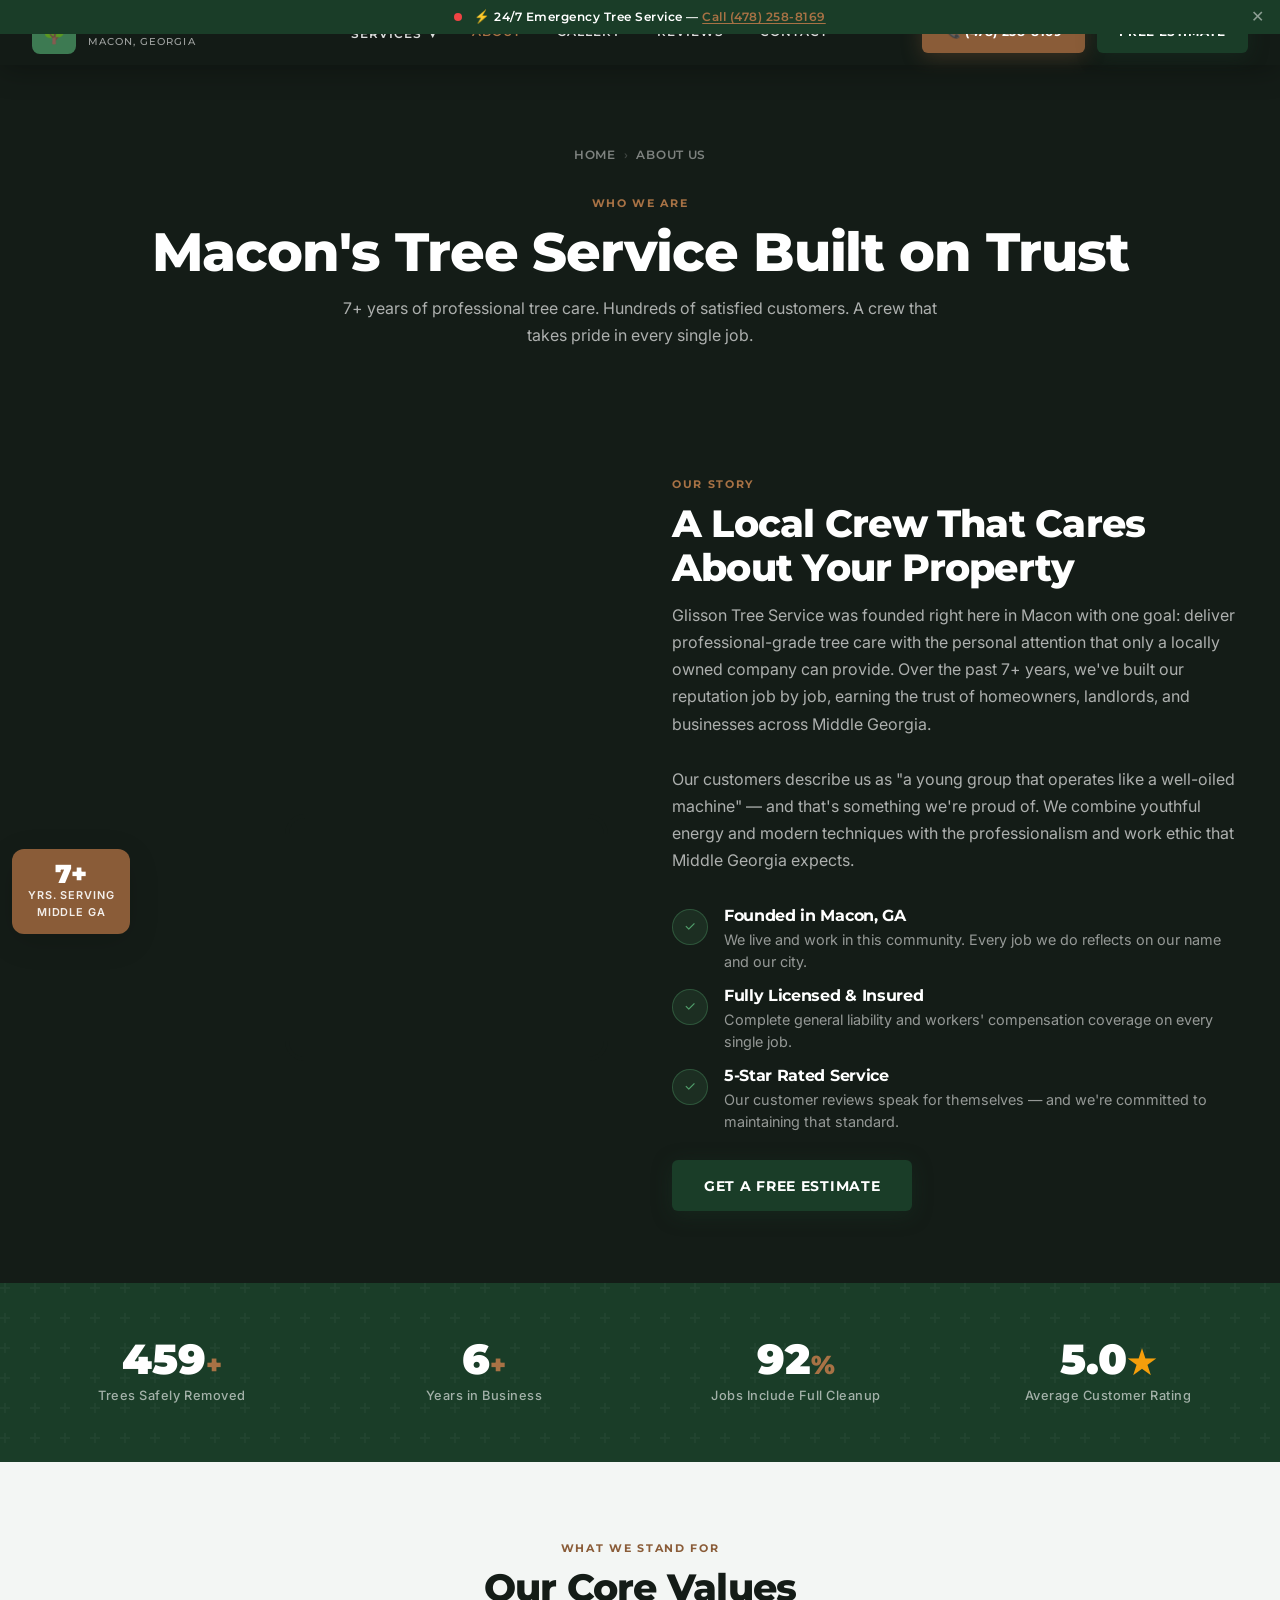
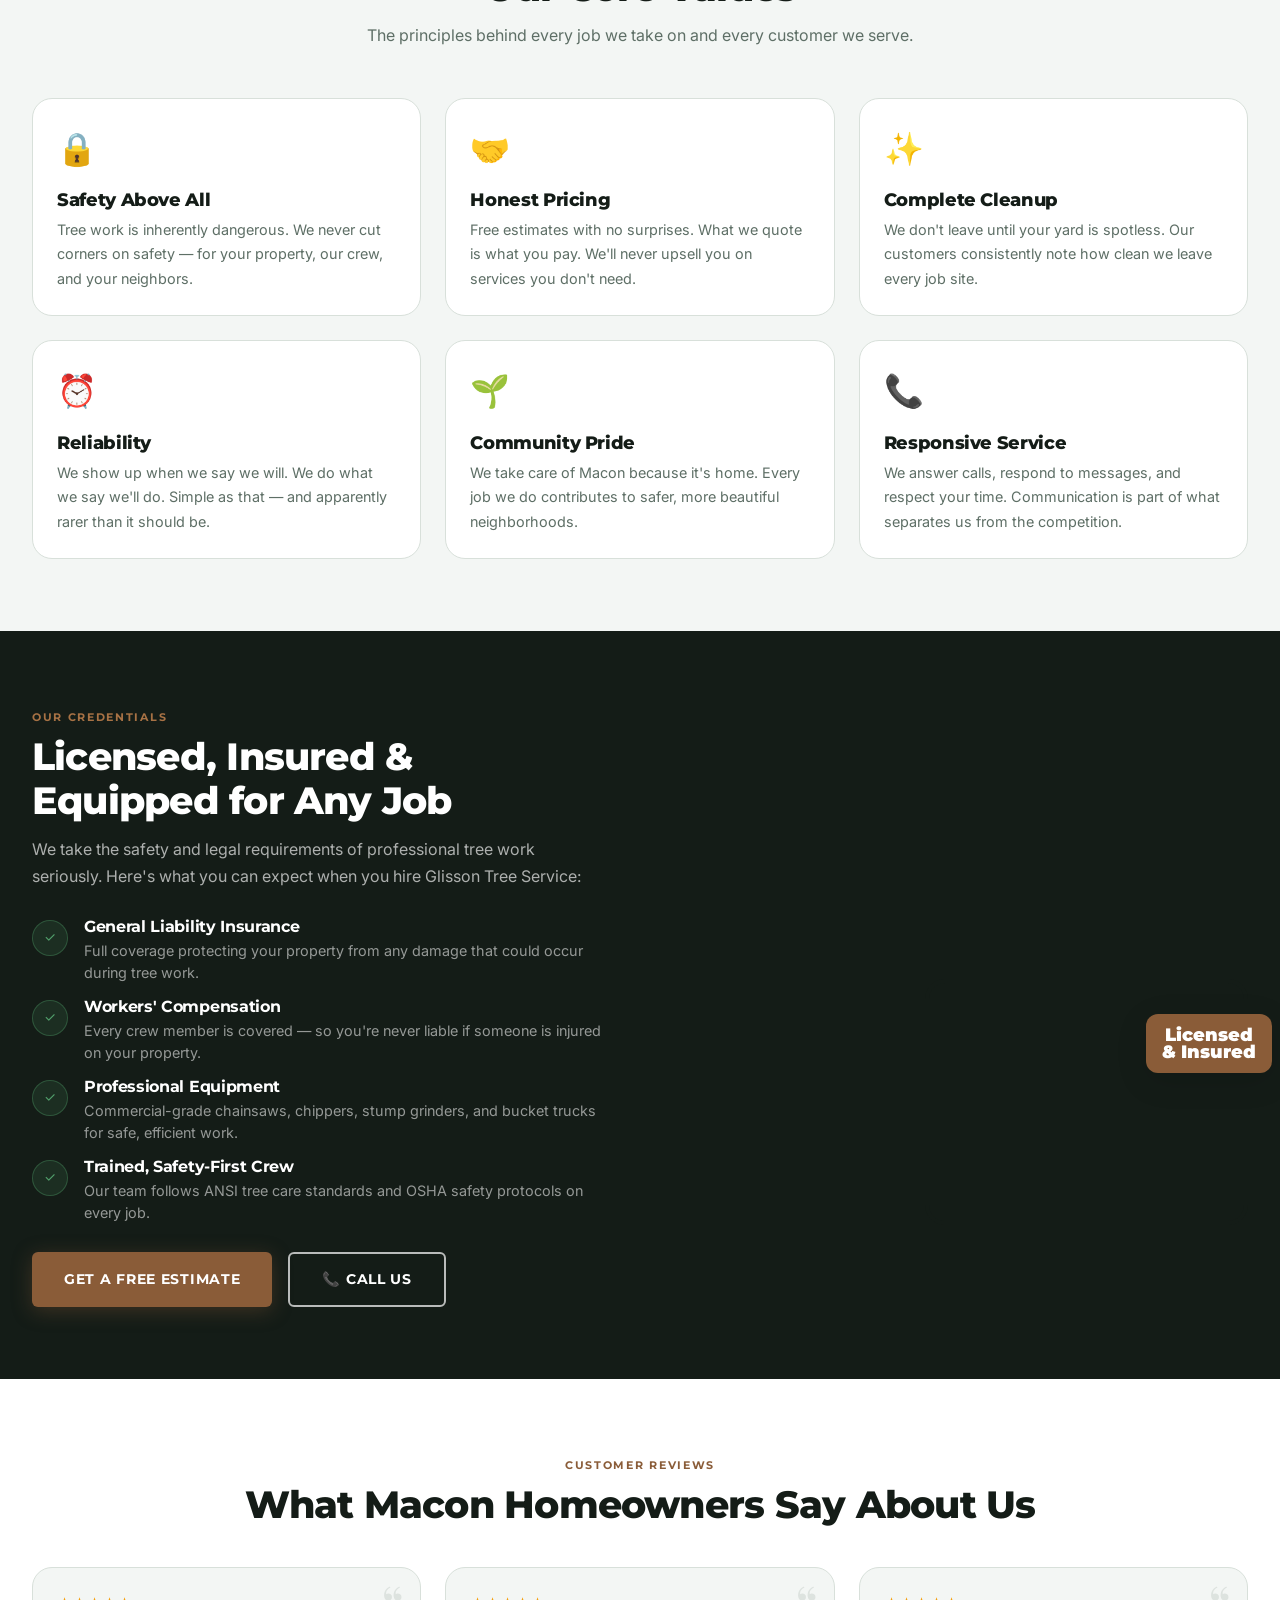
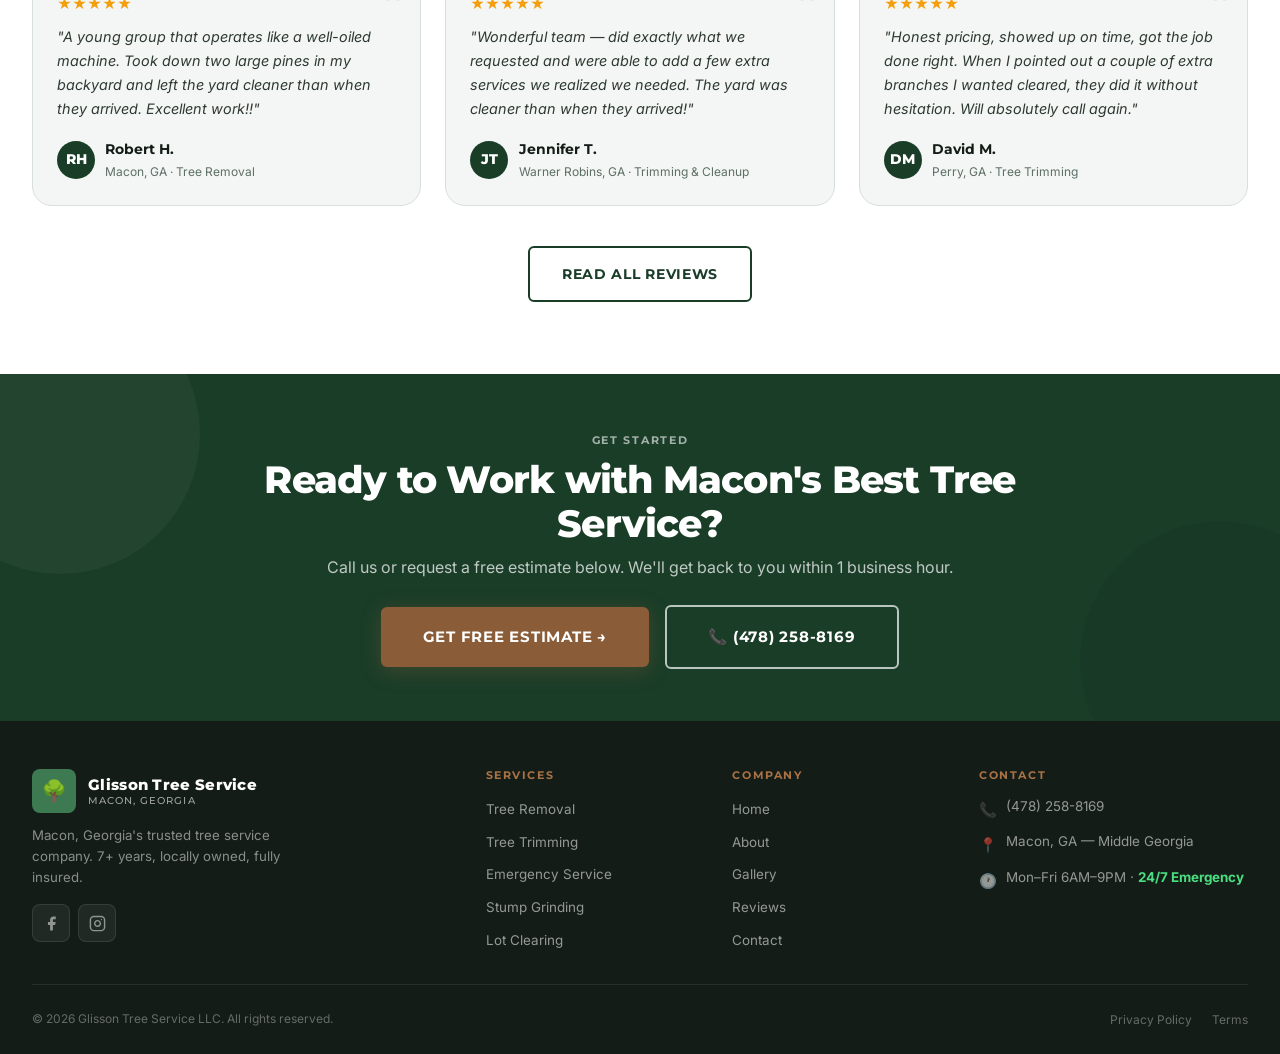
==== about.html @ 09312c94 "Switch domain from glissontreeservice.llc to glissontreeservicellc.com Co-Authored-By: Claude Sonnet" ====
<!DOCTYPE html>
<html lang="en">
<head>
  <meta charset="UTF-8" />
  <meta name="viewport" content="width=device-width, initial-scale=1.0" />
  <title>About Glisson Tree Service | Macon, GA</title>
  <meta name="description" content="Locally owned tree service in Macon GA. 7+ years serving Middle Georgia, fully licensed & insured, 5-star rated. Call (478) 258-8169." />
  <meta name="keywords" content="about Glisson Tree Service, Macon GA tree service company, local tree service Macon Georgia, trusted tree service Middle Georgia" />
  <link rel="canonical" href="https://glissontreeservicellc.com/about.html" />
  <meta property="og:title" content="About Glisson Tree Service | Macon, GA" />
  <meta property="og:description" content="Locally owned, fully insured tree service in Macon, GA. 7+ years, 5-star rated, community-focused." />
  <meta property="og:type" content="website" />
  <meta property="og:image" content="https://images.unsplash.com/photo-1512917774080-9991f1c4c750?auto=format&fit=crop&w=1200&q=80" />
  <link rel="preconnect" href="https://fonts.googleapis.com" /><link rel="preconnect" href="https://fonts.gstatic.com" crossorigin />
  <link href="https://fonts.googleapis.com/css2?family=Montserrat:wght@400;500;600;700;800;900&family=Inter:wght@300;400;500;600&family=Playfair+Display:ital,wght@0,700;1,700&display=swap" rel="stylesheet" />
  <link rel="stylesheet" href="styles.css" />
  <link rel="icon" href="data:image/svg+xml,<svg xmlns='http://www.w3.org/2000/svg' viewBox='0 0 32 32'><rect width='32' height='32' rx='6' fill='%231a3d28'/><text y='24' x='5' font-size='22'>🌳</text></svg>" />
  <script type="application/ld+json">
  {"@context":"https://schema.org","@graph":[{"@type":"LocalBusiness","name":"Glisson Tree Service","description":"Locally owned tree service in Macon, GA with 7+ years experience. Licensed and insured.","telephone":"+14782588169","address":{"@type":"PostalAddress","addressLocality":"Macon","addressRegion":"GA","postalCode":"31211","addressCountry":"US"},"foundingDate":"2017","numberOfEmployees":{"@type":"QuantitativeValue","value":5}},{"@type":"BreadcrumbList","itemListElement":[{"@type":"ListItem","position":1,"name":"Home","item":"https://glissontreeservicellc.com/"},{"@type":"ListItem","position":2,"name":"About","item":"https://glissontreeservicellc.com/about.html"}]}]}
  </script>
</head>
<body>

  <div class="ann-bar"><div class="ann-bar-inner"><span class="ann-emergency-dot"></span><span>⚡ 24/7 Emergency Tree Service — <a href="tel:+14782588169">Call (478) 258-8169</a></span></div><button class="ann-bar-dismiss">✕</button></div>

  <nav class="nav ann-visible" role="navigation">
    <div class="nav-inner">
      <a href="index.html" class="nav-logo"><div class="logo-mark">🌳</div><div class="logo-text">Glisson Tree Service<span>Macon, Georgia</span></div></a>
      <div class="nav-links">
        <div class="nav-dropdown"><a href="#" class="nav-link">Services <span class="nav-chevron">▾</span></a><div class="nav-dropdown-menu"><a href="tree-removal.html"><span class="drop-icon">🌳</span> Tree Removal</a><a href="tree-trimming.html"><span class="drop-icon">✂️</span> Tree Trimming & Pruning</a><a href="emergency-tree-service.html"><span class="drop-icon">🚨</span> Emergency Tree Service</a><div class="drop-divider"></div><a href="stump-grinding.html"><span class="drop-icon">🪵</span> Stump Grinding</a><a href="lot-clearing.html"><span class="drop-icon">🚜</span> Lot & Land Clearing</a></div></div>
        <a href="about.html" class="nav-link active">About</a><a href="gallery.html" class="nav-link">Gallery</a><a href="reviews.html" class="nav-link">Reviews</a><a href="contact.html" class="nav-link">Contact</a>
      </div>
      <div class="nav-cta"><a href="tel:+14782588169" class="btn btn-call btn-sm">📞 (478) 258-8169</a><a href="contact.html#quote" class="btn btn-primary btn-sm">Free Estimate</a></div>
      <button class="hamburger" aria-label="Open menu"><span></span><span></span><span></span></button>
    </div>
  </nav>

  <div class="mobile-menu"><button class="mobile-menu-close">✕</button><a href="index.html">Home</a><div class="mobile-menu-divider"></div><div class="mobile-menu-services"><a href="tree-removal.html">Tree Removal</a><a href="tree-trimming.html">Tree Trimming</a><a href="emergency-tree-service.html">Emergency Service</a><a href="stump-grinding.html">Stump Grinding</a><a href="lot-clearing.html">Lot Clearing</a></div><div class="mobile-menu-divider"></div><a href="about.html">About</a><a href="gallery.html">Gallery</a><a href="reviews.html">Reviews</a><a href="contact.html">Contact</a><div class="mobile-menu-divider"></div><a href="tel:+14782588169" class="btn btn-call">📞 (478) 258-8169</a><a href="contact.html#quote" class="btn btn-primary">Get Free Estimate</a></div>
  <div class="sticky-mobile"><a href="tel:+14782588169" class="btn btn-call">📞 Call Now</a><a href="contact.html#quote" class="btn btn-primary">Free Estimate →</a></div>

  <main>

  <header class="page-header">
    <div class="page-header-bg" style="background-image:url('https://images.unsplash.com/photo-1512917774080-9991f1c4c750?auto=format&fit=crop&w=1920&q=80')"></div>
    <div class="page-header-overlay"></div>
    <div class="page-header-content">
      <nav class="breadcrumb"><a href="index.html">Home</a><span class="breadcrumb-sep">›</span><span>About Us</span></nav>
      <span class="section-label">Who We Are</span>
      <h1>Macon's Tree Service Built on Trust</h1>
      <p>7+ years of professional tree care. Hundreds of satisfied customers. A crew that takes pride in every single job.</p>
    </div>
  </header>

  <!-- Our Story -->
  <section class="section why-section">
    <div class="container">
      <div class="why-grid">
        <div class="why-img-stack reveal-left">
          <div class="why-img-main"><img src="https://images.unsplash.com/photo-1512917774080-9991f1c4c750?auto=format&fit=crop&w=900&q=80" alt="Glisson Tree Service team Macon Georgia" loading="lazy" onerror="this.style.opacity='0'" /></div>
          <div class="why-img-accent"><img src="https://images.unsplash.com/photo-1441974231531-c6227db76b6e?auto=format&fit=crop&w=600&q=80" alt="Tree service in Macon GA" loading="lazy" onerror="this.style.opacity='0'" /></div>
          <div class="why-years-badge"><div class="why-years-num">7+</div><div class="why-years-text">Yrs. Serving<br>Middle GA</div></div>
        </div>
        <div class="why-content reveal reveal-delay-1">
          <span class="section-label">Our Story</span>
          <h2 class="section-title">A Local Crew That Cares About Your Property</h2>
          <p>Glisson Tree Service was founded right here in Macon with one goal: deliver professional-grade tree care with the personal attention that only a locally owned company can provide. Over the past 7+ years, we've built our reputation job by job, earning the trust of homeowners, landlords, and businesses across Middle Georgia.</p>
          <p style="margin-top:1rem">Our customers describe us as "a young group that operates like a well-oiled machine" — and that's something we're proud of. We combine youthful energy and modern techniques with the professionalism and work ethic that Middle Georgia expects.</p>
          <div class="why-list" style="margin-top:2rem">
            <div class="why-item"><div class="why-check">✓</div><div class="why-item-text"><h4>Founded in Macon, GA</h4><p>We live and work in this community. Every job we do reflects on our name and our city.</p></div></div>
            <div class="why-item"><div class="why-check">✓</div><div class="why-item-text"><h4>Fully Licensed & Insured</h4><p>Complete general liability and workers' compensation coverage on every single job.</p></div></div>
            <div class="why-item"><div class="why-check">✓</div><div class="why-item-text"><h4>5-Star Rated Service</h4><p>Our customer reviews speak for themselves — and we're committed to maintaining that standard.</p></div></div>
          </div>
          <a href="contact.html#quote" class="btn btn-primary">Get a Free Estimate</a>
        </div>
      </div>
    </div>
  </section>

  <!-- Stats -->
  <section class="stats-section">
    <div class="stats-grid">
      <div class="stat-card"><div class="stat-num"><span class="stat-count" data-target="500">0</span><span class="stat-suffix">+</span></div><div class="stat-label">Trees Safely Removed</div></div>
      <div class="stat-card"><div class="stat-num"><span class="stat-count" data-target="7">0</span><span class="stat-suffix">+</span></div><div class="stat-label">Years in Business</div></div>
      <div class="stat-card"><div class="stat-num"><span class="stat-count" data-target="100">0</span><span class="stat-suffix">%</span></div><div class="stat-label">Jobs Include Full Cleanup</div></div>
      <div class="stat-card"><div class="stat-num">5.0<span class="stat-suffix" style="font-size:2rem;color:#f59e0b">★</span></div><div class="stat-label">Average Customer Rating</div></div>
    </div>
  </section>

  <!-- Core Values -->
  <section class="section" style="background:var(--off-white)">
    <div class="container">
      <div class="section-center reveal">
        <span class="section-label">What We Stand For</span>
        <h2 class="section-title">Our Core Values</h2>
        <p class="section-sub">The principles behind every job we take on and every customer we serve.</p>
      </div>
      <div class="values-grid" style="margin-top:3rem">
        <div class="value-card reveal reveal-delay-1"><div class="value-icon">🔒</div><h3>Safety Above All</h3><p>Tree work is inherently dangerous. We never cut corners on safety — for your property, our crew, and your neighbors.</p></div>
        <div class="value-card reveal reveal-delay-2"><div class="value-icon">🤝</div><h3>Honest Pricing</h3><p>Free estimates with no surprises. What we quote is what you pay. We'll never upsell you on services you don't need.</p></div>
        <div class="value-card reveal reveal-delay-3"><div class="value-icon">✨</div><h3>Complete Cleanup</h3><p>We don't leave until your yard is spotless. Our customers consistently note how clean we leave every job site.</p></div>
        <div class="value-card reveal reveal-delay-1"><div class="value-icon">⏰</div><h3>Reliability</h3><p>We show up when we say we will. We do what we say we'll do. Simple as that — and apparently rarer than it should be.</p></div>
        <div class="value-card reveal reveal-delay-2"><div class="value-icon">🌱</div><h3>Community Pride</h3><p>We take care of Macon because it's home. Every job we do contributes to safer, more beautiful neighborhoods.</p></div>
        <div class="value-card reveal reveal-delay-3"><div class="value-icon">📞</div><h3>Responsive Service</h3><p>We answer calls, respond to messages, and respect your time. Communication is part of what separates us from the competition.</p></div>
      </div>
    </div>
  </section>

  <!-- Certifications & Trust -->
  <section class="section why-section">
    <div class="container">
      <div class="why-grid">
        <div class="why-content reveal">
          <span class="section-label">Our Credentials</span>
          <h2 class="section-title">Licensed, Insured & Equipped for Any Job</h2>
          <p>We take the safety and legal requirements of professional tree work seriously. Here's what you can expect when you hire Glisson Tree Service:</p>
          <div class="why-list">
            <div class="why-item"><div class="why-check">✓</div><div class="why-item-text"><h4>General Liability Insurance</h4><p>Full coverage protecting your property from any damage that could occur during tree work.</p></div></div>
            <div class="why-item"><div class="why-check">✓</div><div class="why-item-text"><h4>Workers' Compensation</h4><p>Every crew member is covered — so you're never liable if someone is injured on your property.</p></div></div>
            <div class="why-item"><div class="why-check">✓</div><div class="why-item-text"><h4>Professional Equipment</h4><p>Commercial-grade chainsaws, chippers, stump grinders, and bucket trucks for safe, efficient work.</p></div></div>
            <div class="why-item"><div class="why-check">✓</div><div class="why-item-text"><h4>Trained, Safety-First Crew</h4><p>Our team follows ANSI tree care standards and OSHA safety protocols on every job.</p></div></div>
          </div>
          <div style="display:flex;gap:1rem;flex-wrap:wrap">
            <a href="contact.html#quote" class="btn btn-bark">Get a Free Estimate</a>
            <a href="tel:+14782588169" class="btn btn-outline">📞 Call Us</a>
          </div>
        </div>
        <div class="why-img-stack reveal-right">
          <div class="why-img-main"><img src="https://images.unsplash.com/photo-1570129477492-45c003edd2be?auto=format&fit=crop&w=900&q=80" alt="Professional tree care Macon Georgia" loading="lazy" onerror="this.style.opacity='0'" /></div>
          <div class="why-img-accent"><img src="https://images.unsplash.com/photo-1560184897-ae75f418493e?auto=format&fit=crop&w=600&q=80" alt="Glisson Tree Service equipment" loading="lazy" onerror="this.style.opacity='0'" /></div>
          <div class="why-years-badge" style="right:-24px;left:auto"><div class="why-years-num" style="font-size:1.1rem">Licensed<br>&amp; Insured</div></div>
        </div>
      </div>
    </div>
  </section>

  <!-- Testimonials -->
  <section class="section testimonials-section">
    <div class="container">
      <div class="section-center reveal"><span class="section-label">Customer Reviews</span><h2 class="section-title">What Macon Homeowners Say About Us</h2></div>
      <div class="testimonials-grid">
        <div class="testimonial-card reveal reveal-delay-1"><div class="stars">★★★★★</div><p class="testimonial-text">"A young group that operates like a well-oiled machine. Took down two large pines in my backyard and left the yard cleaner than when they arrived. Excellent work!!"</p><div class="testimonial-author"><div class="author-avatar">RH</div><div><div class="author-name">Robert H.</div><div class="author-detail">Macon, GA · Tree Removal</div></div></div></div>
        <div class="testimonial-card reveal reveal-delay-2"><div class="stars">★★★★★</div><p class="testimonial-text">"Wonderful team — did exactly what we requested and were able to add a few extra services we realized we needed. The yard was cleaner than when they arrived!"</p><div class="testimonial-author"><div class="author-avatar">JT</div><div><div class="author-name">Jennifer T.</div><div class="author-detail">Warner Robins, GA · Trimming & Cleanup</div></div></div></div>
        <div class="testimonial-card reveal reveal-delay-3"><div class="stars">★★★★★</div><p class="testimonial-text">"Honest pricing, showed up on time, got the job done right. When I pointed out a couple of extra branches I wanted cleared, they did it without hesitation. Will absolutely call again."</p><div class="testimonial-author"><div class="author-avatar">DM</div><div><div class="author-name">David M.</div><div class="author-detail">Perry, GA · Tree Trimming</div></div></div></div>
      </div>
      <div style="text-align:center;margin-top:2.5rem" class="reveal"><a href="reviews.html" class="btn btn-outline-forest">Read All Reviews</a></div>
    </div>
  </section>

  <section class="cta-banner"><div class="container-sm section-center"><span class="section-label">Get Started</span><h2>Ready to Work with Macon's Best Tree Service?</h2><p>Call us or request a free estimate below. We'll get back to you within 1 business hour.</p><div class="cta-banner-actions"><a href="contact.html#quote" class="btn btn-bark btn-lg">Get Free Estimate →</a><a href="tel:+14782588169" class="btn btn-outline btn-lg">📞 (478) 258-8169</a></div></div></section>

  </main>

  <footer class="footer">
    <div class="footer-grid">
      <div class="footer-brand"><a href="index.html" class="nav-logo"><div class="logo-mark">🌳</div><div class="logo-text">Glisson Tree Service<span>Macon, Georgia</span></div></a><p>Macon, Georgia's trusted tree service company. 7+ years, locally owned, fully insured.</p><div class="footer-social"><a href="#" class="social-link" aria-label="Facebook"><svg viewBox="0 0 24 24" fill="currentColor"><path d="M18 2h-3a5 5 0 0 0-5 5v3H7v4h3v8h4v-8h3l1-4h-4V7a1 1 0 0 1 1-1h3z"/></svg></a><a href="#" class="social-link" aria-label="Instagram"><svg viewBox="0 0 24 24" fill="none" stroke="currentColor" stroke-width="2" stroke-linecap="round" stroke-linejoin="round"><rect x="2" y="2" width="20" height="20" rx="5"/><path d="M16 11.37A4 4 0 1 1 12.63 8 4 4 0 0 1 16 11.37z"/><line x1="17.5" y1="6.5" x2="17.51" y2="6.5"/></svg></a></div></div>
      <div class="footer-col"><h4>Services</h4><ul><li><a href="tree-removal.html">Tree Removal</a></li><li><a href="tree-trimming.html">Tree Trimming</a></li><li><a href="emergency-tree-service.html">Emergency Service</a></li><li><a href="stump-grinding.html">Stump Grinding</a></li><li><a href="lot-clearing.html">Lot Clearing</a></li></ul></div>
      <div class="footer-col"><h4>Company</h4><ul><li><a href="index.html">Home</a></li><li><a href="about.html">About</a></li><li><a href="gallery.html">Gallery</a></li><li><a href="reviews.html">Reviews</a></li><li><a href="contact.html">Contact</a></li></ul></div>
      <div class="footer-col"><h4>Contact</h4><div class="footer-contact-item"><span class="fc-icon">📞</span><div><a href="tel:+14782588169">(478) 258-8169</a></div></div><div class="footer-contact-item"><span class="fc-icon">📍</span><div>Macon, GA — Middle Georgia</div></div><div class="footer-contact-item"><span class="fc-icon">🕐</span><div>Mon–Fri 6AM–9PM · <strong style="color:#4ade80">24/7 Emergency</strong></div></div></div>
    </div>
    <div class="footer-bottom"><p>© 2026 Glisson Tree Service LLC. All rights reserved.</p><div class="footer-links"><a href="#">Privacy Policy</a><a href="#">Terms</a></div></div>
  </footer>

  <script src="script.js"></script>
</body>
</html>
---- styles.css ----
/* =======================================================
   GLISSON TREE SERVICE — SHARED DESIGN SYSTEM
   ======================================================= */

/* Google Fonts loaded via <link> in each HTML page */

/* ── Variables ── */
:root {
  /* Forest Green Palette */
  --forest:           #1a3d28;
  --forest-mid:       #28573b;
  --forest-light:     #3d7a52;
  --forest-bright:    #52a06c;
  --forest-pale:      rgba(26,61,40,0.08);

  /* Bark / Warm Accent */
  --bark:             #8a5c38;
  --bark-light:       #a87245;
  --bark-pale:        rgba(138,92,56,0.12);

  /* Emergency Red */
  --emergency:        #b83a2a;
  --emergency-light:  #d94e3a;

  /* Neutrals */
  --charcoal:         #141c17;
  --charcoal-light:   #212c25;
  --charcoal-mid:     #2e3a31;
  --smoke:            #5e6f66;
  --smoke-light:      #8fa398;
  --white:            #ffffff;
  --off-white:        #f3f6f4;
  --light-gray:       #eaeeeb;
  --border:           #d8e0da;

  /* Shadows */
  --shadow-sm:        0 2px 8px rgba(0,0,0,0.08);
  --shadow-md:        0 8px 32px rgba(0,0,0,0.12);
  --shadow-lg:        0 20px 60px rgba(0,0,0,0.18);
  --shadow-forest:    0 8px 32px rgba(26,61,40,0.3);

  /* Sizing */
  --radius:           12px;
  --radius-lg:        20px;
  --transition:       all 0.3s cubic-bezier(0.4, 0, 0.2, 1);
}

/* ── Reset & Base ── */
*, *::before, *::after { box-sizing: border-box; margin: 0; padding: 0; }
html { scroll-behavior: smooth; font-size: 16px; }
body {
  font-family: 'Inter', sans-serif;
  color: var(--charcoal);
  background: var(--white);
  line-height: 1.6;
  overflow-x: hidden;
}
img { max-width: 100%; height: auto; display: block; }
a { text-decoration: none; color: inherit; }
ul { list-style: none; }

/* ── Typography ── */
h1, h2, h3, h4 {
  font-family: 'Montserrat', sans-serif;
  font-weight: 800;
  line-height: 1.15;
  letter-spacing: -0.02em;
}
h1 { font-size: clamp(2.1rem, 4.5vw, 3.4rem); }
h2 { font-size: clamp(1.65rem, 3.2vw, 2.4rem); }
h3 { font-size: clamp(1.15rem, 2vw, 1.5rem); }
h4 { font-size: 1rem; font-weight: 700; }
p  { font-size: 1rem; color: #4a5249; line-height: 1.7; }

.section-label {
  display: inline-block;
  font-family: 'Montserrat', sans-serif;
  font-size: 0.7rem;
  font-weight: 700;
  letter-spacing: 0.15em;
  text-transform: uppercase;
  color: var(--bark);
  margin-bottom: 0.5rem;
}
.section-title { margin-bottom: 0.75rem; }
.section-sub {
  font-size: 1rem;
  color: var(--smoke);
  max-width: 600px;
  margin: 0 auto;
}

/* ── Buttons ── */
.btn {
  display: inline-flex;
  align-items: center;
  gap: 0.5rem;
  padding: 0.9rem 2rem;
  border-radius: 6px;
  font-family: 'Montserrat', sans-serif;
  font-size: 0.88rem;
  font-weight: 700;
  letter-spacing: 0.05em;
  cursor: pointer;
  border: none;
  transition: var(--transition);
  text-transform: uppercase;
  white-space: nowrap;
}
.btn-primary {
  background: var(--forest);
  color: var(--white);
  box-shadow: 0 4px 20px rgba(26,61,40,0.35);
}
.btn-primary:hover {
  background: var(--forest-mid);
  transform: translateY(-2px);
  box-shadow: 0 8px 28px rgba(26,61,40,0.45);
}
.btn-bark {
  background: var(--bark);
  color: var(--white);
  box-shadow: 0 4px 20px rgba(138,92,56,0.35);
}
.btn-bark:hover {
  background: var(--bark-light);
  transform: translateY(-2px);
  box-shadow: 0 8px 28px rgba(138,92,56,0.45);
}
.btn-outline {
  background: transparent;
  color: var(--white);
  border: 2px solid rgba(255,255,255,0.7);
}
.btn-outline:hover {
  background: rgba(255,255,255,0.12);
  border-color: var(--white);
  transform: translateY(-2px);
}
.btn-outline-forest {
  background: transparent;
  color: var(--forest);
  border: 2px solid var(--forest);
}
.btn-outline-forest:hover {
  background: var(--forest);
  color: var(--white);
  transform: translateY(-2px);
}
.btn-emergency {
  background: var(--emergency);
  color: var(--white);
  box-shadow: 0 4px 20px rgba(184,58,42,0.4);
  animation: pulse-emergency 2.5s infinite;
}
.btn-emergency:hover {
  background: var(--emergency-light);
  transform: translateY(-2px);
  animation: none;
}
@keyframes pulse-emergency {
  0%, 100% { box-shadow: 0 4px 20px rgba(184,58,42,0.4); }
  50%       { box-shadow: 0 4px 32px rgba(184,58,42,0.7); }
}
.btn-call {
  background: var(--bark);
  color: var(--white);
  box-shadow: 0 4px 20px rgba(138,92,56,0.35);
}
.btn-call:hover { background: var(--bark-light); transform: translateY(-2px); }
.btn-lg  { padding: 1.1rem 2.6rem; font-size: 0.95rem; }
.btn-sm  { padding: 0.65rem 1.4rem; font-size: 0.78rem; }

/* ── Announcement Bar ── */
.ann-bar {
  background: var(--forest);
  color: var(--white);
  padding: 0.45rem 1rem;
  text-align: center;
  font-family: 'Montserrat', sans-serif;
  font-size: 0.78rem;
  font-weight: 600;
  letter-spacing: 0.04em;
  position: relative;
  z-index: 1001;
  transition: var(--transition);
}
.ann-bar a { color: var(--bark-light); text-decoration: underline; text-underline-offset: 2px; }
.ann-bar-inner {
  max-width: 1280px;
  margin: 0 auto;
  display: flex;
  align-items: center;
  justify-content: center;
  gap: 0.75rem;
}
.ann-emergency-dot {
  width: 8px; height: 8px;
  background: #ef4444;
  border-radius: 50%;
  animation: blink 1.4s infinite;
  flex-shrink: 0;
}
@keyframes blink { 0%,100%{opacity:1} 50%{opacity:0.3} }
.ann-bar-dismiss {
  position: absolute; right: 1rem; top: 50%;
  transform: translateY(-50%);
  background: none; border: none; color: rgba(255,255,255,0.5);
  cursor: pointer; font-size: 1rem; line-height: 1;
  transition: var(--transition);
}
.ann-bar-dismiss:hover { color: var(--white); }
.ann-bar.hidden { display: none; }

/* ── Navigation ── */
.nav {
  position: fixed;
  top: 0; left: 0; right: 0;
  z-index: 1000;
  padding: 1rem 0;
  transition: var(--transition);
}
.nav.ann-visible { top: 32px; }
.nav.scrolled {
  background: rgba(20,28,23,0.97);
  backdrop-filter: blur(12px);
  padding: 0.65rem 0;
  box-shadow: 0 4px 30px rgba(0,0,0,0.3);
  top: 0 !important;
}
.nav-inner {
  max-width: 1280px; margin: 0 auto;
  padding: 0 2rem;
  display: flex; align-items: center; justify-content: space-between;
}
.nav-logo {
  display: flex; align-items: center; gap: 0.75rem;
  flex-shrink: 0;
}
.logo-mark {
  width: 44px; height: 44px;
  background: var(--forest-light);
  border-radius: 8px;
  display: flex; align-items: center; justify-content: center;
  font-size: 1.3rem;
  flex-shrink: 0;
}
.logo-text {
  font-family: 'Montserrat', sans-serif;
  font-size: 0.95rem; font-weight: 800;
  color: var(--white);
  letter-spacing: 0.02em;
  line-height: 1.25;
}
.logo-text span {
  display: block;
  font-size: 0.65rem; font-weight: 500;
  color: rgba(255,255,255,0.6);
  letter-spacing: 0.1em;
  text-transform: uppercase;
}
.nav-links {
  display: flex; align-items: center; gap: 2.25rem;
}
.nav-link {
  font-family: 'Montserrat', sans-serif;
  font-size: 0.78rem; font-weight: 600;
  letter-spacing: 0.08em; text-transform: uppercase;
  color: rgba(255,255,255,0.85);
  transition: var(--transition);
  position: relative;
}
.nav-link:hover, .nav-link.active { color: var(--bark-light); }

/* Dropdown */
.nav-dropdown { position: relative; }
.nav-dropdown-menu {
  position: absolute; top: 100%; left: -1.25rem;
  background: var(--charcoal);
  border: 1px solid rgba(255,255,255,0.08);
  border-radius: var(--radius);
  min-width: 260px;
  /* padding-top bridges the gap so hover doesn't break mid-transition */
  padding: 0.75rem 0 0.5rem;
  padding-top: 1.25rem;
  box-shadow: var(--shadow-lg);
  opacity: 0; visibility: hidden; pointer-events: none;
  transform: translateY(-6px);
  transition: opacity 0.2s ease, transform 0.2s ease, visibility 0.2s;
}
.nav-dropdown:hover .nav-dropdown-menu {
  opacity: 1; visibility: visible; pointer-events: all; transform: translateY(0);
}
.nav-dropdown-menu a {
  display: flex; align-items: center; gap: 0.65rem;
  padding: 0.6rem 1.25rem;
  font-family: 'Montserrat', sans-serif;
  font-size: 0.78rem; font-weight: 600;
  color: rgba(255,255,255,0.8);
  letter-spacing: 0.03em;
  white-space: nowrap;
  transition: var(--transition);
}
.nav-dropdown-menu a:hover {
  background: rgba(255,255,255,0.05);
  color: var(--bark-light);
  padding-left: 1.5rem;
}
.nav-dropdown-menu a .drop-icon { font-size: 0.95rem; opacity: 0.8; flex-shrink: 0; }
.nav-dropdown-menu .drop-divider {
  height: 1px; background: rgba(255,255,255,0.06);
  margin: 0.3rem 0;
}
.nav-chevron {
  display: inline-block; margin-left: 4px;
  font-size: 0.6rem; transition: transform 0.2s ease;
}
.nav-dropdown:hover .nav-chevron { transform: rotate(180deg); }

.nav-cta { display: flex; align-items: center; gap: 0.75rem; }
.hamburger {
  display: none; flex-direction: column; gap: 5px;
  cursor: pointer; padding: 4px; background: none; border: none;
}
.hamburger span {
  display: block; width: 24px; height: 2px;
  background: var(--white); border-radius: 2px; transition: var(--transition);
}
.hamburger.open span:nth-child(1) { transform: translateY(7px) rotate(45deg); }
.hamburger.open span:nth-child(2) { opacity: 0; }
.hamburger.open span:nth-child(3) { transform: translateY(-7px) rotate(-45deg); }

/* ── Mobile Menu ── */
.mobile-menu {
  display: flex; position: fixed; inset: 0;
  background: var(--charcoal); z-index: 999;
  flex-direction: column; align-items: center; justify-content: center;
  gap: 0.25rem;
  opacity: 0; visibility: hidden; pointer-events: none;
  transition: opacity 0.35s ease, visibility 0.35s ease;
}
.mobile-menu.open { opacity: 1; visibility: visible; pointer-events: all; }
.mobile-menu-close {
  position: absolute; top: 1.5rem; right: 2rem;
  background: none; border: none; color: var(--white);
  font-size: 2rem; cursor: pointer; line-height: 1;
}
.mobile-menu > a {
  font-family: 'Montserrat', sans-serif;
  font-size: 1.6rem; font-weight: 800;
  color: var(--white); letter-spacing: -0.01em;
  transition: var(--transition); padding: 0.5rem 0;
}
.mobile-menu > a:hover { color: var(--bark-light); }
.mobile-menu-divider {
  width: 40px; height: 1px; background: rgba(255,255,255,0.12); margin: 0.5rem 0;
}
.mobile-menu .btn { font-size: 0.9rem; width: 260px; justify-content: center; margin-top: 0.5rem; }
.mobile-menu-services {
  display: flex; flex-direction: column; align-items: center; gap: 0.1rem;
}
.mobile-menu-services a {
  font-family: 'Montserrat', sans-serif;
  font-size: 0.9rem; font-weight: 600; letter-spacing: 0.05em;
  color: rgba(255,255,255,0.6); padding: 0.3rem 0;
  transition: var(--transition); text-transform: uppercase;
}
.mobile-menu-services a:hover { color: var(--bark-light); }

/* ── Sticky Mobile Bar ── */
.sticky-mobile {
  display: none;
  position: fixed; bottom: 0; left: 0; right: 0;
  background: var(--charcoal); z-index: 800;
  padding: 0.75rem 1rem;
  box-shadow: 0 -4px 20px rgba(0,0,0,0.25);
  gap: 0.75rem;
}
.sticky-mobile .btn { flex: 1; justify-content: center; font-size: 0.82rem; padding: 0.85rem; }

/* ── Floating Quote Button ── */
.float-quote {
  display: none;
  position: fixed; bottom: 2rem; right: 2rem;
  z-index: 700;
  background: var(--forest);
  color: var(--white);
  padding: 0.85rem 1.4rem;
  border-radius: 50px;
  font-family: 'Montserrat', sans-serif;
  font-size: 0.78rem; font-weight: 700;
  letter-spacing: 0.06em; text-transform: uppercase;
  box-shadow: var(--shadow-forest);
  transition: var(--transition);
  align-items: center; gap: 0.5rem;
  white-space: nowrap;
}
.float-quote:hover { background: var(--forest-mid); transform: translateY(-3px); }

/* ── Section Wrapper ── */
.section { padding: 4.5rem 2rem; }
.section-center { text-align: center; }
.container { max-width: 1280px; margin: 0 auto; }
.container-sm { max-width: 880px; margin: 0 auto; }

/* ── Scroll Animations ── */
.reveal {
  opacity: 0; transform: translateY(30px);
  transition: opacity 0.7s ease, transform 0.7s ease;
}
.reveal.visible { opacity: 1; transform: translateY(0); }
.reveal-left  { opacity: 0; transform: translateX(-30px); transition: opacity 0.7s ease, transform 0.7s ease; }
.reveal-right { opacity: 0; transform: translateX(30px);  transition: opacity 0.7s ease, transform 0.7s ease; }
.reveal-left.visible, .reveal-right.visible { opacity: 1; transform: translate(0); }
.reveal-delay-1 { transition-delay: 0.1s; }
.reveal-delay-2 { transition-delay: 0.2s; }
.reveal-delay-3 { transition-delay: 0.3s; }
.reveal-delay-4 { transition-delay: 0.4s; }
.reveal-delay-5 { transition-delay: 0.5s; }
.reveal-delay-6 { transition-delay: 0.6s; }

/* ── Hero ── */
.hero {
  position: relative; min-height: 100vh;
  display: flex; align-items: center; overflow: hidden;
}
.hero-bg {
  position: absolute; inset: 0;
  background-size: cover; background-position: center;
  transform: scale(1.06); transition: transform 9s ease-out;
}
.hero-bg.loaded { transform: scale(1); }
.hero-overlay {
  position: absolute; inset: 0;
  background: linear-gradient(
    110deg,
    rgba(8,14,10,0.9) 0%,
    rgba(20,28,23,0.7) 50%,
    rgba(26,61,40,0.4) 100%
  );
}
.hero-content {
  position: relative; z-index: 2;
  max-width: 1280px; margin: 0 auto;
  padding: 0 2rem; padding-top: 6.5rem; padding-bottom: 5rem;
}
.hero-badge {
  display: inline-flex; align-items: center; gap: 0.5rem;
  background: rgba(138,92,56,0.2);
  border: 1px solid rgba(138,92,56,0.5);
  border-radius: 50px;
  padding: 0.4rem 1.1rem;
  font-family: 'Montserrat', sans-serif;
  font-size: 0.72rem; font-weight: 700;
  letter-spacing: 0.12em; text-transform: uppercase;
  color: var(--bark-light); margin-bottom: 1.5rem;
}
.hero-badge::before {
  content: ''; width: 6px; height: 6px;
  background: var(--bark); border-radius: 50%;
}
.hero h1 {
  color: var(--white);
  max-width: 800px; margin-bottom: 1.5rem;
  text-shadow: 0 2px 24px rgba(0,0,0,0.4);
}
.hero h1 em { font-style: normal; color: var(--bark-light); }
.hero-sub {
  font-size: 1.05rem; color: rgba(255,255,255,0.82);
  max-width: 540px; margin-bottom: 2rem; line-height: 1.65;
}
.hero-actions {
  display: flex; align-items: center; flex-wrap: wrap;
  gap: 1rem; margin-bottom: 3rem;
}
.hero-stats { display: flex; gap: 3rem; flex-wrap: wrap; }
.stat-num {
  font-family: 'Montserrat', sans-serif;
  font-size: 2rem; font-weight: 900;
  color: var(--white); line-height: 1;
}
.stat-label { font-size: 0.76rem; color: rgba(255,255,255,0.55); margin-top: 0.2rem; font-weight: 500; }
.hero-scroll {
  position: absolute; bottom: 2.5rem; left: 50%;
  transform: translateX(-50%);
  z-index: 10;
  display: flex; flex-direction: column; align-items: center; gap: 0.5rem;
  color: rgba(255,255,255,0.55);
  font-size: 0.68rem; letter-spacing: 0.12em; text-transform: uppercase;
  font-family: 'Montserrat', sans-serif; font-weight: 600;
  animation: scroll-bounce 2.2s infinite; white-space: nowrap;
}
.hero-scroll svg { width: 20px; height: 20px; }
@keyframes scroll-bounce {
  0%,100% { transform: translateX(-50%) translateY(0); }
  50%      { transform: translateX(-50%) translateY(8px); }
}

/* ── Trust Bar ── */
.trust-bar {
  background: var(--charcoal-light);
  padding: 1rem 2rem;
  border-bottom: 1px solid rgba(255,255,255,0.06);
}
.trust-bar-inner {
  max-width: 1280px; margin: 0 auto;
  display: flex; align-items: center; justify-content: space-between;
  flex-wrap: wrap; gap: 1rem;
}
.trust-item {
  display: flex; align-items: center; gap: 0.5rem;
  font-family: 'Montserrat', sans-serif;
  font-size: 0.74rem; font-weight: 600; letter-spacing: 0.04em;
  color: rgba(255,255,255,0.8); white-space: nowrap;
}
.trust-item-icon {
  width: 26px; height: 26px; border-radius: 50%;
  background: rgba(61,122,82,0.25);
  border: 1px solid rgba(61,122,82,0.4);
  display: flex; align-items: center; justify-content: center;
  font-size: 0.75rem; flex-shrink: 0;
}

/* ── Services Overview ── */
.services-grid {
  display: grid;
  grid-template-columns: repeat(3, 1fr);
  gap: 1.5rem; margin-top: 2.5rem;
}
.service-card {
  background: var(--white);
  border-radius: var(--radius-lg); overflow: hidden;
  box-shadow: var(--shadow-md); transition: var(--transition);
  border: 1px solid var(--border);
}
.service-card:hover { transform: translateY(-5px); box-shadow: var(--shadow-lg); }
.service-card-img {
  height: 175px; overflow: hidden;
  background: linear-gradient(135deg, var(--charcoal-mid), var(--forest));
  position: relative;
}
.service-card-img img {
  width: 100%; height: 100%; object-fit: cover;
  transition: transform 0.6s ease;
}
.service-card:hover .service-card-img img { transform: scale(1.07); }
.service-card-badge {
  position: absolute; top: 1rem; left: 1rem;
  background: var(--forest); color: var(--white);
  font-family: 'Montserrat', sans-serif;
  font-size: 0.65rem; font-weight: 700;
  letter-spacing: 0.1em; text-transform: uppercase;
  padding: 0.25rem 0.7rem; border-radius: 50px;
}
.service-card-body { padding: 1.35rem; }
.service-icon {
  width: 40px; height: 40px;
  background: var(--forest-pale);
  border: 1px solid rgba(61,122,82,0.2);
  border-radius: 8px;
  display: flex; align-items: center; justify-content: center;
  font-size: 1.15rem; margin-bottom: 0.7rem;
}
.service-card-body h3 { font-size: 1.05rem; margin-bottom: 0.4rem; }
.service-card-body p { font-size: 0.88rem; margin-bottom: 1rem; color: var(--smoke); }
.card-link {
  font-family: 'Montserrat', sans-serif;
  font-size: 0.78rem; font-weight: 700;
  letter-spacing: 0.06em; text-transform: uppercase;
  color: var(--forest-light);
  display: inline-flex; align-items: center; gap: 0.4rem;
  transition: var(--transition);
}
.card-link:hover { gap: 0.7rem; color: var(--forest-mid); }

/* ── Why Section ── */
.why-section { background: var(--charcoal); }
.why-grid {
  display: grid; grid-template-columns: 1fr 1fr;
  gap: 4rem; align-items: center;
}
.why-img-stack { position: relative; height: 440px; }
.why-img-main {
  position: absolute; top: 0; left: 0;
  width: 78%; height: 78%;
  border-radius: var(--radius-lg); overflow: hidden;
}
.why-img-main img, .why-img-accent img {
  width: 100%; height: 100%; object-fit: cover;
}
.why-img-accent {
  position: absolute; bottom: 0; right: 0;
  width: 56%; height: 56%;
  border-radius: var(--radius-lg); overflow: hidden;
  border: 4px solid var(--charcoal);
}
.why-years-badge {
  position: absolute; top: 52%; left: -20px;
  background: var(--bark); color: var(--white);
  border-radius: var(--radius); padding: 0.75rem 1rem;
  text-align: center; box-shadow: var(--shadow-md); z-index: 3;
}
.why-years-num {
  font-family: 'Montserrat', sans-serif;
  font-size: 1.6rem; font-weight: 900; line-height: 1;
}
.why-years-text {
  font-size: 0.68rem; font-weight: 600;
  text-transform: uppercase; letter-spacing: 0.08em; opacity: 0.9;
}
.why-content .section-label { color: var(--bark-light); }
.why-content h2 { color: var(--white); }
.why-content > p { color: rgba(255,255,255,0.65); margin-bottom: 1.75rem; }
.why-list { display: flex; flex-direction: column; gap: 0.9rem; margin-bottom: 1.75rem; }
.why-item { display: flex; gap: 1rem; align-items: flex-start; }
.why-check {
  width: 36px; height: 36px; min-width: 36px;
  background: rgba(61,122,82,0.2);
  border: 1px solid rgba(82,160,108,0.35);
  border-radius: 50%;
  display: flex; align-items: center; justify-content: center;
  font-size: 0.85rem; color: var(--forest-bright); margin-top: 2px;
}
.why-item-text h4 { color: var(--white); font-size: 1rem; margin-bottom: 0.25rem; }
.why-item-text p  { color: rgba(255,255,255,0.55); font-size: 0.9rem; line-height: 1.5; }

/* ── Emergency Section ── */
.emergency-section {
  background: linear-gradient(135deg, #1a0e0c 0%, #2d1510 50%, #180d0a 100%);
  position: relative; overflow: hidden;
}
.emergency-section::before {
  content: ''; position: absolute;
  top: -120px; right: -120px;
  width: 500px; height: 500px;
  background: radial-gradient(circle, rgba(184,58,42,0.2) 0%, transparent 70%);
}
.emergency-section::after {
  content: ''; position: absolute;
  bottom: -80px; left: -80px;
  width: 300px; height: 300px;
  background: radial-gradient(circle, rgba(26,61,40,0.3) 0%, transparent 70%);
}
.emergency-inner {
  display: grid; grid-template-columns: 1fr 1fr;
  gap: 4rem; align-items: center;
  position: relative; z-index: 2;
}
.emergency-badge {
  display: inline-flex; align-items: center; gap: 0.5rem;
  background: rgba(184,58,42,0.2);
  border: 1px solid rgba(184,58,42,0.4);
  border-radius: 50px; padding: 0.35rem 1rem;
  font-family: 'Montserrat', sans-serif;
  font-size: 0.68rem; font-weight: 700;
  letter-spacing: 0.12em; text-transform: uppercase;
  color: #f87171; margin-bottom: 1.25rem;
}
.emergency-pulse {
  width: 7px; height: 7px; background: #ef4444; border-radius: 50%;
  animation: blink 1.2s infinite;
}
.emergency-content h2 { color: var(--white); margin-bottom: 1rem; }
.emergency-content p  { color: rgba(255,255,255,0.65); margin-bottom: 2rem; }
.emergency-features { display: flex; flex-direction: column; gap: 0.75rem; margin-bottom: 2rem; }
.emergency-feature {
  display: flex; align-items: center; gap: 0.75rem;
  font-family: 'Montserrat', sans-serif;
  font-size: 0.85rem; font-weight: 600;
  color: rgba(255,255,255,0.75);
}
.emergency-feature-dot { width: 8px; height: 8px; background: var(--emergency); border-radius: 50%; flex-shrink: 0; }
.emergency-cta-box {
  background: rgba(255,255,255,0.05);
  border: 1px solid rgba(255,255,255,0.1);
  border-radius: var(--radius-lg); padding: 2rem;
  text-align: center;
}
.emergency-number {
  font-family: 'Montserrat', sans-serif;
  font-size: 1.9rem; font-weight: 900;
  color: var(--white); margin: 0.75rem 0 0.4rem;
  letter-spacing: -0.02em;
}
.emergency-number a { color: inherit; }
.emergency-number a:hover { color: var(--bark-light); }
.emergency-sub { color: rgba(255,255,255,0.5); font-size: 0.88rem; margin-bottom: 1.75rem; }
.emergency-clock {
  font-size: 2.5rem; margin-bottom: 0.25rem;
}

/* ── Process Steps ── */
.process-section { background: var(--off-white); }
.process-grid {
  display: grid; grid-template-columns: repeat(4, 1fr);
  gap: 1.5rem; margin-top: 2.5rem; position: relative;
}
.process-grid::before {
  content: ''; position: absolute;
  top: 30px; left: calc(12.5% + 20px); right: calc(12.5% + 20px);
  height: 2px; background: var(--border); z-index: 0;
}
.process-step {
  text-align: center; position: relative; z-index: 1;
}
.process-num {
  width: 58px; height: 58px; border-radius: 50%;
  background: var(--white);
  border: 2px solid var(--border);
  display: flex; align-items: center; justify-content: center;
  margin: 0 auto 0.9rem;
  font-family: 'Montserrat', sans-serif;
  font-size: 1.2rem; font-weight: 900;
  color: var(--forest); box-shadow: var(--shadow-sm);
  transition: var(--transition);
}
.process-step:hover .process-num {
  background: var(--forest); color: var(--white);
  border-color: var(--forest); transform: scale(1.08);
  box-shadow: var(--shadow-forest);
}
.process-step h4 { margin-bottom: 0.3rem; }
.process-step p { font-size: 0.85rem; color: var(--smoke); }

/* ── Stats Counter ── */
.stats-section {
  background: var(--forest);
  padding: 3rem 2rem;
  position: relative; overflow: hidden;
}
.stats-section::before {
  content: ''; position: absolute; inset: 0;
  background: url("data:image/svg+xml,%3Csvg width='60' height='60' viewBox='0 0 60 60' xmlns='http://www.w3.org/2000/svg'%3E%3Cg fill='none' fill-rule='evenodd'%3E%3Cg fill='%23ffffff' fill-opacity='0.03'%3E%3Cpath d='M36 34v-4h-2v4h-4v2h4v4h2v-4h4v-2h-4zm0-30V0h-2v4h-4v2h4v4h2V6h4V4h-4zM6 34v-4H4v4H0v2h4v4h2v-4h4v-2H6zM6 4V0H4v4H0v2h4v4h2V6h4V4H6z'/%3E%3C/g%3E%3C/g%3E%3C/svg%3E");
}
.stats-grid {
  max-width: 1280px; margin: 0 auto;
  display: grid; grid-template-columns: repeat(4, 1fr);
  gap: 2rem; text-align: center; position: relative; z-index: 2;
}
.stat-card { padding: 0.5rem; }
.stat-card .stat-num {
  font-size: 2.6rem; font-weight: 900;
  color: var(--white); line-height: 1;
  font-family: 'Montserrat', sans-serif;
}
.stat-card .stat-suffix {
  display: inline; font-size: 1.6rem;
  color: var(--bark-light);
}
.stat-card .stat-label {
  font-size: 0.8rem; color: rgba(255,255,255,0.6);
  margin-top: 0.3rem; letter-spacing: 0.04em;
}

/* ── Gallery Grid ── */
.gallery-section { background: var(--charcoal-light); }
.gallery-section .section-label { color: var(--bark-light); }
.gallery-section h2 { color: var(--white); }
.gallery-section .section-sub { color: rgba(255,255,255,0.55); }
.gallery-grid {
  display: grid;
  grid-template-columns: repeat(3, 1fr);
  grid-template-rows: auto;
  gap: 1rem; margin-top: 2rem;
}
.gallery-item {
  border-radius: var(--radius); overflow: hidden;
  position: relative; cursor: pointer;
  background: var(--charcoal-mid);
}
.gallery-item img {
  width: 100%; height: 100%; object-fit: cover;
  transition: transform 0.6s ease;
}
.gallery-item:hover img { transform: scale(1.06); }
.gallery-item:nth-child(1) { grid-column: span 2; height: 240px; }
.gallery-item:nth-child(2) { height: 240px; }
.gallery-item:nth-child(3),
.gallery-item:nth-child(4),
.gallery-item:nth-child(5) { height: 175px; }
.gallery-overlay {
  position: absolute; inset: 0;
  background: linear-gradient(to top, rgba(0,0,0,0.65) 0%, transparent 55%);
  opacity: 0; transition: var(--transition);
  display: flex; align-items: flex-end; padding: 1.25rem;
}
.gallery-item:hover .gallery-overlay { opacity: 1; }
.gallery-overlay span {
  font-family: 'Montserrat', sans-serif;
  font-size: 0.82rem; font-weight: 700;
  color: var(--white); letter-spacing: 0.05em; text-transform: uppercase;
}

/* ── Filter Tabs (Gallery Page) ── */
.filter-tabs {
  display: flex; align-items: center; gap: 0.75rem;
  flex-wrap: wrap; margin-bottom: 2.5rem;
  justify-content: center;
}
.filter-tab {
  padding: 0.55rem 1.25rem;
  border-radius: 50px;
  font-family: 'Montserrat', sans-serif;
  font-size: 0.78rem; font-weight: 700;
  letter-spacing: 0.06em; text-transform: uppercase;
  cursor: pointer; border: none;
  background: var(--light-gray); color: var(--smoke);
  transition: var(--transition);
}
.filter-tab:hover { background: var(--border); color: var(--charcoal); }
.filter-tab.active { background: var(--forest); color: var(--white); }
.gallery-page-grid {
  display: grid; grid-template-columns: repeat(3, 1fr); gap: 1.5rem;
}
.gallery-page-item {
  border-radius: var(--radius); overflow: hidden;
  aspect-ratio: 16/9; position: relative; cursor: pointer;
  background: var(--light-gray);
}
.gallery-page-item img { width: 100%; height: 100%; object-fit: cover; transition: transform 0.6s ease; }
.gallery-page-item:hover img { transform: scale(1.06); }
.gallery-page-item .gallery-overlay { opacity: 0; transition: var(--transition); display: flex; }
.gallery-page-item:hover .gallery-overlay { opacity: 1; }

/* ── Testimonials ── */
.testimonials-section { background: var(--white); }
.testimonials-grid {
  display: grid; grid-template-columns: repeat(auto-fit, minmax(280px, 1fr));
  gap: 1.5rem; margin-top: 2.5rem;
}
.testimonial-card {
  background: var(--off-white);
  border-radius: var(--radius-lg); padding: 1.5rem;
  border: 1px solid var(--border);
  transition: var(--transition); position: relative;
}
.testimonial-card:hover { transform: translateY(-4px); box-shadow: var(--shadow-md); }
.testimonial-card::before {
  content: '\201C';
  position: absolute; top: 0.5rem; right: 1rem;
  font-family: 'Playfair Display', serif;
  font-size: 3.5rem; color: rgba(26,61,40,0.1); line-height: 1;
}
.stars { display: flex; gap: 3px; margin-bottom: 0.65rem; color: #f59e0b; font-size: 0.9rem; }
.testimonial-text {
  font-size: 0.9rem; color: var(--charcoal-mid);
  line-height: 1.65; margin-bottom: 1.1rem; font-style: italic;
}
.testimonial-author { display: flex; align-items: center; gap: 0.65rem; }
.author-avatar {
  width: 38px; height: 38px; border-radius: 50%;
  background: var(--forest); display: flex; align-items: center; justify-content: center;
  font-family: 'Montserrat', sans-serif; font-weight: 800;
  color: var(--white); font-size: 0.85rem; flex-shrink: 0;
}
.author-name { font-family: 'Montserrat', sans-serif; font-weight: 700; font-size: 0.88rem; }
.author-detail { font-size: 0.75rem; color: var(--smoke); margin-top: 0.1rem; }

/* ── Reviews Page Stats ── */
.reviews-stats {
  background: var(--forest);
  padding: 2rem 2rem;
}
.reviews-stats-inner {
  max-width: 1280px; margin: 0 auto;
  display: grid; grid-template-columns: 1fr 2px 1fr 2px 1fr;
  gap: 1.5rem; align-items: center; text-align: center;
}
.reviews-stat-divider { background: rgba(255,255,255,0.15); height: 60px; }
.reviews-stat-num {
  font-family: 'Montserrat', sans-serif;
  font-size: 2.4rem; font-weight: 900; color: var(--white); line-height: 1;
}
.reviews-stat-stars { color: #f59e0b; font-size: 1.1rem; margin: 0.25rem 0; }
.reviews-stat-label { font-size: 0.8rem; color: rgba(255,255,255,0.6); letter-spacing: 0.03em; }

/* ── FAQ Accordion ── */
.faq-section { background: var(--white); }
.faq-grid {
  display: grid; grid-template-columns: 1fr 1fr;
  gap: 0.75rem; margin-top: 2.5rem;
}
.faq-item {
  border: 1px solid var(--border); border-radius: var(--radius);
  overflow: hidden; transition: var(--transition);
  background: var(--white);
}
.faq-item.open { box-shadow: var(--shadow-sm); border-color: var(--forest-light); }
.faq-question {
  width: 100%; text-align: left; padding: 1rem 1.25rem;
  background: none; border: none; cursor: pointer;
  display: flex; align-items: center; justify-content: space-between; gap: 1rem;
  font-family: 'Montserrat', sans-serif; font-size: 0.88rem; font-weight: 700;
  color: var(--charcoal); transition: var(--transition);
}
.faq-question:hover { color: var(--forest-mid); }
.faq-item.open .faq-question { color: var(--forest); }
.faq-chevron {
  width: 24px; height: 24px; border-radius: 50%;
  background: var(--light-gray); flex-shrink: 0;
  display: flex; align-items: center; justify-content: center;
  font-size: 0.65rem; transition: var(--transition);
}
.faq-item.open .faq-chevron { background: var(--forest); color: var(--white); transform: rotate(180deg); }
.faq-answer {
  max-height: 0; overflow: hidden; transition: max-height 0.35s ease, padding 0.35s ease;
}
.faq-answer-inner {
  padding: 0 1.25rem 1rem;
  font-size: 0.88rem; color: var(--smoke); line-height: 1.65;
}
.faq-item.open .faq-answer { max-height: 300px; }

/* ── Service Areas ── */
.areas-section { background: var(--off-white); }
.areas-grid {
  display: grid; grid-template-columns: 1fr 1fr;
  gap: 3rem; align-items: center; margin-top: 2.5rem;
}
.area-chips { display: flex; flex-wrap: wrap; gap: 0.5rem; margin-top: 1rem; }
.area-chip {
  background: var(--white); border: 1px solid var(--border);
  border-radius: 50px; padding: 0.3rem 0.85rem;
  font-family: 'Montserrat', sans-serif; font-size: 0.74rem; font-weight: 600;
  color: var(--charcoal-mid); transition: var(--transition);
}
.area-chip:hover { background: var(--forest); color: var(--white); border-color: var(--forest); }
.area-map {
  border-radius: var(--radius-lg); overflow: hidden;
  height: 300px; background: var(--light-gray);
  border: 2px solid var(--border);
}
.area-map iframe { display: block; width: 100%; height: 100%; border: 0; }

/* ── Lead Capture Form ── */
.form-section {
  background: linear-gradient(
    135deg,
    var(--charcoal) 0%,
    var(--charcoal-light) 50%,
    rgba(26,61,40,0.2) 100%
  );
  position: relative; overflow: hidden;
}
.form-section::before {
  content: ''; position: absolute;
  top: -120px; right: -120px;
  width: 450px; height: 450px;
  background: radial-gradient(circle, rgba(26,61,40,0.18) 0%, transparent 70%);
}
.form-grid {
  display: grid; grid-template-columns: 1fr 1fr;
  gap: 3.5rem; align-items: center; position: relative; z-index: 2;
}
.form-left .section-label { color: var(--bark-light); }
.form-left h2 { color: var(--white); margin-bottom: 0.75rem; }
.form-left > p { color: rgba(255,255,255,0.6); margin-bottom: 1.25rem; }
.form-trust { display: flex; flex-direction: column; gap: 0.65rem; }
.form-trust-item {
  display: flex; align-items: center; gap: 0.6rem;
  font-family: 'Montserrat', sans-serif;
  font-size: 0.82rem; font-weight: 600;
  color: rgba(255,255,255,0.72);
}
.form-trust-item::before {
  content: '✓'; width: 22px; height: 22px;
  background: var(--forest-light); border-radius: 50%;
  display: flex; align-items: center; justify-content: center;
  font-size: 0.68rem; color: var(--white); flex-shrink: 0;
}
.contact-form {
  background: var(--white); border-radius: var(--radius-lg);
  padding: 2.5rem; box-shadow: var(--shadow-lg);
}
.form-title {
  font-family: 'Montserrat', sans-serif; font-size: 1.25rem; font-weight: 800;
  color: var(--charcoal); margin-bottom: 0.4rem;
}
.form-subtitle { font-size: 0.88rem; color: var(--smoke); margin-bottom: 1.75rem; }
.form-group { margin-bottom: 1.15rem; }
.form-group label {
  display: block;
  font-family: 'Montserrat', sans-serif;
  font-size: 0.73rem; font-weight: 700;
  letter-spacing: 0.07em; text-transform: uppercase;
  color: var(--charcoal); margin-bottom: 0.45rem;
}
.form-group input,
.form-group select,
.form-group textarea {
  width: 100%; padding: 0.85rem 1rem;
  border: 1.5px solid var(--border); border-radius: 8px;
  font-family: 'Inter', sans-serif; font-size: 0.94rem;
  color: var(--charcoal); background: var(--off-white);
  transition: var(--transition);
  appearance: none; -webkit-appearance: none;
}
.form-group select {
  background-image: url("data:image/svg+xml,%3Csvg xmlns='http://www.w3.org/2000/svg' fill='none' viewBox='0 0 20 20'%3E%3Cpath stroke='%235e6f66' stroke-linecap='round' stroke-linejoin='round' stroke-width='1.5' d='M6 8l4 4 4-4'/%3E%3C/svg%3E");
  background-repeat: no-repeat; background-position: right 0.85rem center;
  background-size: 18px; padding-right: 2.75rem; background-color: var(--off-white); cursor: pointer;
}
.form-group input:focus, .form-group select:focus, .form-group textarea:focus {
  outline: none; border-color: var(--forest-light); background: var(--white);
  box-shadow: 0 0 0 3px rgba(61,122,82,0.12);
}
.form-group textarea { resize: vertical; min-height: 80px; }
.form-row { display: grid; grid-template-columns: 1fr 1fr; gap: 0.85rem; }
.form-submit-area { margin-top: 1.1rem; }
.form-submit-area .btn { width: 100%; justify-content: center; font-size: 0.9rem; }
.form-disclaimer { font-size: 0.7rem; color: var(--smoke-light); text-align: center; margin-top: 0.6rem; line-height: 1.5; }
.form-or { display: flex; align-items: center; gap: 1rem; margin: 0.9rem 0; color: var(--smoke-light); font-size: 0.75rem; }
.form-or::before, .form-or::after { content: ''; flex: 1; height: 1px; background: var(--border); }
.form-call-alt {
  display: flex; align-items: center; justify-content: center; gap: 0.5rem;
  font-family: 'Montserrat', sans-serif; font-size: 0.82rem; font-weight: 700; color: var(--charcoal);
}
.form-call-alt a { color: var(--forest-mid); text-decoration: underline; text-underline-offset: 2px; }
.form-success { display: none; text-align: center; padding: 2rem 1.25rem; }
.form-success.show { display: block; }
.form-success .success-icon { font-size: 2.75rem; margin-bottom: 0.75rem; }
.form-success h3 { color: var(--forest); margin-bottom: 0.4rem; }
.form-success p { color: var(--smoke); font-size: 0.9rem; }

/* ── CTA Banner ── */
.cta-banner {
  background: var(--forest); padding: 3.25rem 2rem;
  text-align: center; position: relative; overflow: hidden;
}
.cta-banner::before {
  content: ''; position: absolute; top: -80px; left: -80px;
  width: 280px; height: 280px; background: rgba(255,255,255,0.04); border-radius: 50%;
}
.cta-banner::after {
  content: ''; position: absolute; bottom: -80px; right: -80px;
  width: 280px; height: 280px; background: rgba(0,0,0,0.06); border-radius: 50%;
}
.cta-banner .section-label { color: rgba(255,255,255,0.6); }
.cta-banner h2 { color: var(--white); margin-bottom: 0.5rem; }
.cta-banner p { color: rgba(255,255,255,0.72); margin-bottom: 1.5rem; font-size: 1rem; }
.cta-banner-actions {
  display: flex; align-items: center; justify-content: center;
  gap: 1rem; flex-wrap: wrap; position: relative; z-index: 2;
}

/* ── Footer ── */
.footer { background: var(--charcoal); padding: 3rem 2rem 1.5rem; }
.footer-grid {
  max-width: 1280px; margin: 0 auto;
  display: grid; grid-template-columns: 2fr 1fr 1fr 1.3fr;
  gap: 2.5rem; margin-bottom: 2rem;
}
.footer-brand p {
  color: rgba(255,255,255,0.5); font-size: 0.83rem;
  margin-top: 0.75rem; line-height: 1.6; max-width: 270px;
}
.footer-col h4 {
  font-family: 'Montserrat', sans-serif;
  font-size: 0.7rem; letter-spacing: 0.14em; text-transform: uppercase;
  color: var(--bark-light); margin-bottom: 0.9rem; font-weight: 700;
}
.footer-col ul { display: flex; flex-direction: column; gap: 0.45rem; }
.footer-col ul a { color: rgba(255,255,255,0.55); font-size: 0.84rem; transition: var(--transition); }
.footer-col ul a:hover { color: var(--white); padding-left: 4px; }
.footer-contact-item {
  display: flex; align-items: flex-start; gap: 0.55rem;
  color: rgba(255,255,255,0.55); font-size: 0.84rem; margin-bottom: 0.65rem;
}
.footer-contact-item .fc-icon { font-size: 0.9rem; margin-top: 2px; flex-shrink: 0; }
.footer-contact-item a { color: rgba(255,255,255,0.55); transition: var(--transition); }
.footer-contact-item a:hover { color: var(--white); }
.footer-bottom {
  max-width: 1280px; margin: 0 auto; padding-top: 1.5rem;
  border-top: 1px solid rgba(255,255,255,0.08);
  display: flex; align-items: center; justify-content: space-between;
  flex-wrap: wrap; gap: 0.75rem;
}
.footer-bottom p { color: rgba(255,255,255,0.35); font-size: 0.75rem; }
.footer-links { display: flex; gap: 1.25rem; }
.footer-links a { color: rgba(255,255,255,0.35); font-size: 0.75rem; transition: var(--transition); }
.footer-links a:hover { color: rgba(255,255,255,0.65); }
.footer-social { display: flex; gap: 0.5rem; margin-top: 1rem; }
.social-link {
  width: 38px; height: 38px; border-radius: 8px;
  background: rgba(255,255,255,0.06); border: 1px solid rgba(255,255,255,0.1);
  display: flex; align-items: center; justify-content: center;
  color: rgba(255,255,255,0.5); transition: var(--transition);
}
.social-link:hover { background: var(--forest-light); border-color: var(--forest-light); color: var(--white); transform: translateY(-2px); }
.social-link svg { width: 17px; height: 17px; }

/* ── Page Header (Inner Pages) ── */
.page-header {
  padding: 7rem 2rem 3rem;
  background: var(--charcoal);
  text-align: center; position: relative; overflow: hidden;
}
.page-header-bg {
  position: absolute; inset: 0;
  background-size: cover; background-position: center;
  opacity: 0.25;
}
.page-header-overlay {
  position: absolute; inset: 0;
  background: linear-gradient(to bottom, rgba(20,28,23,0.55), rgba(20,28,23,0.92));
}
.page-header-content { position: relative; z-index: 2; }
.page-header .section-label { color: var(--bark-light); }
.page-header h1 { color: var(--white); margin-bottom: 0.75rem; }
.page-header p { color: rgba(255,255,255,0.65); max-width: 600px; margin: 0 auto; }
.breadcrumb {
  display: flex; align-items: center; justify-content: center; gap: 0.5rem;
  margin-bottom: 1.5rem;
  font-family: 'Montserrat', sans-serif; font-size: 0.72rem; font-weight: 600;
  letter-spacing: 0.06em; text-transform: uppercase;
  color: rgba(255,255,255,0.45);
}
.breadcrumb a { color: rgba(255,255,255,0.45); transition: var(--transition); }
.breadcrumb a:hover { color: var(--bark-light); }
.breadcrumb-sep { opacity: 0.4; }

/* ── Service Block (Alternating) ── */
.service-block { padding: 4.5rem 2rem; }
.service-block:nth-child(even) { background: var(--off-white); }
.service-block-inner {
  max-width: 1280px; margin: 0 auto;
  display: grid; grid-template-columns: 1fr 1fr;
  gap: 4rem; align-items: center;
}
.service-block:nth-child(even) .service-block-inner { direction: rtl; }
.service-block:nth-child(even) .service-block-inner > * { direction: ltr; }
.service-img-wrap {
  border-radius: var(--radius-lg); overflow: hidden;
  height: 380px; position: relative;
  background: linear-gradient(135deg, var(--charcoal-mid), var(--forest));
}
.service-img-wrap img { width: 100%; height: 100%; object-fit: cover; }
.service-img-tag {
  position: absolute; top: 1.25rem; left: 1.25rem;
  background: var(--forest); color: var(--white);
  font-family: 'Montserrat', sans-serif; font-size: 0.65rem; font-weight: 700;
  letter-spacing: 0.1em; text-transform: uppercase;
  padding: 0.3rem 0.75rem; border-radius: 50px;
}
.service-content h2 { margin-bottom: 0.75rem; font-size: clamp(1.4rem, 2.5vw, 2rem); }
.service-content > p { margin-bottom: 1.4rem; }
.benefits-list { display: flex; flex-direction: column; gap: 0.5rem; margin-bottom: 1.5rem; }
.benefit-item { display: flex; align-items: flex-start; gap: 0.65rem; font-size: 0.9rem; color: var(--charcoal-mid); }
.benefit-dot { width: 8px; height: 8px; min-width: 8px; background: var(--forest-light); border-radius: 50%; margin-top: 7px; }

/* ── About Page ── */
.team-grid { display: grid; grid-template-columns: repeat(auto-fit, minmax(240px, 1fr)); gap: 2rem; margin-top: 3rem; }
.team-card {
  background: var(--off-white); border-radius: var(--radius-lg);
  overflow: hidden; border: 1px solid var(--border);
  transition: var(--transition); text-align: center;
}
.team-card:hover { transform: translateY(-4px); box-shadow: var(--shadow-md); }
.team-img { height: 260px; overflow: hidden; background: linear-gradient(135deg, var(--charcoal-mid), var(--forest)); }
.team-img img { width: 100%; height: 100%; object-fit: cover; }
.team-body { padding: 1.5rem; }
.team-name { font-family: 'Montserrat', sans-serif; font-size: 1.1rem; font-weight: 800; margin-bottom: 0.25rem; }
.team-role { font-size: 0.82rem; color: var(--forest-light); font-weight: 600; text-transform: uppercase; letter-spacing: 0.06em; }

.values-grid { display: grid; grid-template-columns: repeat(3, 1fr); gap: 1.5rem; margin-top: 2.5rem; }
.value-card {
  background: var(--white); border-radius: var(--radius-lg);
  padding: 1.5rem; border: 1px solid var(--border);
  transition: var(--transition);
}
.value-card:hover { transform: translateY(-4px); box-shadow: var(--shadow-md); border-color: var(--forest-light); }
.value-icon { font-size: 2rem; margin-bottom: 1rem; }
.value-card h3 { font-size: 1.1rem; margin-bottom: 0.5rem; }
.value-card p { font-size: 0.9rem; color: var(--smoke); }

/* ── Contact Page ── */
.contact-grid {
  display: grid; grid-template-columns: 1fr 1.6fr;
  gap: 3.5rem; align-items: start;
}
.contact-info h2 { margin-bottom: 0.5rem; }
.contact-info > p { margin-bottom: 1.5rem; }
.contact-detail {
  display: flex; align-items: flex-start; gap: 0.85rem;
  margin-bottom: 1.1rem; padding-bottom: 1.1rem;
  border-bottom: 1px solid var(--border);
}
.contact-detail:last-of-type { border-bottom: none; }
.contact-icon {
  width: 40px; height: 40px; min-width: 40px;
  background: var(--forest-pale); border-radius: 8px;
  display: flex; align-items: center; justify-content: center; font-size: 1rem;
}
.contact-label {
  font-family: 'Montserrat', sans-serif; font-size: 0.68rem; font-weight: 700;
  letter-spacing: 0.1em; text-transform: uppercase; color: var(--smoke); margin-bottom: 0.2rem;
}
.contact-value { font-family: 'Montserrat', sans-serif; font-size: 0.95rem; font-weight: 700; color: var(--charcoal); }
.contact-value a { color: var(--forest-mid); }
.contact-form-card {
  background: var(--white); border-radius: var(--radius-lg);
  padding: 2rem; box-shadow: var(--shadow-md); border: 1px solid var(--border);
}
.contact-form-card h3 { margin-bottom: 0.3rem; }
.contact-form-card > p { color: var(--smoke); font-size: 0.88rem; margin-bottom: 1.25rem; }

/* ── Hours Table ── */
.hours-table { width: 100%; border-collapse: collapse; margin-top: 1rem; }
.hours-table td { padding: 0.5rem 0; font-size: 0.88rem; }
.hours-table td:first-child { color: var(--smoke); font-weight: 600; }
.hours-table td:last-child { text-align: right; font-weight: 700; color: var(--charcoal); }
.hours-open { color: var(--forest-mid) !important; }
.hours-closed { color: var(--smoke-light) !important; }

/* ── Reviews Slider ── */
.reviews-slider-wrap {
  position: relative; margin-top: 3rem;
}
.reviews-slider-viewport {
  overflow: hidden; border-radius: var(--radius);
}
.reviews-slider-track {
  display: flex; gap: 1.75rem;
  transition: transform 0.52s cubic-bezier(0.4, 0, 0.2, 1);
  will-change: transform;
}
.reviews-slider-track .testimonial-card {
  flex: 0 0 calc(33.333% - 1.17rem);
  min-width: 0;
}
.slider-nav {
  display: flex; align-items: center; justify-content: center;
  gap: 1.5rem; margin-top: 2rem;
}
.slider-arrow {
  width: 46px; height: 46px; border-radius: 50%;
  background: var(--white); border: 1.5px solid var(--border);
  display: flex; align-items: center; justify-content: center;
  cursor: pointer; font-size: 1.1rem; color: var(--charcoal-mid);
  transition: var(--transition); flex-shrink: 0;
  box-shadow: var(--shadow-sm);
}
.slider-arrow:hover { background: var(--forest); color: var(--white); border-color: var(--forest); }
.slider-arrow:disabled { opacity: 0.3; cursor: default; pointer-events: none; }
.slider-dots {
  display: flex; align-items: center; gap: 0.5rem;
}
.slider-dot {
  width: 8px; height: 8px; border-radius: 50%;
  background: var(--border); border: none; cursor: pointer;
  transition: var(--transition); padding: 0;
}
.slider-dot.active { background: var(--forest); width: 24px; border-radius: 4px; }

@media (max-width: 900px) {
  .reviews-slider-track .testimonial-card { flex: 0 0 calc(50% - 0.875rem); }
}
@media (max-width: 580px) {
  .reviews-slider-track .testimonial-card { flex: 0 0 100%; }
  .reviews-slider-track { gap: 1rem; }
}

/* ── Section-specific compact overrides ── */

/* Gallery preview section on homepage */
.gallery-section { padding: 3.5rem 2rem; }

/* Lead form section */
.form-section { padding: 3.5rem 2rem; }
.form-trust { gap: 0.45rem; }
.form-trust-item { font-size: 0.78rem; }
.contact-form { padding: 1.75rem; }
.form-group { margin-bottom: 0.85rem; }

/* Contact page */
.contact-section { padding: 3.5rem 2rem; }
.hours-table td { padding: 0.3rem 0; font-size: 0.82rem; }

/* Gallery page */
.gallery-page-grid { gap: 1rem; }
.filter-tabs { margin-bottom: 2rem; }

/* ── Responsive ── */
@media (max-width: 1100px) {
  .why-grid, .form-grid, .service-block-inner, .contact-grid, .emergency-inner, .areas-grid {
    grid-template-columns: 1fr; gap: 3rem;
  }
  .service-block:nth-child(even) .service-block-inner { direction: ltr; }
  .why-img-stack { height: 380px; }
  .process-grid { grid-template-columns: 1fr 1fr; }
  .process-grid::before { display: none; }
  .stats-grid { grid-template-columns: 1fr 1fr; }
  .faq-grid { grid-template-columns: 1fr; }
  .footer-grid { grid-template-columns: 1fr 1fr; }
  .gallery-grid { grid-template-columns: 1fr 1fr; }
  .gallery-item:nth-child(1) { grid-column: span 2; }
  .services-grid { grid-template-columns: repeat(2, 1fr); }
  .values-grid { grid-template-columns: repeat(2, 1fr); }
}

@media (max-width: 768px) {
  .nav-links, .nav-cta { display: none; }
  .hamburger { display: flex; }
  .sticky-mobile { display: flex; }
  .float-quote { display: none !important; }
  .hero-stats { gap: 2rem; }
  .gallery-grid { grid-template-columns: 1fr; }
  .gallery-item:nth-child(1) { grid-column: span 1; height: 200px; }
  .gallery-item { height: 160px !important; }
  .form-row { grid-template-columns: 1fr; }
  .why-img-stack { height: 260px; }
  .why-years-badge { left: -8px; }
  .footer-grid { grid-template-columns: 1fr; gap: 1.75rem; }
  .footer-bottom { flex-direction: column; text-align: center; }
  .section { padding: 3rem 1.25rem; }
  .contact-form-card { padding: 1.4rem; }
  .page-header { padding: 5.5rem 1.25rem 2.5rem; }
  .reviews-stats-inner { grid-template-columns: 1fr; }
  .reviews-stat-divider { display: none; }
  .process-grid { grid-template-columns: 1fr; }
  .stats-grid { grid-template-columns: 1fr 1fr; gap: 1.5rem; }
  .ann-bar { font-size: 0.7rem; padding: 0.5rem 2.5rem 0.5rem 0.75rem; }
  .gallery-page-grid { grid-template-columns: 1fr 1fr; }
  .services-grid { grid-template-columns: 1fr; }
  .values-grid { grid-template-columns: 1fr 1fr; }
}

@media (max-width: 480px) {
  .hero-actions { flex-direction: column; align-items: flex-start; }
  .hero-stats { gap: 1.25rem; }
  .stat-num { font-size: 1.75rem; }
  .stat-label { font-size: 0.68rem; max-width: 80px; }
  .trust-bar-inner { justify-content: center; }
  .cta-banner-actions { flex-direction: column; }
  .stats-grid { grid-template-columns: 1fr 1fr; }
  .gallery-page-grid { grid-template-columns: 1fr; }
  .values-grid { grid-template-columns: 1fr; }
}
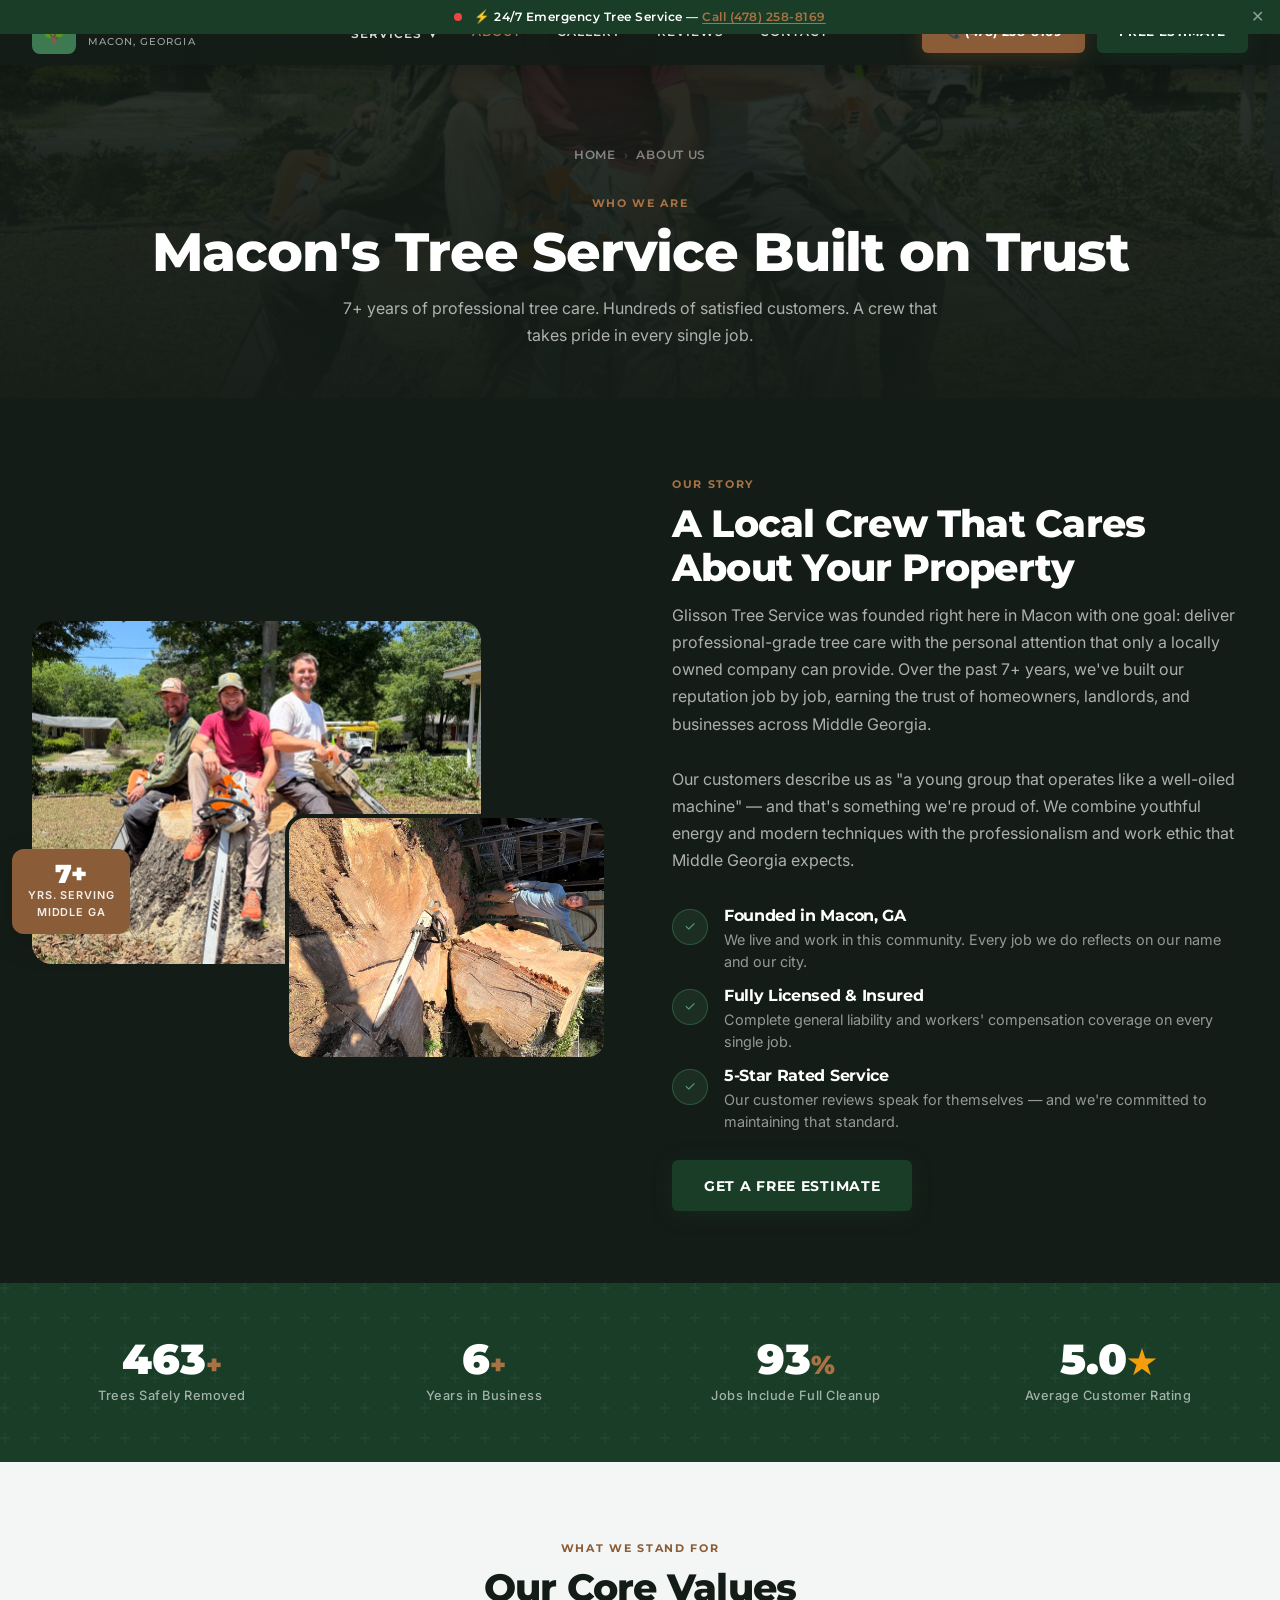
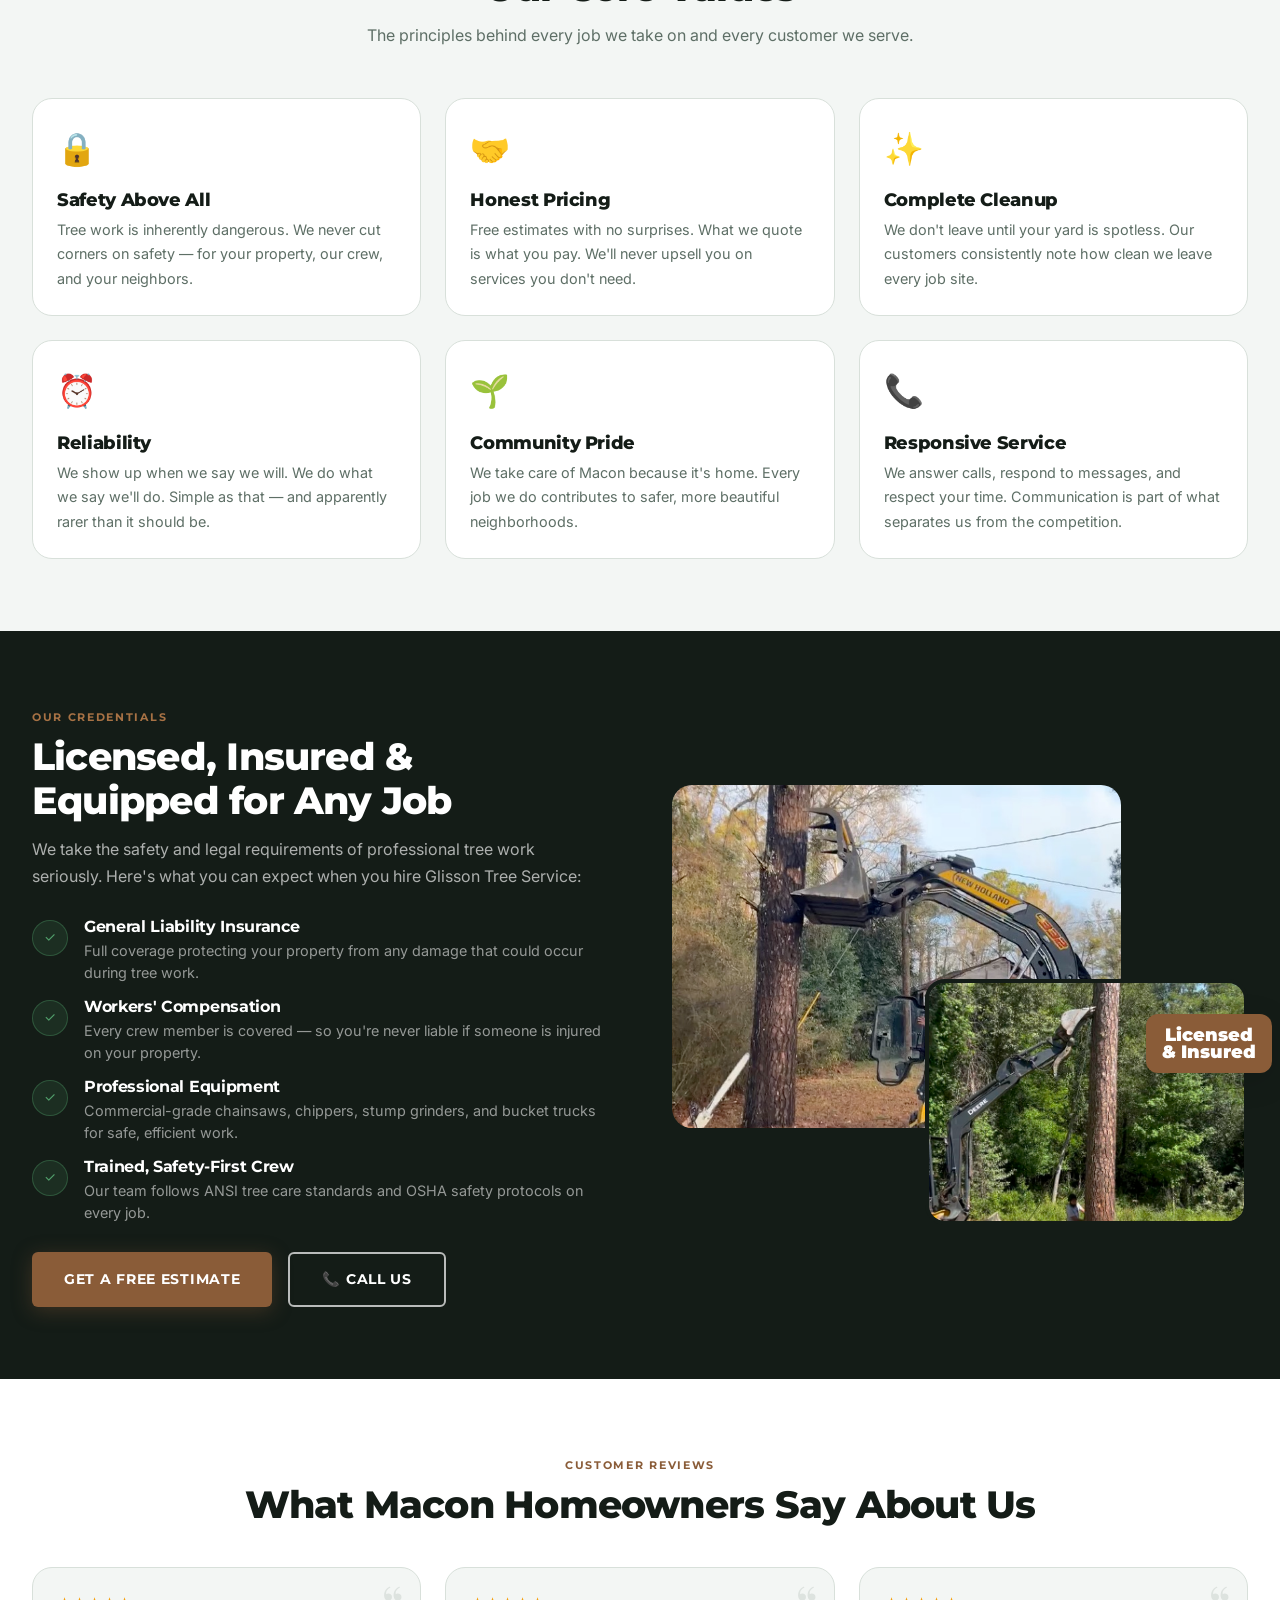
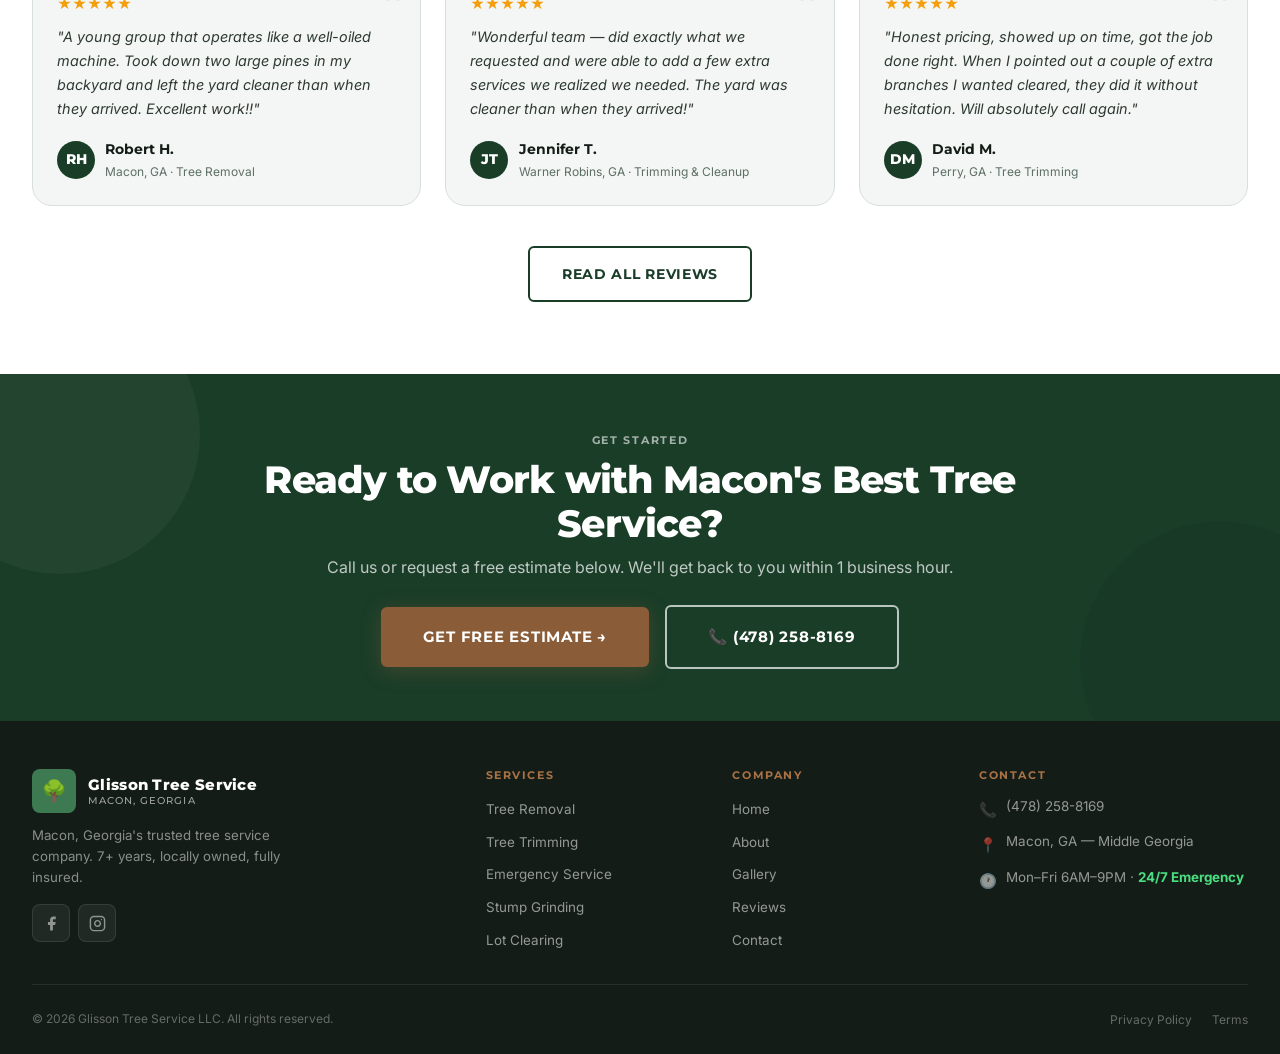
==== commit fe68b5e7: "Add 18 real job photos — replace all stock images site-wide 18 photos from Cody processed (HEIC → JP" ====
--- a/about.html
+++ b/about.html
@@ -10,7 +10,7 @@
   <meta property="og:title" content="About Glisson Tree Service | Macon, GA" />
   <meta property="og:description" content="Locally owned, fully insured tree service in Macon, GA. 7+ years, 5-star rated, community-focused." />
   <meta property="og:type" content="website" />
-  <meta property="og:image" content="https://images.unsplash.com/photo-1512917774080-9991f1c4c750?auto=format&fit=crop&w=1200&q=80" />
+  <meta property="og:image" content="https://glissontreeservicellc.com/images/team-photo.jpg" />
   <link rel="preconnect" href="https://fonts.googleapis.com" /><link rel="preconnect" href="https://fonts.gstatic.com" crossorigin />
   <link href="https://fonts.googleapis.com/css2?family=Montserrat:wght@400;500;600;700;800;900&family=Inter:wght@300;400;500;600&family=Playfair+Display:ital,wght@0,700;1,700&display=swap" rel="stylesheet" />
   <link rel="stylesheet" href="styles.css" />
@@ -41,7 +41,7 @@
   <main>
 
   <header class="page-header">
-    <div class="page-header-bg" style="background-image:url('https://images.unsplash.com/photo-1512917774080-9991f1c4c750?auto=format&fit=crop&w=1920&q=80')"></div>
+    <div class="page-header-bg" style="background-image:url('images/team-photo.jpg')"></div>
     <div class="page-header-overlay"></div>
     <div class="page-header-content">
       <nav class="breadcrumb"><a href="index.html">Home</a><span class="breadcrumb-sep">›</span><span>About Us</span></nav>
@@ -56,8 +56,8 @@
     <div class="container">
       <div class="why-grid">
         <div class="why-img-stack reveal-left">
-          <div class="why-img-main"><img src="https://images.unsplash.com/photo-1512917774080-9991f1c4c750?auto=format&fit=crop&w=900&q=80" alt="Glisson Tree Service team Macon Georgia" loading="lazy" onerror="this.style.opacity='0'" /></div>
-          <div class="why-img-accent"><img src="https://images.unsplash.com/photo-1441974231531-c6227db76b6e?auto=format&fit=crop&w=600&q=80" alt="Tree service in Macon GA" loading="lazy" onerror="this.style.opacity='0'" /></div>
+          <div class="why-img-main"><img src="images/team-photo.jpg" alt="Glisson Tree Service team Macon Georgia" loading="lazy" /></div>
+          <div class="why-img-accent"><img src="images/massive-tree-chainsaw.jpg" alt="Massive tree removal Macon GA" loading="lazy" /></div>
           <div class="why-years-badge"><div class="why-years-num">7+</div><div class="why-years-text">Yrs. Serving<br>Middle GA</div></div>
         </div>
         <div class="why-content reveal reveal-delay-1">
@@ -125,8 +125,8 @@
           </div>
         </div>
         <div class="why-img-stack reveal-right">
-          <div class="why-img-main"><img src="https://images.unsplash.com/photo-1570129477492-45c003edd2be?auto=format&fit=crop&w=900&q=80" alt="Professional tree care Macon Georgia" loading="lazy" onerror="this.style.opacity='0'" /></div>
-          <div class="why-img-accent"><img src="https://images.unsplash.com/photo-1560184897-ae75f418493e?auto=format&fit=crop&w=600&q=80" alt="Glisson Tree Service equipment" loading="lazy" onerror="this.style.opacity='0'" /></div>
+          <div class="why-img-main"><img src="images/equipment-skid-steer.jpg" alt="Glisson Tree Service equipment Macon GA" loading="lazy" /></div>
+          <div class="why-img-accent"><img src="images/excavator-pine-removal.jpg" alt="John Deere excavator tree removal" loading="lazy" /></div>
           <div class="why-years-badge" style="right:-24px;left:auto"><div class="why-years-num" style="font-size:1.1rem">Licensed<br>&amp; Insured</div></div>
         </div>
       </div>
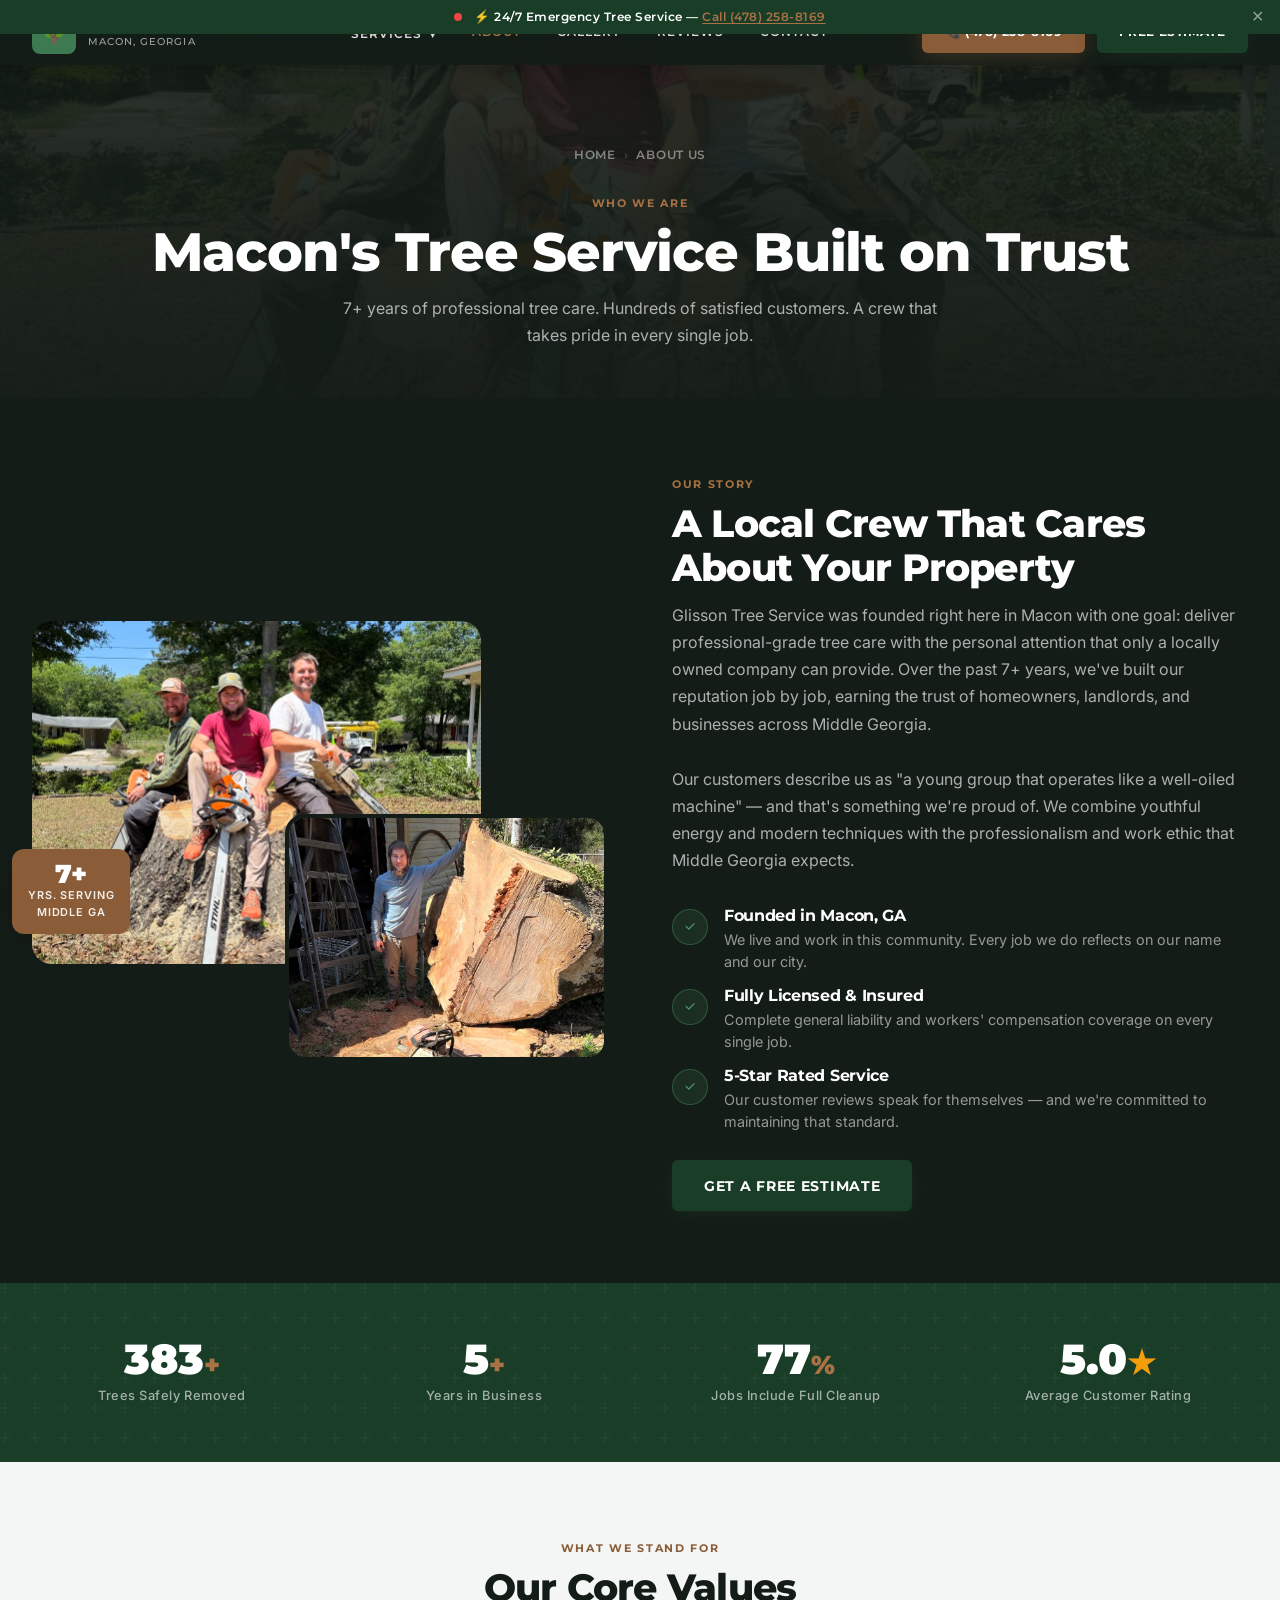
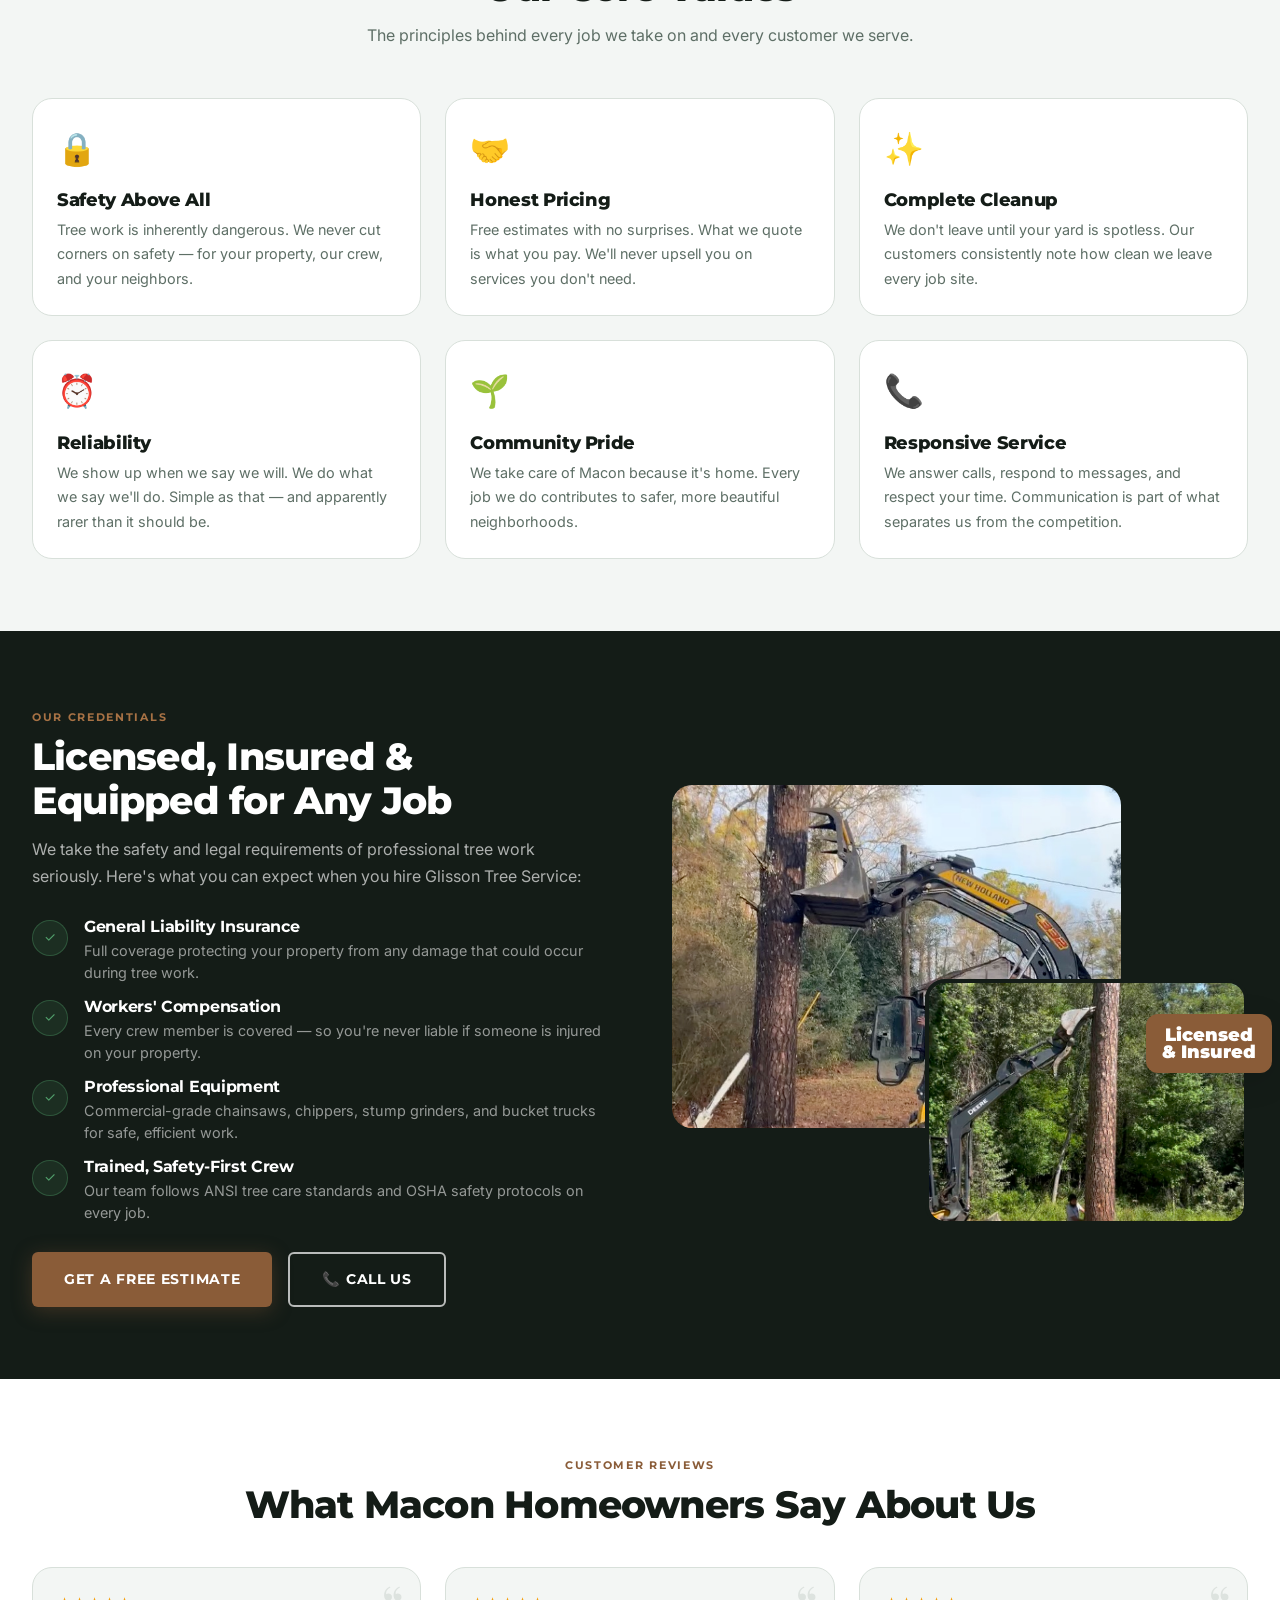
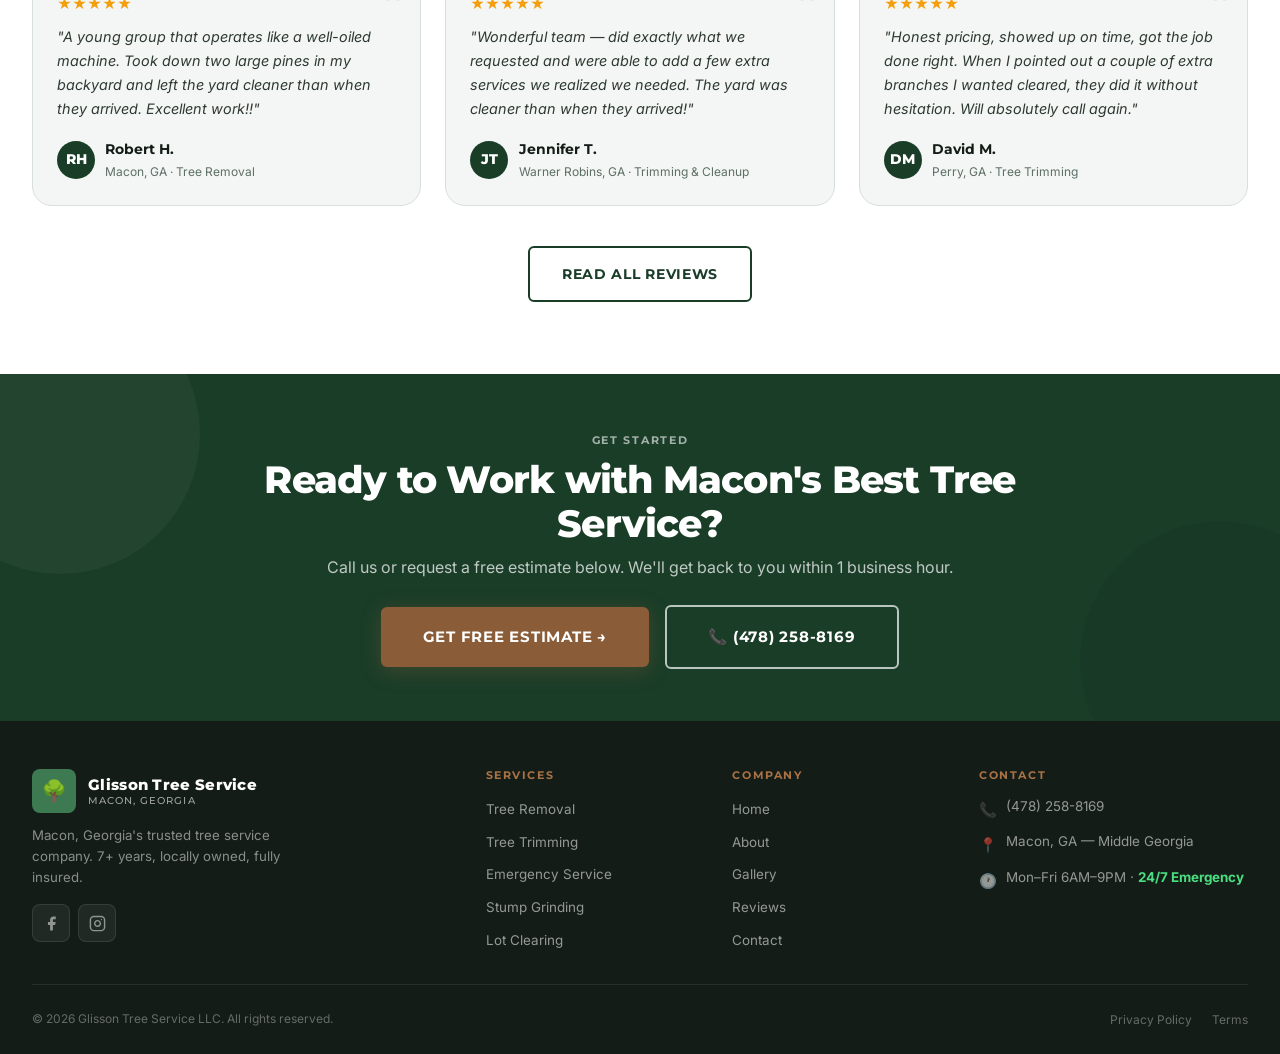
==== commit 2f1537a0: "Fix object-position crops: show men/machinery in frame - Tree Removal card: center top to show John " ====
--- a/about.html
+++ b/about.html
@@ -57,7 +57,7 @@
       <div class="why-grid">
         <div class="why-img-stack reveal-left">
           <div class="why-img-main"><img src="images/team-photo.jpg" alt="Glisson Tree Service team Macon Georgia" loading="lazy" /></div>
-          <div class="why-img-accent"><img src="images/massive-tree-chainsaw.jpg" alt="Massive tree removal Macon GA" loading="lazy" /></div>
+          <div class="why-img-accent"><img src="images/massive-tree-chainsaw.jpg" alt="Massive tree removal Macon GA" loading="lazy" style="object-position: center top" /></div>
           <div class="why-years-badge"><div class="why-years-num">7+</div><div class="why-years-text">Yrs. Serving<br>Middle GA</div></div>
         </div>
         <div class="why-content reveal reveal-delay-1">
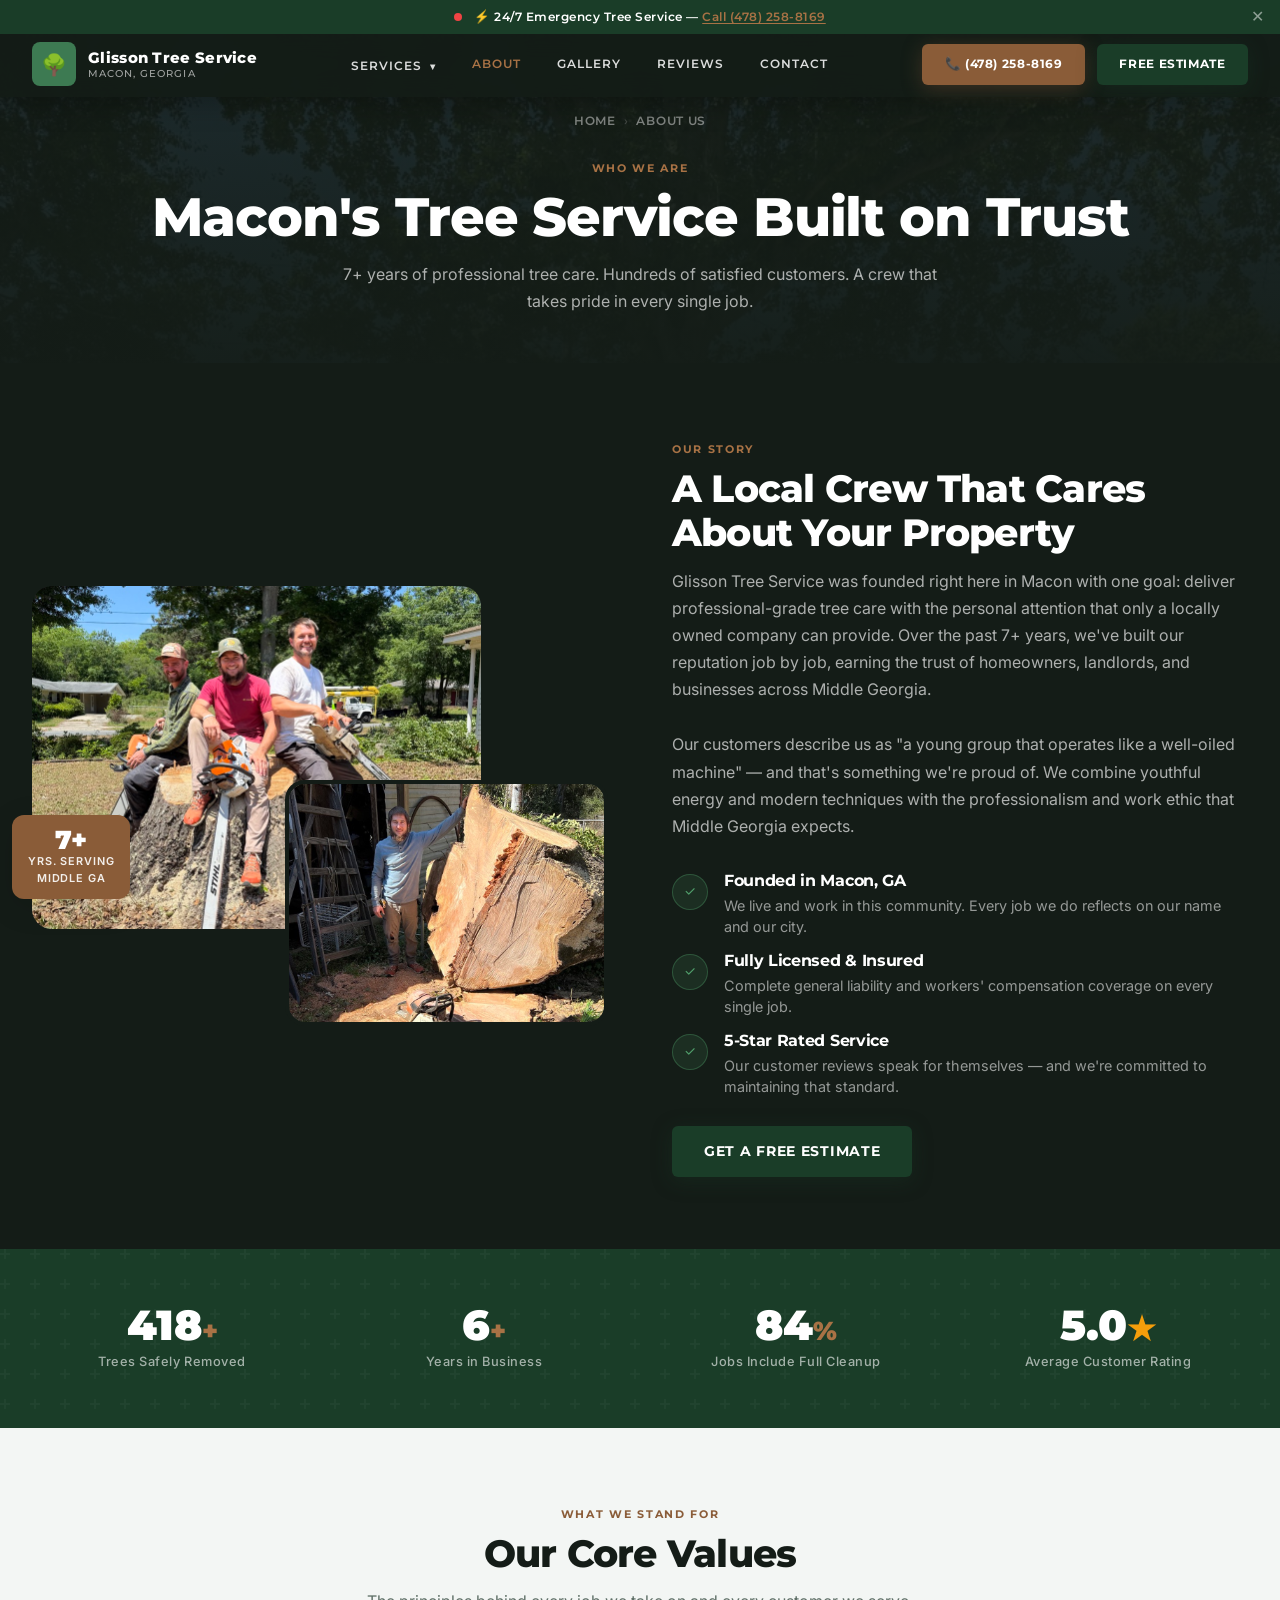
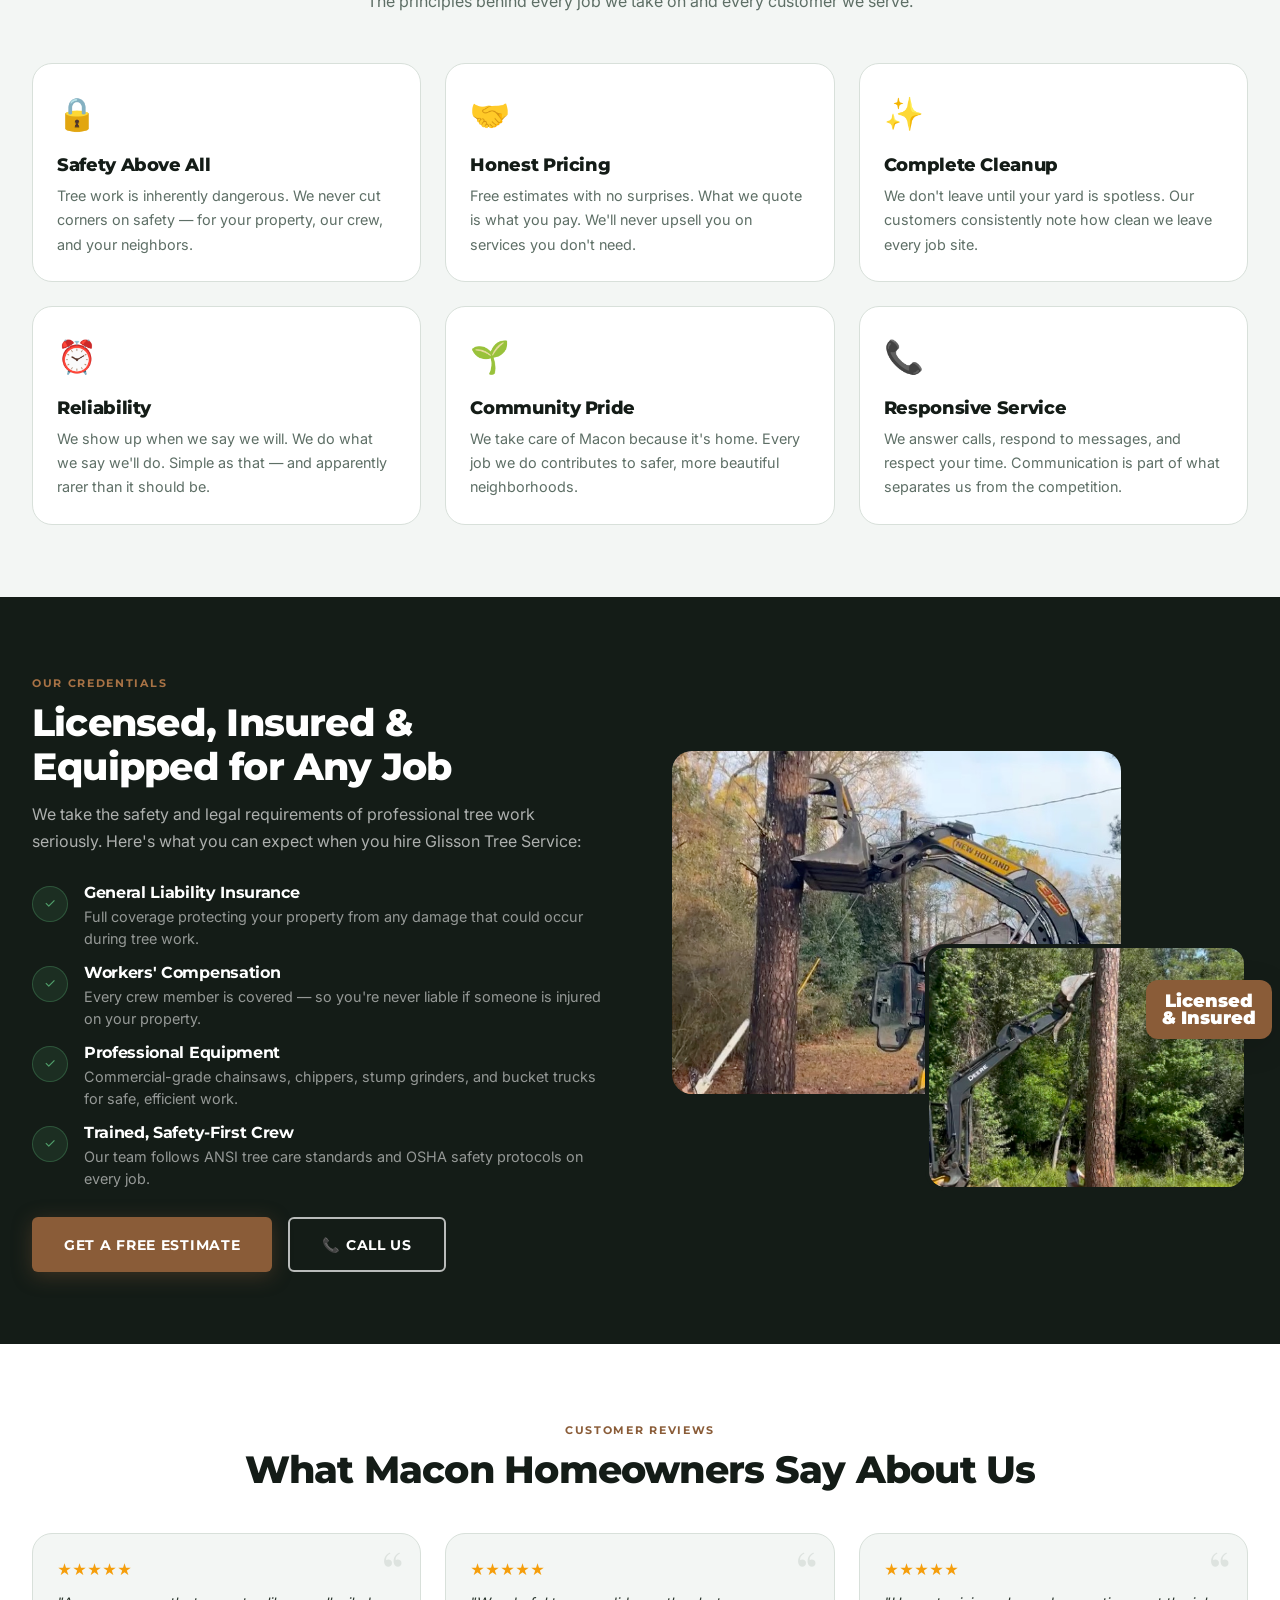
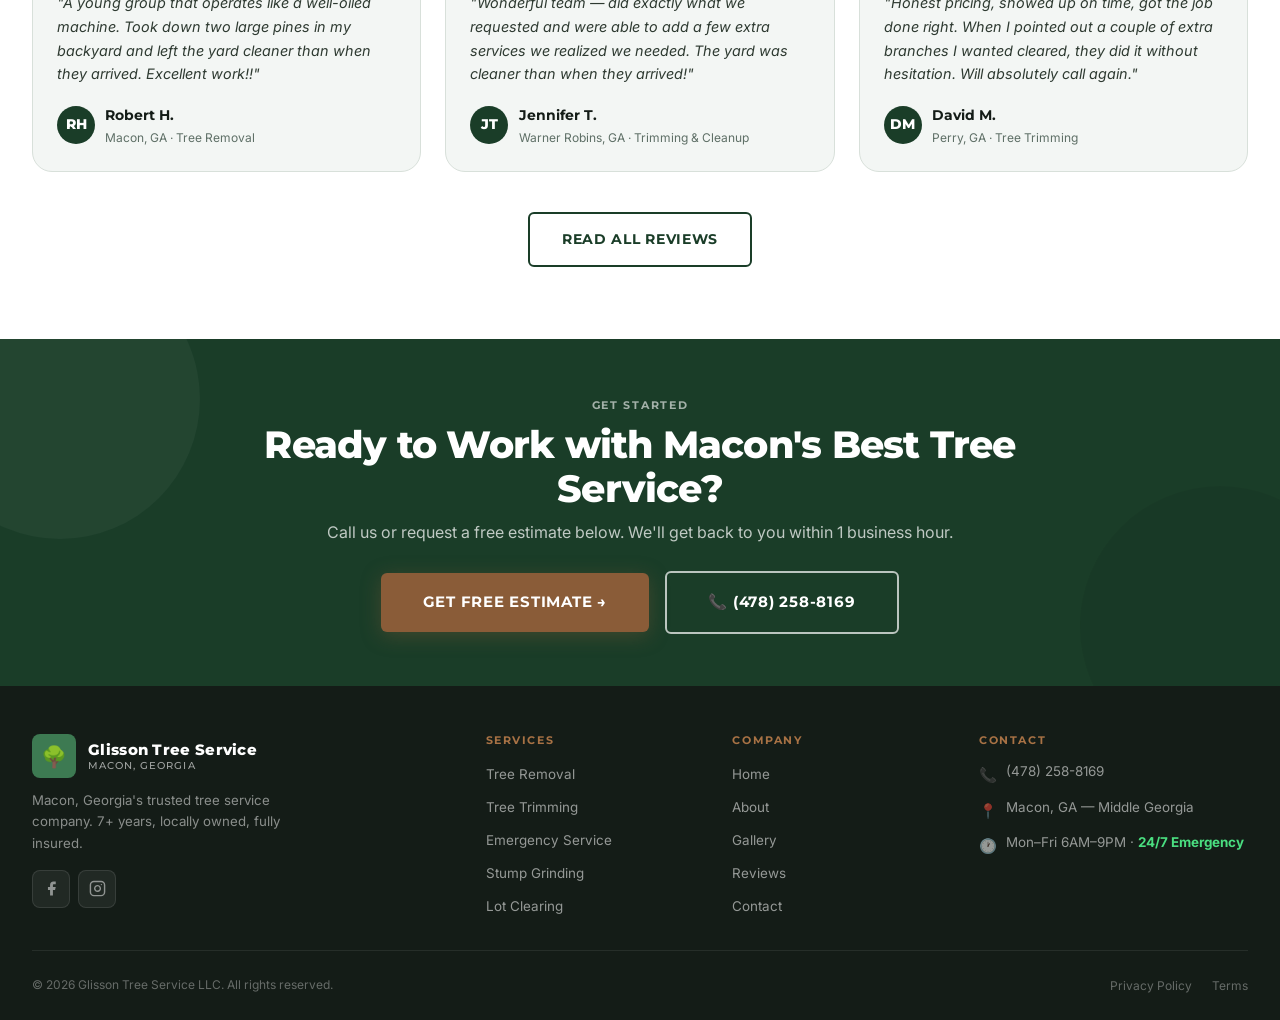
==== commit 11f23dbd: "Polish ann-bar: fixed position, smooth slide-up on scroll, no nav jump - ann-bar now position:fixed " ====
--- a/about.html
+++ b/about.html
@@ -41,7 +41,7 @@
   <main>
 
   <header class="page-header">
-    <div class="page-header-bg" style="background-image:url('images/team-photo.jpg')"></div>
+    <div class="page-header-bg" style="background-image:url('images/team-photo.jpg'); background-position: center top"></div>
     <div class="page-header-overlay"></div>
     <div class="page-header-content">
       <nav class="breadcrumb"><a href="index.html">Home</a><span class="breadcrumb-sep">›</span><span>About Us</span></nav>
--- a/styles.css
+++ b/styles.css
@@ -181,10 +181,12 @@
   font-size: 0.78rem;
   font-weight: 600;
   letter-spacing: 0.04em;
-  position: relative;
+  position: fixed;
+  top: 0; left: 0; right: 0;
   z-index: 1001;
   transition: var(--transition);
 }
+.ann-bar.bar-up { transform: translateY(-100%); pointer-events: none; }
 .ann-bar a { color: var(--bark-light); text-decoration: underline; text-underline-offset: 2px; }
 .ann-bar-inner {
   max-width: 1280px;
@@ -226,7 +228,6 @@
   backdrop-filter: blur(12px);
   padding: 0.65rem 0;
   box-shadow: 0 4px 30px rgba(0,0,0,0.3);
-  top: 0 !important;
 }
 .nav-inner {
   max-width: 1280px; margin: 0 auto;
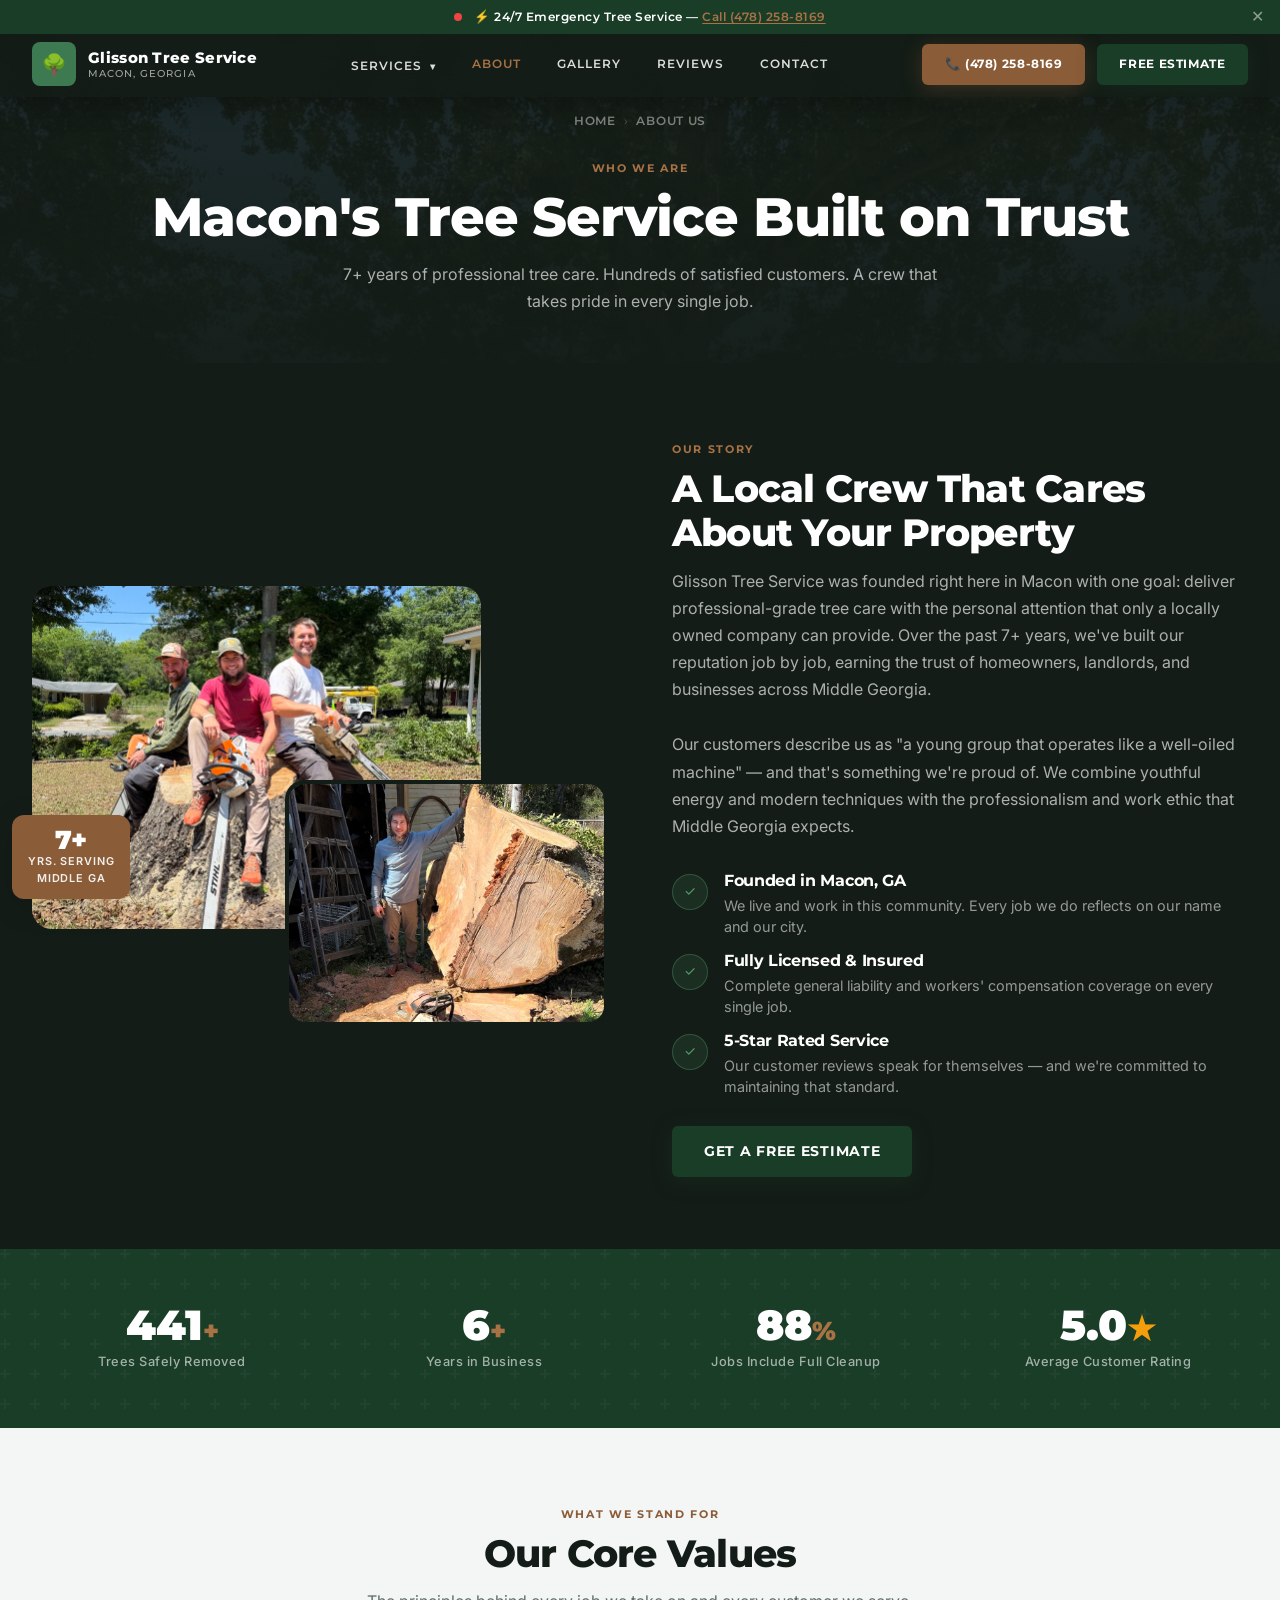
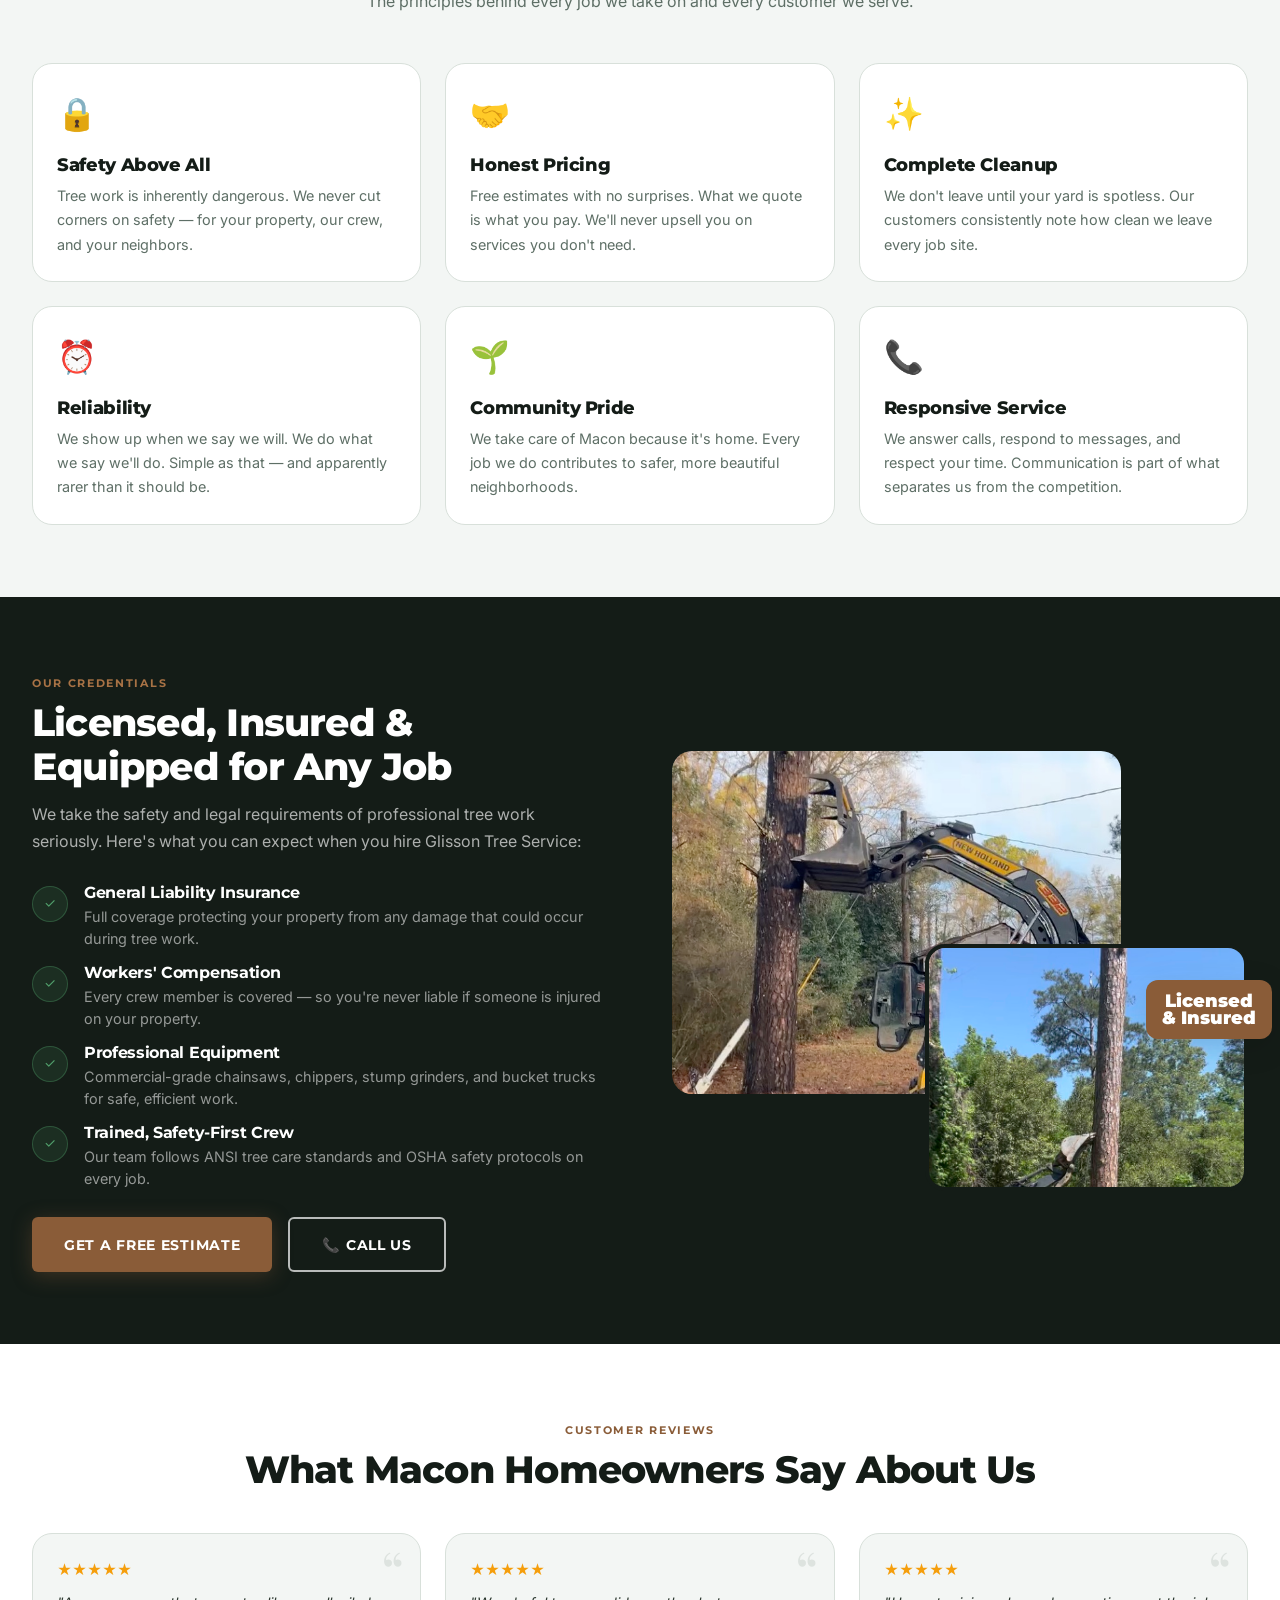
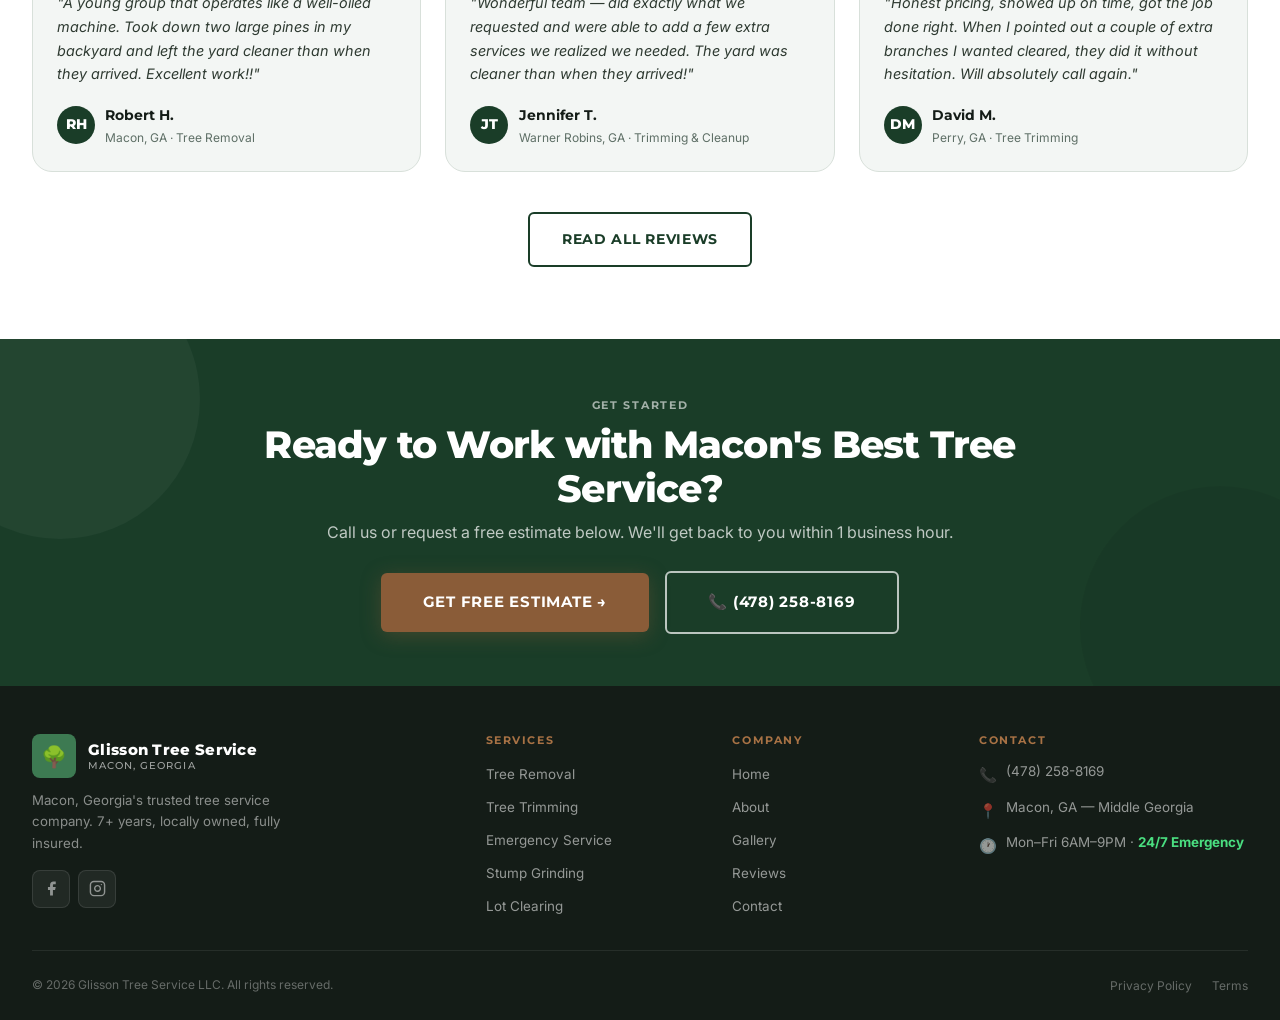
==== commit 9b752a47: "Polish pass: background-position and object-position on all page headers - Add background-position:c" ====
--- a/about.html
+++ b/about.html
@@ -126,7 +126,7 @@
         </div>
         <div class="why-img-stack reveal-right">
           <div class="why-img-main"><img src="images/equipment-skid-steer.jpg" alt="Glisson Tree Service equipment Macon GA" loading="lazy" /></div>
-          <div class="why-img-accent"><img src="images/excavator-pine-removal.jpg" alt="John Deere excavator tree removal" loading="lazy" /></div>
+          <div class="why-img-accent"><img src="images/excavator-pine-removal.jpg" alt="John Deere excavator tree removal" loading="lazy" style="object-position: center top" /></div>
           <div class="why-years-badge" style="right:-24px;left:auto"><div class="why-years-num" style="font-size:1.1rem">Licensed<br>&amp; Insured</div></div>
         </div>
       </div>
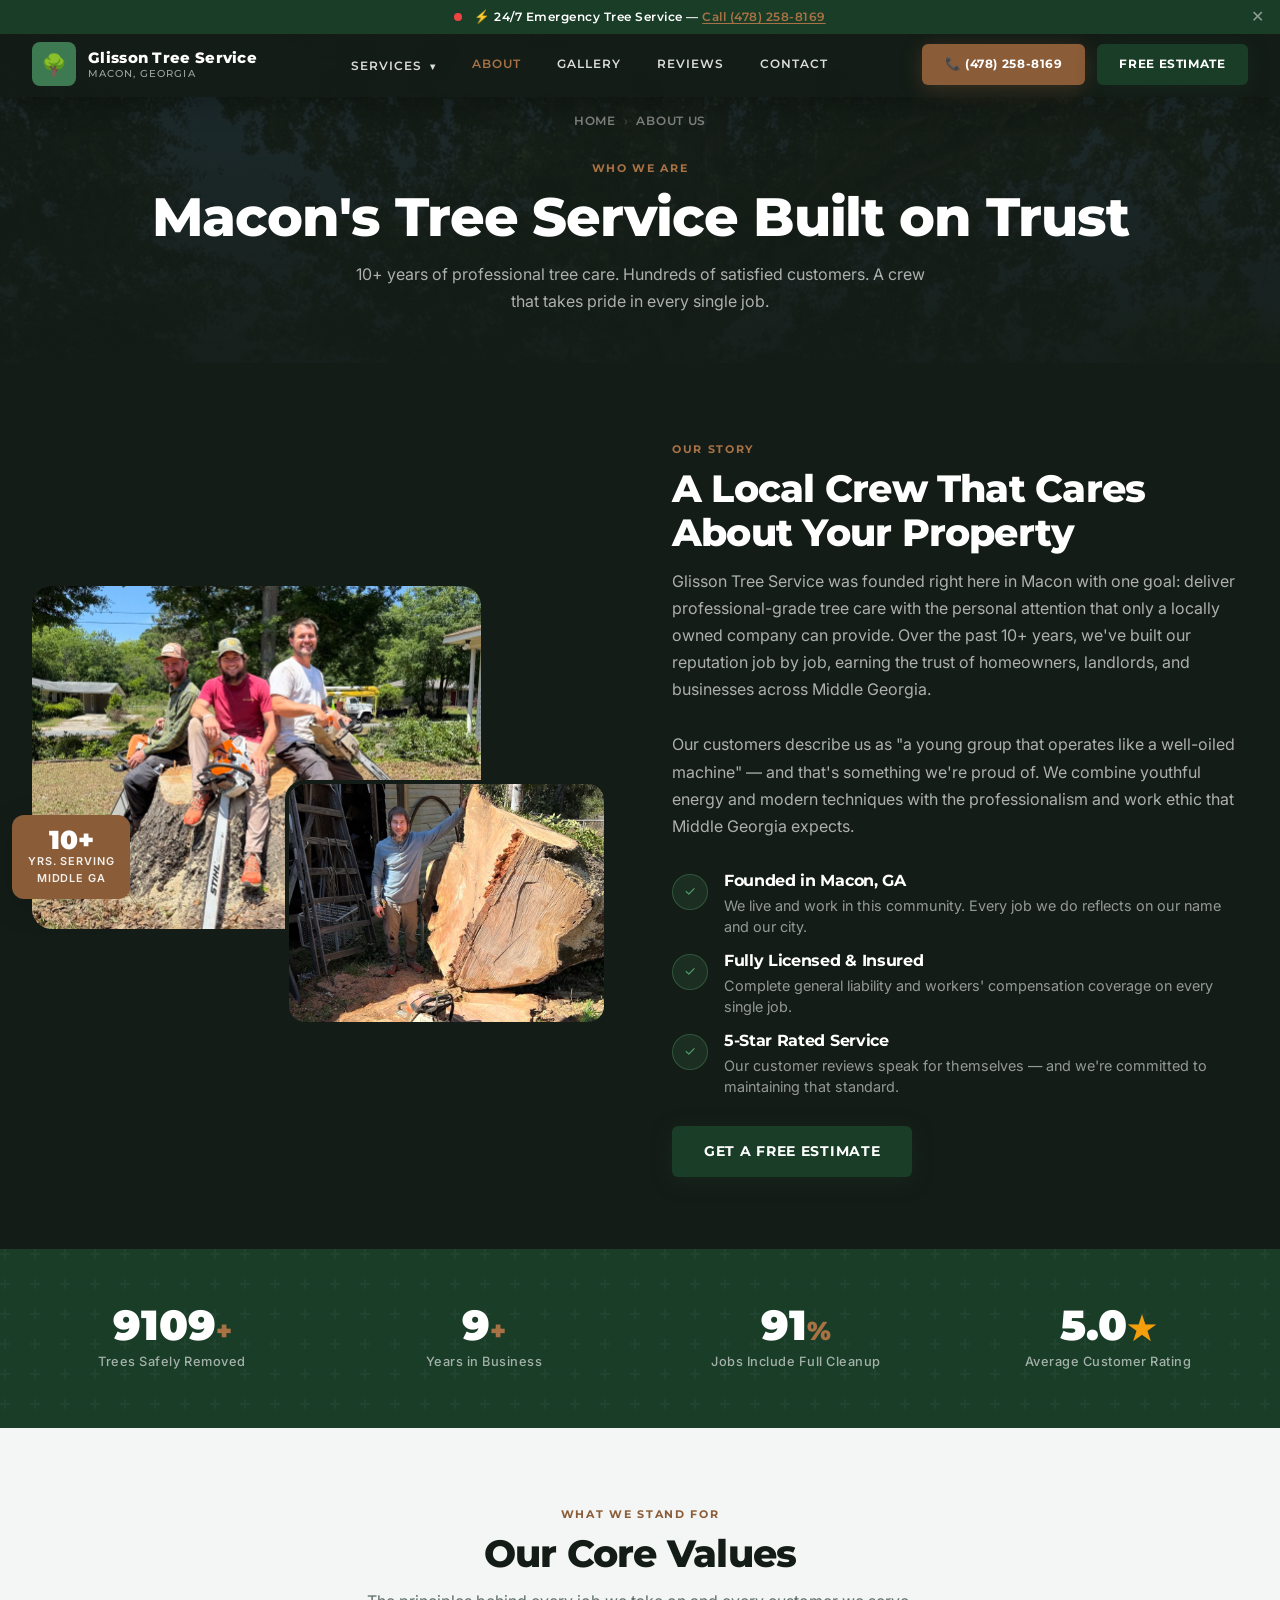
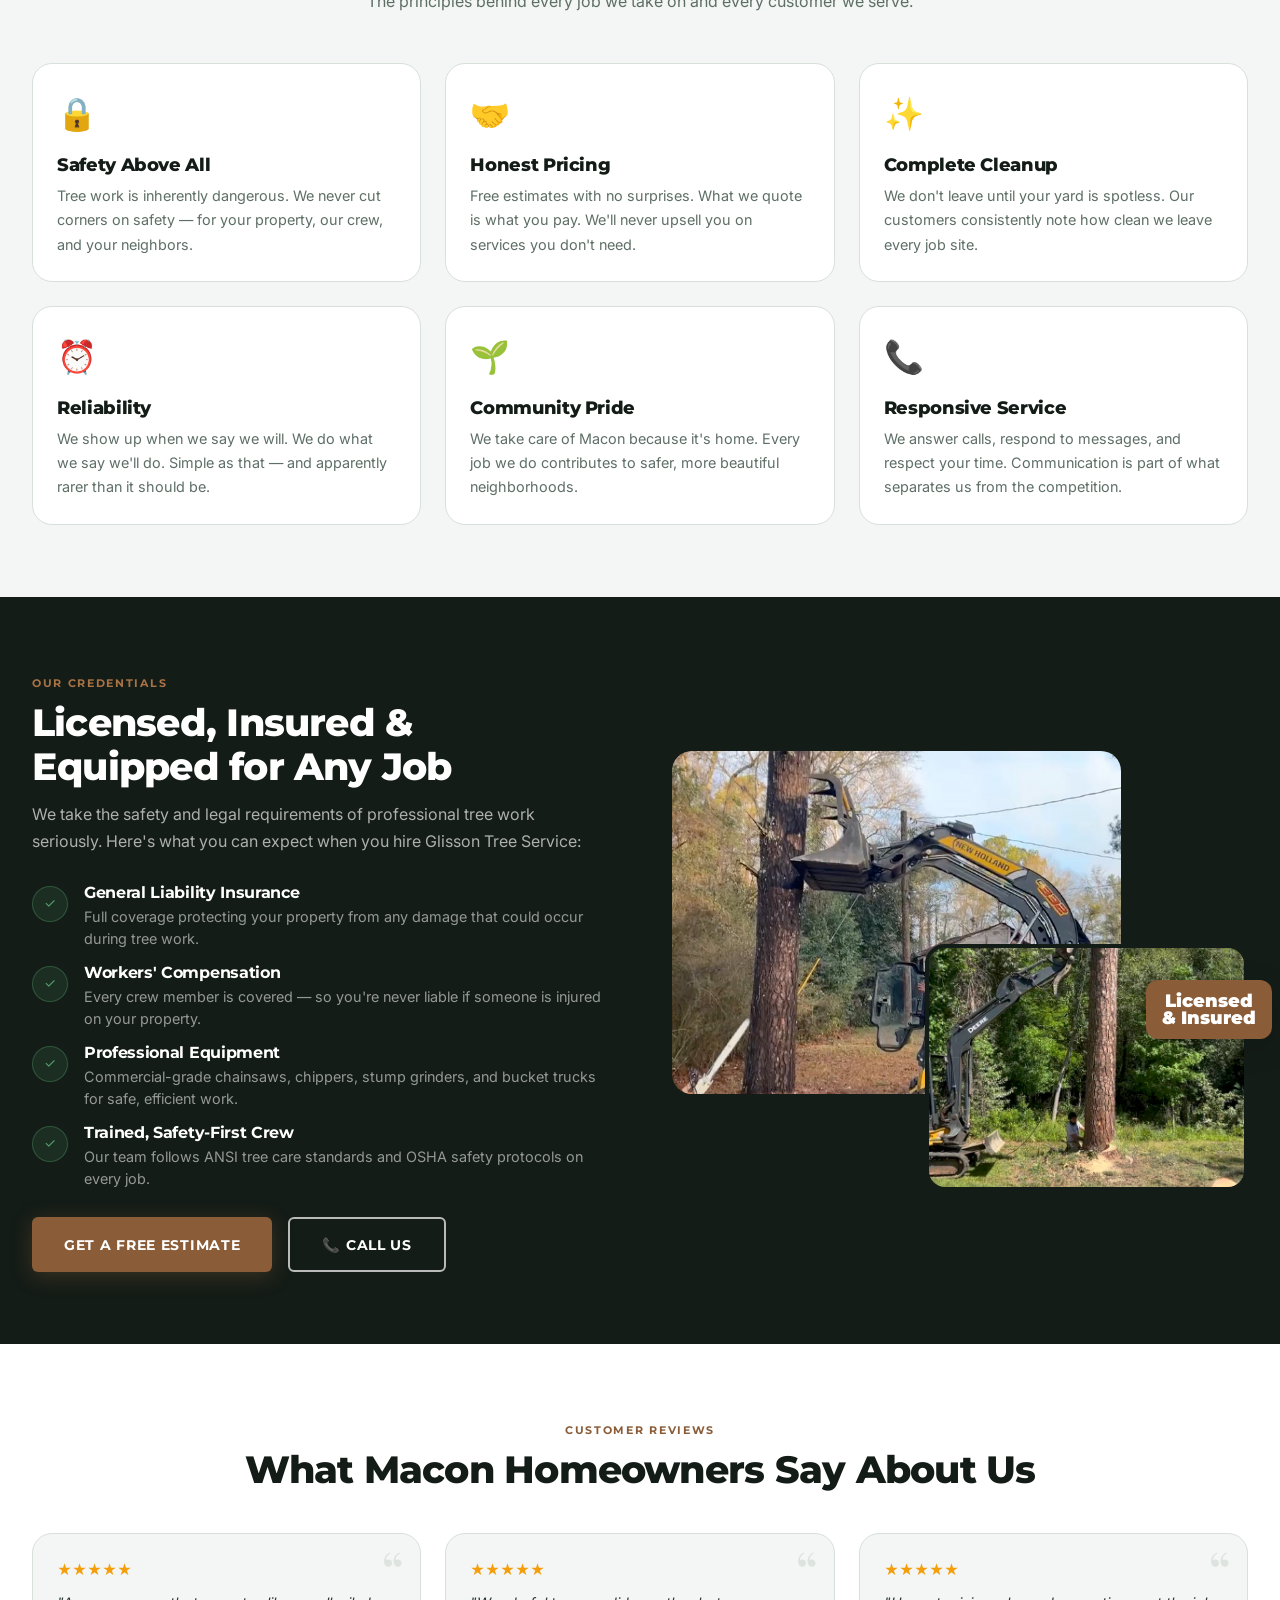
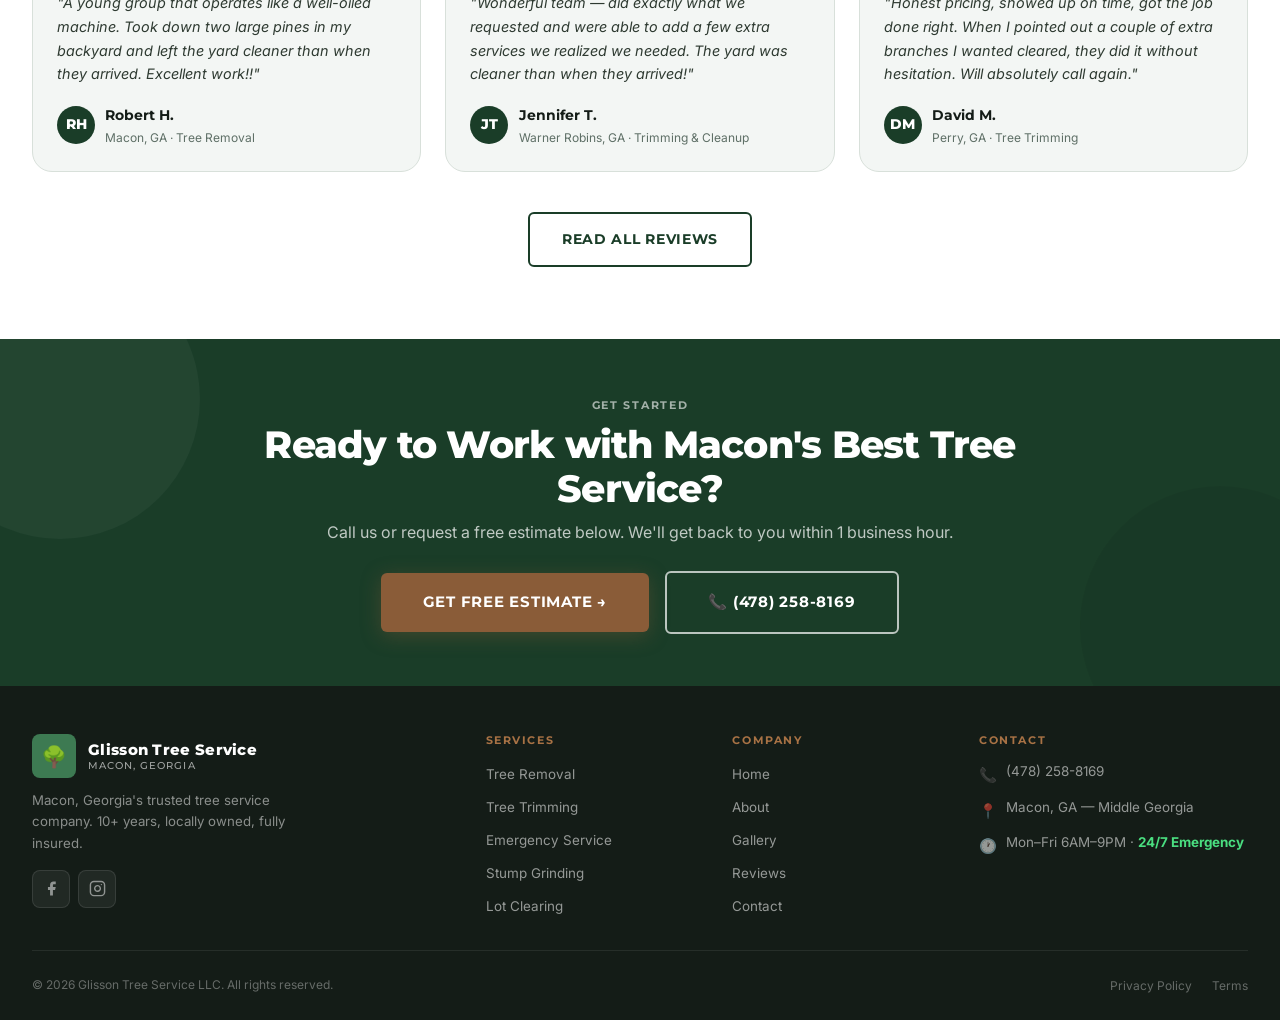
==== commit 79608b61: "Polish pass: fix image crops, email consistency, 10+ years/10k trees across all pages - Gallery page" ====
--- a/about.html
+++ b/about.html
@@ -4,11 +4,11 @@
   <meta charset="UTF-8" />
   <meta name="viewport" content="width=device-width, initial-scale=1.0" />
   <title>About Glisson Tree Service | Macon, GA</title>
-  <meta name="description" content="Locally owned tree service in Macon GA. 7+ years serving Middle Georgia, fully licensed & insured, 5-star rated. Call (478) 258-8169." />
+  <meta name="description" content="Locally owned tree service in Macon GA. 10+ years serving Middle Georgia, fully licensed & insured, 5-star rated. Call (478) 258-8169." />
   <meta name="keywords" content="about Glisson Tree Service, Macon GA tree service company, local tree service Macon Georgia, trusted tree service Middle Georgia" />
   <link rel="canonical" href="https://glissontreeservicellc.com/about.html" />
   <meta property="og:title" content="About Glisson Tree Service | Macon, GA" />
-  <meta property="og:description" content="Locally owned, fully insured tree service in Macon, GA. 7+ years, 5-star rated, community-focused." />
+  <meta property="og:description" content="Locally owned, fully insured tree service in Macon, GA. 10+ years, 5-star rated, community-focused." />
   <meta property="og:type" content="website" />
   <meta property="og:image" content="https://glissontreeservicellc.com/images/team-photo.jpg" />
   <link rel="preconnect" href="https://fonts.googleapis.com" /><link rel="preconnect" href="https://fonts.gstatic.com" crossorigin />
@@ -16,7 +16,7 @@
   <link rel="stylesheet" href="styles.css" />
   <link rel="icon" href="data:image/svg+xml,<svg xmlns='http://www.w3.org/2000/svg' viewBox='0 0 32 32'><rect width='32' height='32' rx='6' fill='%231a3d28'/><text y='24' x='5' font-size='22'>🌳</text></svg>" />
   <script type="application/ld+json">
-  {"@context":"https://schema.org","@graph":[{"@type":"LocalBusiness","name":"Glisson Tree Service","description":"Locally owned tree service in Macon, GA with 7+ years experience. Licensed and insured.","telephone":"+14782588169","address":{"@type":"PostalAddress","addressLocality":"Macon","addressRegion":"GA","postalCode":"31211","addressCountry":"US"},"foundingDate":"2017","numberOfEmployees":{"@type":"QuantitativeValue","value":5}},{"@type":"BreadcrumbList","itemListElement":[{"@type":"ListItem","position":1,"name":"Home","item":"https://glissontreeservicellc.com/"},{"@type":"ListItem","position":2,"name":"About","item":"https://glissontreeservicellc.com/about.html"}]}]}
+  {"@context":"https://schema.org","@graph":[{"@type":"LocalBusiness","name":"Glisson Tree Service","description":"Locally owned tree service in Macon, GA with 10+ years experience. Licensed and insured.","telephone":"+14782588169","address":{"@type":"PostalAddress","addressLocality":"Macon","addressRegion":"GA","postalCode":"31211","addressCountry":"US"},"foundingDate":"2017","numberOfEmployees":{"@type":"QuantitativeValue","value":5}},{"@type":"BreadcrumbList","itemListElement":[{"@type":"ListItem","position":1,"name":"Home","item":"https://glissontreeservicellc.com/"},{"@type":"ListItem","position":2,"name":"About","item":"https://glissontreeservicellc.com/about.html"}]}]}
   </script>
 </head>
 <body>
@@ -47,7 +47,7 @@
       <nav class="breadcrumb"><a href="index.html">Home</a><span class="breadcrumb-sep">›</span><span>About Us</span></nav>
       <span class="section-label">Who We Are</span>
       <h1>Macon's Tree Service Built on Trust</h1>
-      <p>7+ years of professional tree care. Hundreds of satisfied customers. A crew that takes pride in every single job.</p>
+      <p>10+ years of professional tree care. Hundreds of satisfied customers. A crew that takes pride in every single job.</p>
     </div>
   </header>
 
@@ -58,12 +58,12 @@
         <div class="why-img-stack reveal-left">
           <div class="why-img-main"><img src="images/team-photo.jpg" alt="Glisson Tree Service team Macon Georgia" loading="lazy" /></div>
           <div class="why-img-accent"><img src="images/massive-tree-chainsaw.jpg" alt="Massive tree removal Macon GA" loading="lazy" style="object-position: center top" /></div>
-          <div class="why-years-badge"><div class="why-years-num">7+</div><div class="why-years-text">Yrs. Serving<br>Middle GA</div></div>
+          <div class="why-years-badge"><div class="why-years-num">10+</div><div class="why-years-text">Yrs. Serving<br>Middle GA</div></div>
         </div>
         <div class="why-content reveal reveal-delay-1">
           <span class="section-label">Our Story</span>
           <h2 class="section-title">A Local Crew That Cares About Your Property</h2>
-          <p>Glisson Tree Service was founded right here in Macon with one goal: deliver professional-grade tree care with the personal attention that only a locally owned company can provide. Over the past 7+ years, we've built our reputation job by job, earning the trust of homeowners, landlords, and businesses across Middle Georgia.</p>
+          <p>Glisson Tree Service was founded right here in Macon with one goal: deliver professional-grade tree care with the personal attention that only a locally owned company can provide. Over the past 10+ years, we've built our reputation job by job, earning the trust of homeowners, landlords, and businesses across Middle Georgia.</p>
           <p style="margin-top:1rem">Our customers describe us as "a young group that operates like a well-oiled machine" — and that's something we're proud of. We combine youthful energy and modern techniques with the professionalism and work ethic that Middle Georgia expects.</p>
           <div class="why-list" style="margin-top:2rem">
             <div class="why-item"><div class="why-check">✓</div><div class="why-item-text"><h4>Founded in Macon, GA</h4><p>We live and work in this community. Every job we do reflects on our name and our city.</p></div></div>
@@ -79,8 +79,8 @@
   <!-- Stats -->
   <section class="stats-section">
     <div class="stats-grid">
-      <div class="stat-card"><div class="stat-num"><span class="stat-count" data-target="500">0</span><span class="stat-suffix">+</span></div><div class="stat-label">Trees Safely Removed</div></div>
-      <div class="stat-card"><div class="stat-num"><span class="stat-count" data-target="7">0</span><span class="stat-suffix">+</span></div><div class="stat-label">Years in Business</div></div>
+      <div class="stat-card"><div class="stat-num"><span class="stat-count" data-target="10000">0</span><span class="stat-suffix">+</span></div><div class="stat-label">Trees Safely Removed</div></div>
+      <div class="stat-card"><div class="stat-num"><span class="stat-count" data-target="10">0</span><span class="stat-suffix">+</span></div><div class="stat-label">Years in Business</div></div>
       <div class="stat-card"><div class="stat-num"><span class="stat-count" data-target="100">0</span><span class="stat-suffix">%</span></div><div class="stat-label">Jobs Include Full Cleanup</div></div>
       <div class="stat-card"><div class="stat-num">5.0<span class="stat-suffix" style="font-size:2rem;color:#f59e0b">★</span></div><div class="stat-label">Average Customer Rating</div></div>
     </div>
@@ -126,7 +126,7 @@
         </div>
         <div class="why-img-stack reveal-right">
           <div class="why-img-main"><img src="images/equipment-skid-steer.jpg" alt="Glisson Tree Service equipment Macon GA" loading="lazy" /></div>
-          <div class="why-img-accent"><img src="images/excavator-pine-removal.jpg" alt="John Deere excavator tree removal" loading="lazy" style="object-position: center top" /></div>
+          <div class="why-img-accent"><img src="images/excavator-pine-removal.jpg" alt="John Deere excavator tree removal" loading="lazy" style="object-position: center 65%" /></div>
           <div class="why-years-badge" style="right:-24px;left:auto"><div class="why-years-num" style="font-size:1.1rem">Licensed<br>&amp; Insured</div></div>
         </div>
       </div>
@@ -152,7 +152,7 @@
 
   <footer class="footer">
     <div class="footer-grid">
-      <div class="footer-brand"><a href="index.html" class="nav-logo"><div class="logo-mark">🌳</div><div class="logo-text">Glisson Tree Service<span>Macon, Georgia</span></div></a><p>Macon, Georgia's trusted tree service company. 7+ years, locally owned, fully insured.</p><div class="footer-social"><a href="#" class="social-link" aria-label="Facebook"><svg viewBox="0 0 24 24" fill="currentColor"><path d="M18 2h-3a5 5 0 0 0-5 5v3H7v4h3v8h4v-8h3l1-4h-4V7a1 1 0 0 1 1-1h3z"/></svg></a><a href="#" class="social-link" aria-label="Instagram"><svg viewBox="0 0 24 24" fill="none" stroke="currentColor" stroke-width="2" stroke-linecap="round" stroke-linejoin="round"><rect x="2" y="2" width="20" height="20" rx="5"/><path d="M16 11.37A4 4 0 1 1 12.63 8 4 4 0 0 1 16 11.37z"/><line x1="17.5" y1="6.5" x2="17.51" y2="6.5"/></svg></a></div></div>
+      <div class="footer-brand"><a href="index.html" class="nav-logo"><div class="logo-mark">🌳</div><div class="logo-text">Glisson Tree Service<span>Macon, Georgia</span></div></a><p>Macon, Georgia's trusted tree service company. 10+ years, locally owned, fully insured.</p><div class="footer-social"><a href="#" class="social-link" aria-label="Facebook"><svg viewBox="0 0 24 24" fill="currentColor"><path d="M18 2h-3a5 5 0 0 0-5 5v3H7v4h3v8h4v-8h3l1-4h-4V7a1 1 0 0 1 1-1h3z"/></svg></a><a href="#" class="social-link" aria-label="Instagram"><svg viewBox="0 0 24 24" fill="none" stroke="currentColor" stroke-width="2" stroke-linecap="round" stroke-linejoin="round"><rect x="2" y="2" width="20" height="20" rx="5"/><path d="M16 11.37A4 4 0 1 1 12.63 8 4 4 0 0 1 16 11.37z"/><line x1="17.5" y1="6.5" x2="17.51" y2="6.5"/></svg></a></div></div>
       <div class="footer-col"><h4>Services</h4><ul><li><a href="tree-removal.html">Tree Removal</a></li><li><a href="tree-trimming.html">Tree Trimming</a></li><li><a href="emergency-tree-service.html">Emergency Service</a></li><li><a href="stump-grinding.html">Stump Grinding</a></li><li><a href="lot-clearing.html">Lot Clearing</a></li></ul></div>
       <div class="footer-col"><h4>Company</h4><ul><li><a href="index.html">Home</a></li><li><a href="about.html">About</a></li><li><a href="gallery.html">Gallery</a></li><li><a href="reviews.html">Reviews</a></li><li><a href="contact.html">Contact</a></li></ul></div>
       <div class="footer-col"><h4>Contact</h4><div class="footer-contact-item"><span class="fc-icon">📞</span><div><a href="tel:+14782588169">(478) 258-8169</a></div></div><div class="footer-contact-item"><span class="fc-icon">📍</span><div>Macon, GA — Middle Georgia</div></div><div class="footer-contact-item"><span class="fc-icon">🕐</span><div>Mon–Fri 6AM–9PM · <strong style="color:#4ade80">24/7 Emergency</strong></div></div></div>
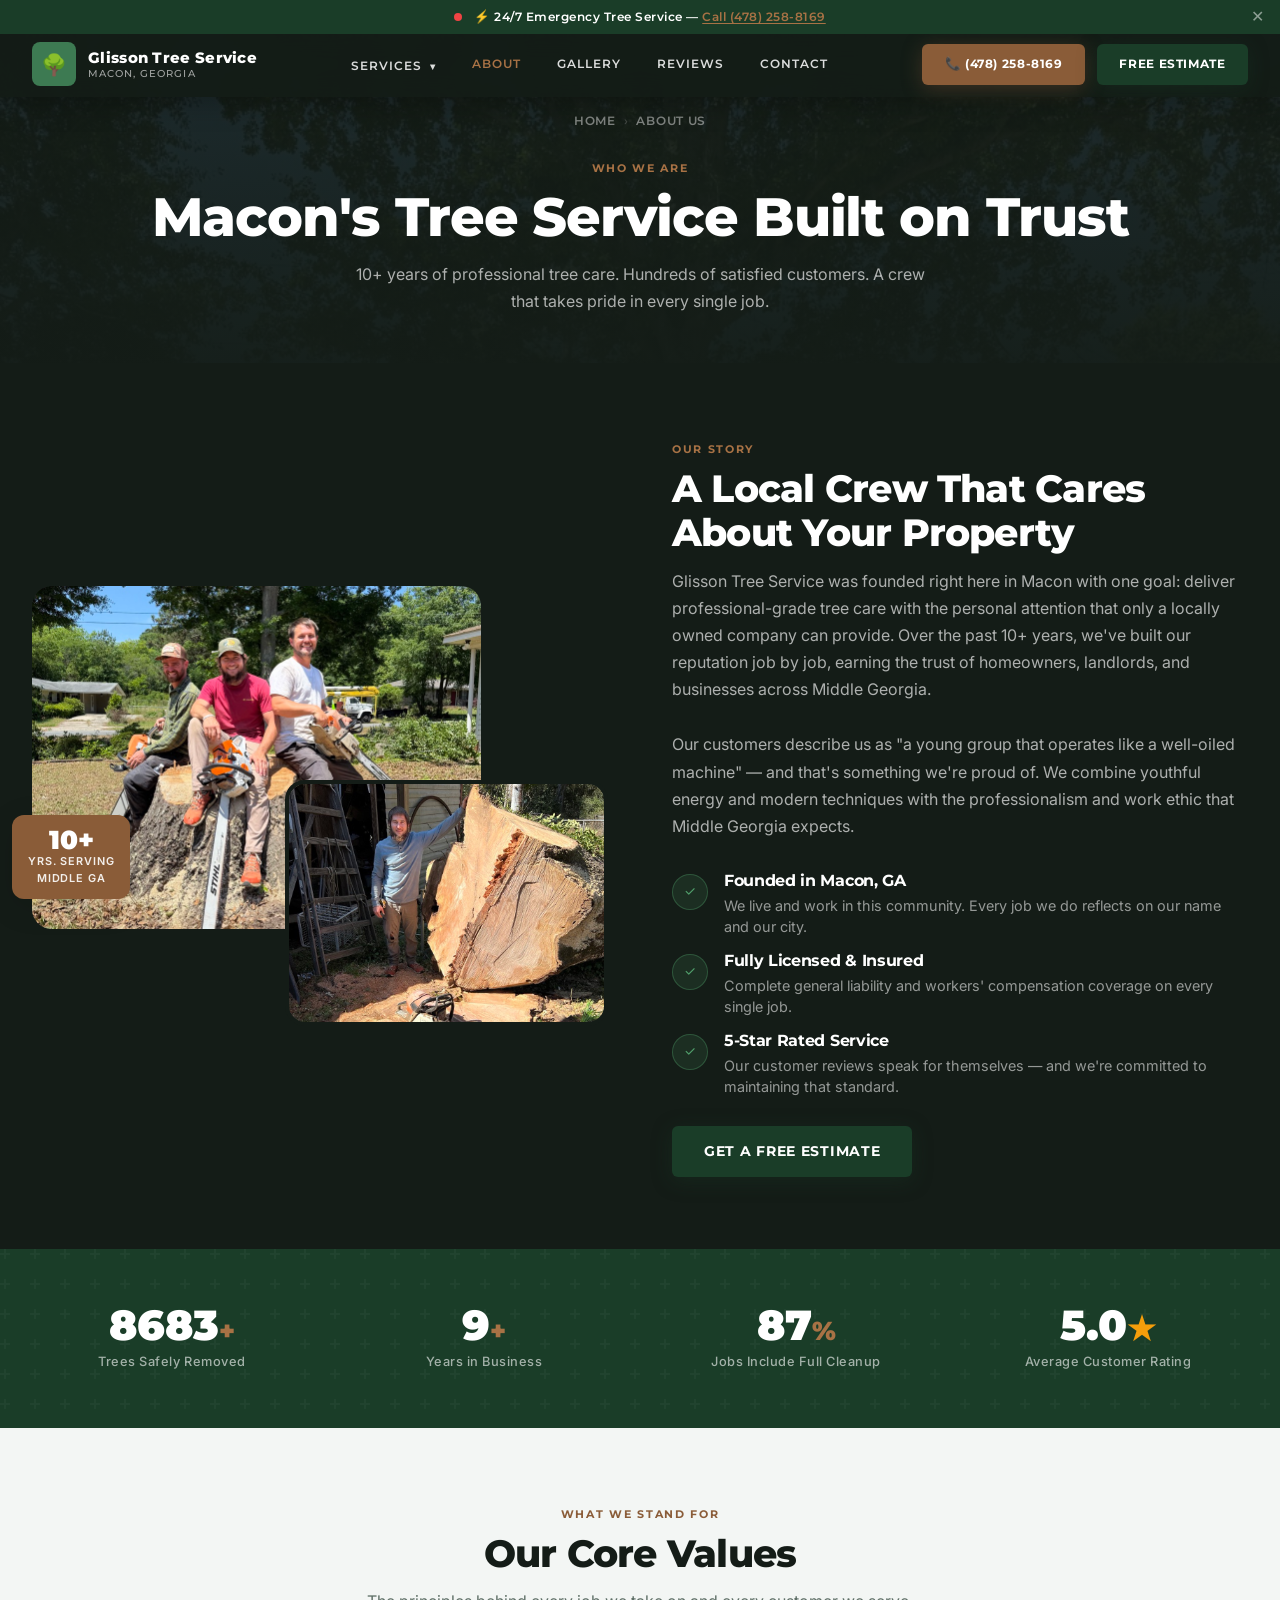
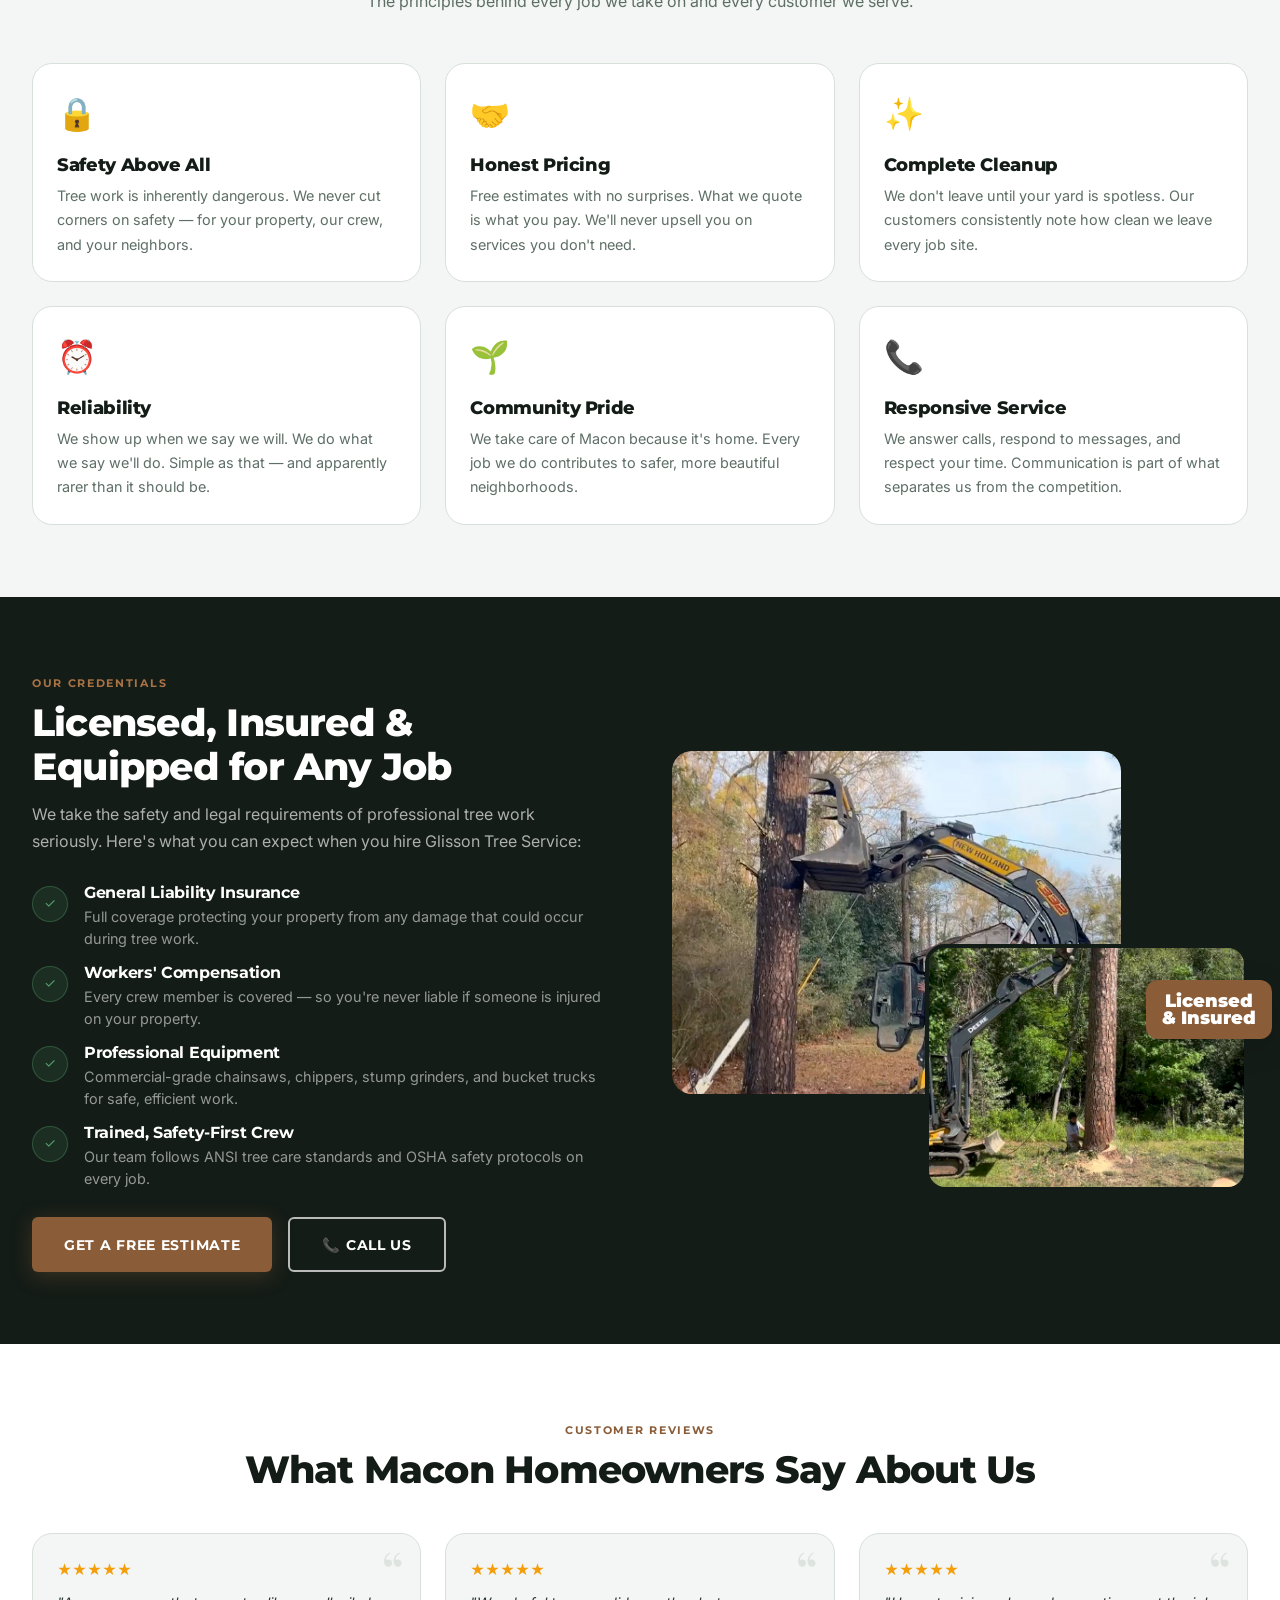
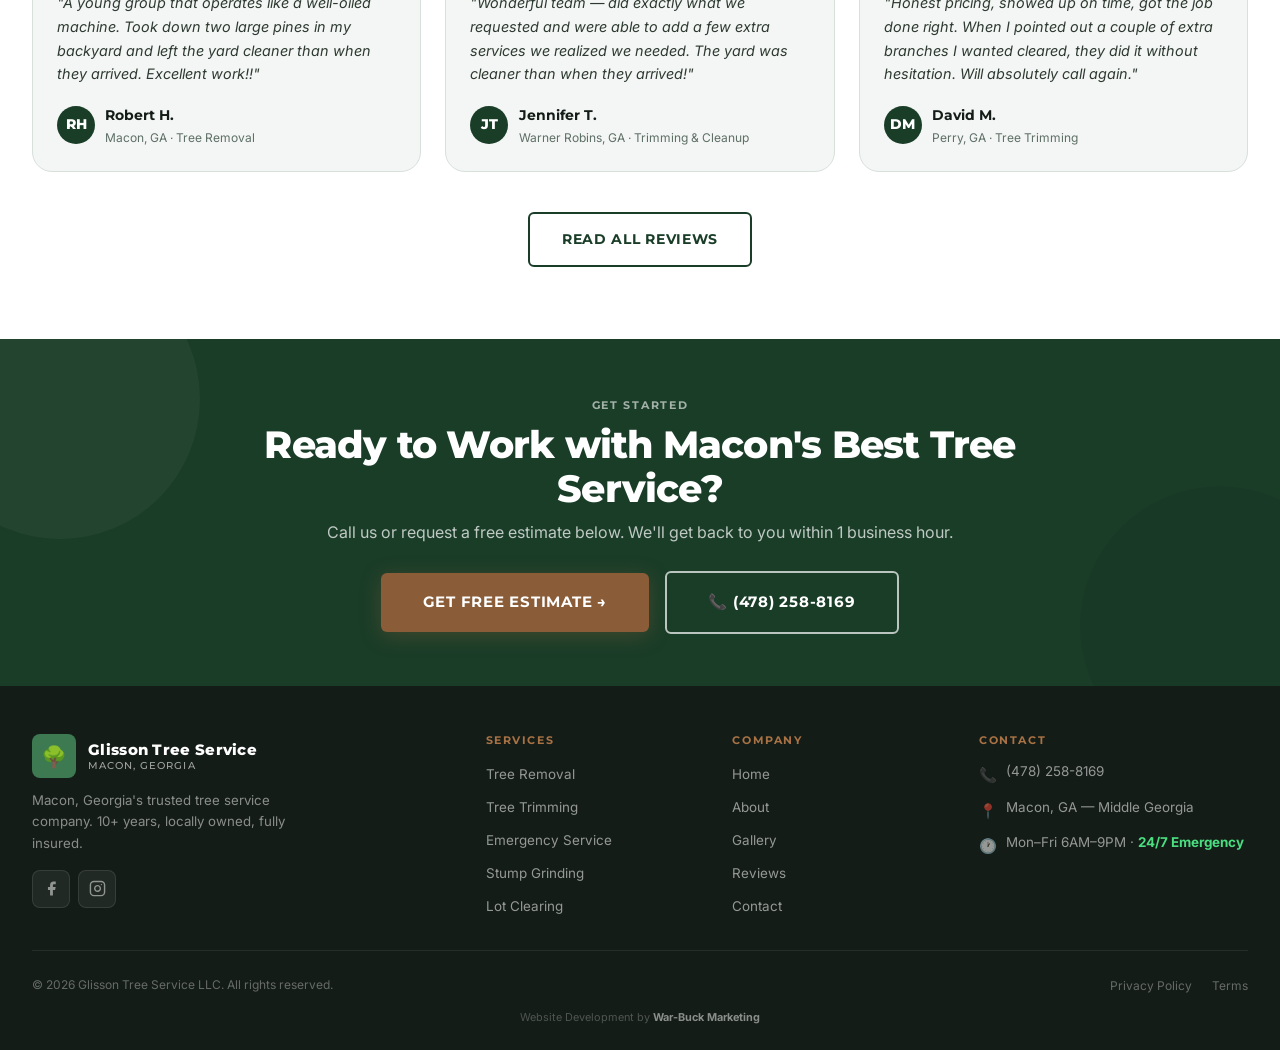
==== commit 0a1a032a: "Add small footer dev credit linking to warbuckmarketing.com" ====
--- a/about.html
+++ b/about.html
@@ -157,7 +157,7 @@
       <div class="footer-col"><h4>Company</h4><ul><li><a href="index.html">Home</a></li><li><a href="about.html">About</a></li><li><a href="gallery.html">Gallery</a></li><li><a href="reviews.html">Reviews</a></li><li><a href="contact.html">Contact</a></li></ul></div>
       <div class="footer-col"><h4>Contact</h4><div class="footer-contact-item"><span class="fc-icon">📞</span><div><a href="tel:+14782588169">(478) 258-8169</a></div></div><div class="footer-contact-item"><span class="fc-icon">📍</span><div>Macon, GA — Middle Georgia</div></div><div class="footer-contact-item"><span class="fc-icon">🕐</span><div>Mon–Fri 6AM–9PM · <strong style="color:#4ade80">24/7 Emergency</strong></div></div></div>
     </div>
-    <div class="footer-bottom"><p>© 2026 Glisson Tree Service LLC. All rights reserved.</p><div class="footer-links"><a href="#">Privacy Policy</a><a href="#">Terms</a></div></div>
+    <div class="footer-bottom"><p>© 2026 Glisson Tree Service LLC. All rights reserved.</p><div class="footer-links"><a href="#">Privacy Policy</a><a href="#">Terms</a></div></div><div class="dev-credit"><p>Website Development by <a href="https://warbuckmarketing.com" target="_blank" rel="noopener">War-Buck Marketing</a></p></div>
   </footer>
 
   <script src="script.js"></script>
--- a/styles.css
+++ b/styles.css
@@ -1077,6 +1077,10 @@
   flex-wrap: wrap; gap: 0.75rem;
 }
 .footer-bottom p { color: rgba(255,255,255,0.35); font-size: 0.75rem; }
+.dev-credit { max-width: 1280px; margin: 0 auto; text-align: center; padding-top: 0.75rem; }
+.dev-credit p { font-size: 0.68rem; color: rgba(255,255,255,0.25); }
+.dev-credit a { color: rgba(255,255,255,0.5); font-weight: 700; text-decoration: none; }
+.dev-credit a:hover { color: var(--forest-bright); }
 .footer-links { display: flex; gap: 1.25rem; }
 .footer-links a { color: rgba(255,255,255,0.35); font-size: 0.75rem; transition: var(--transition); }
 .footer-links a:hover { color: rgba(255,255,255,0.65); }
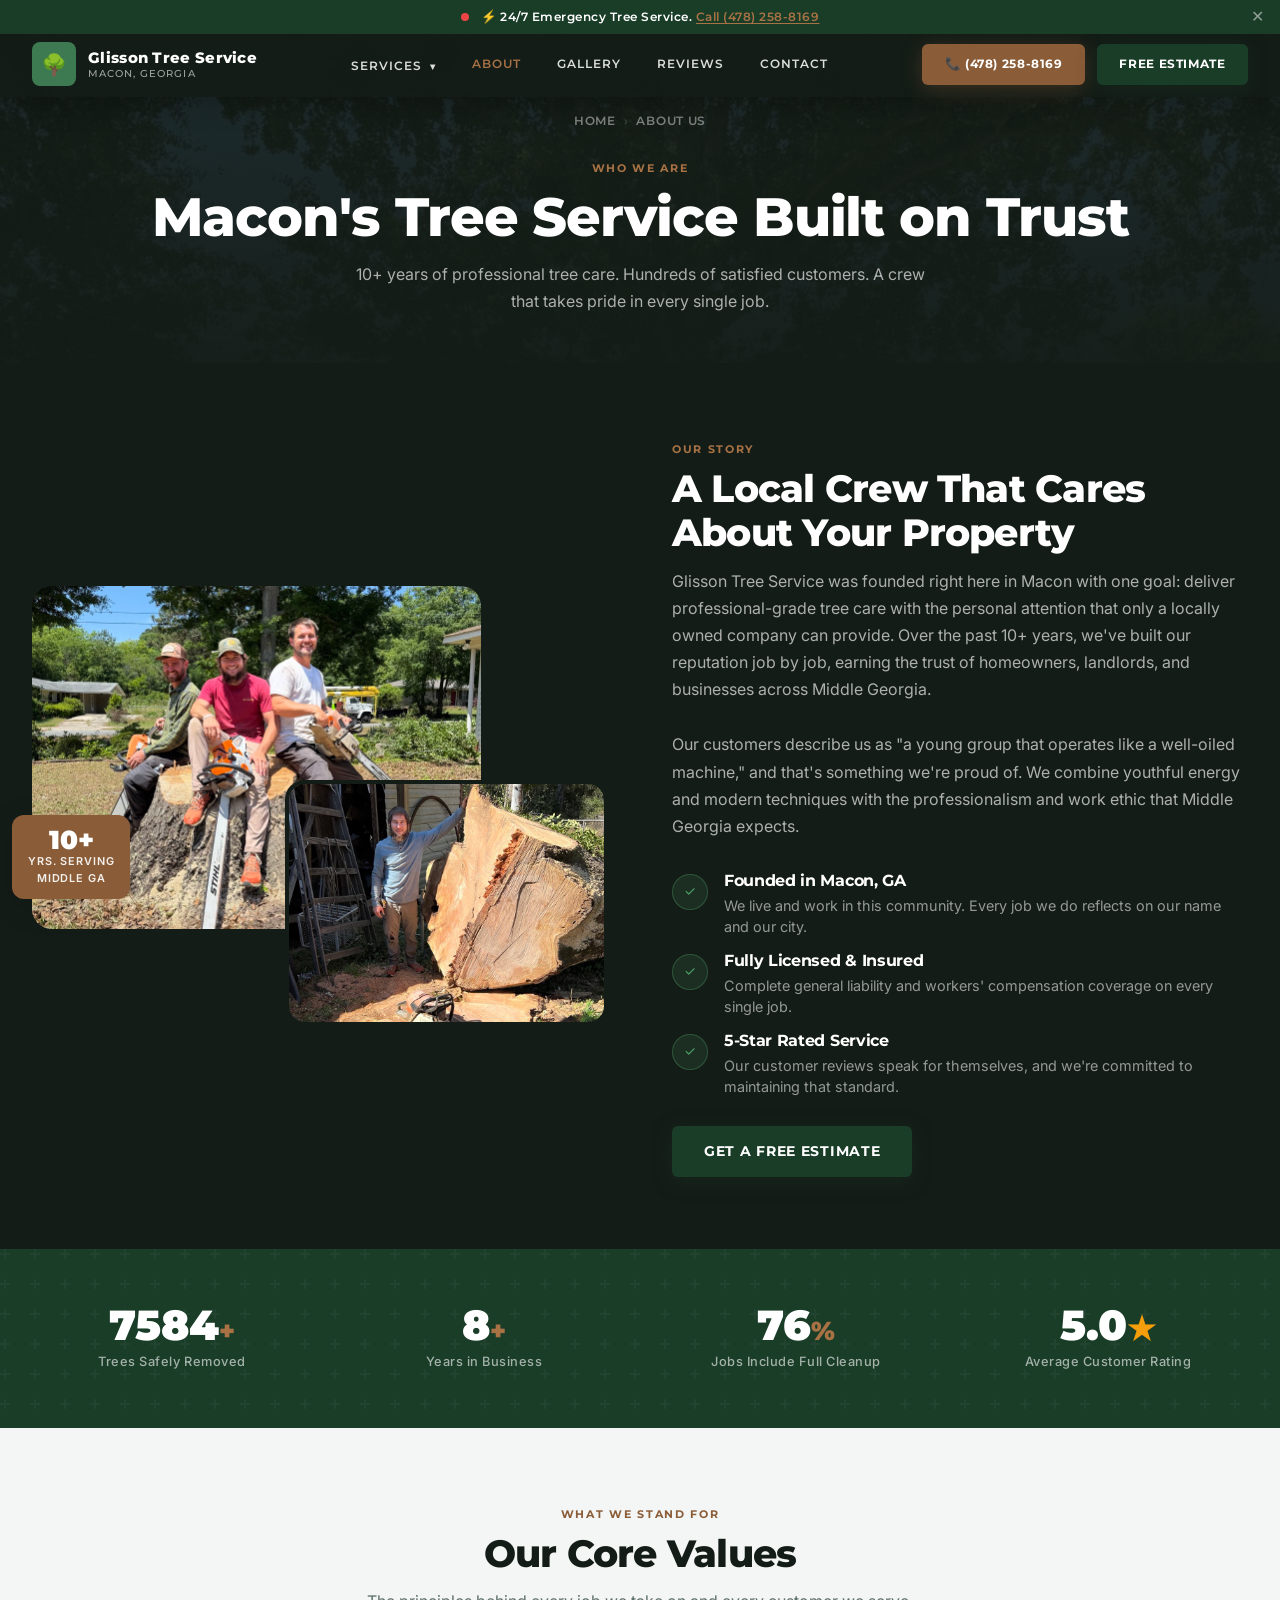
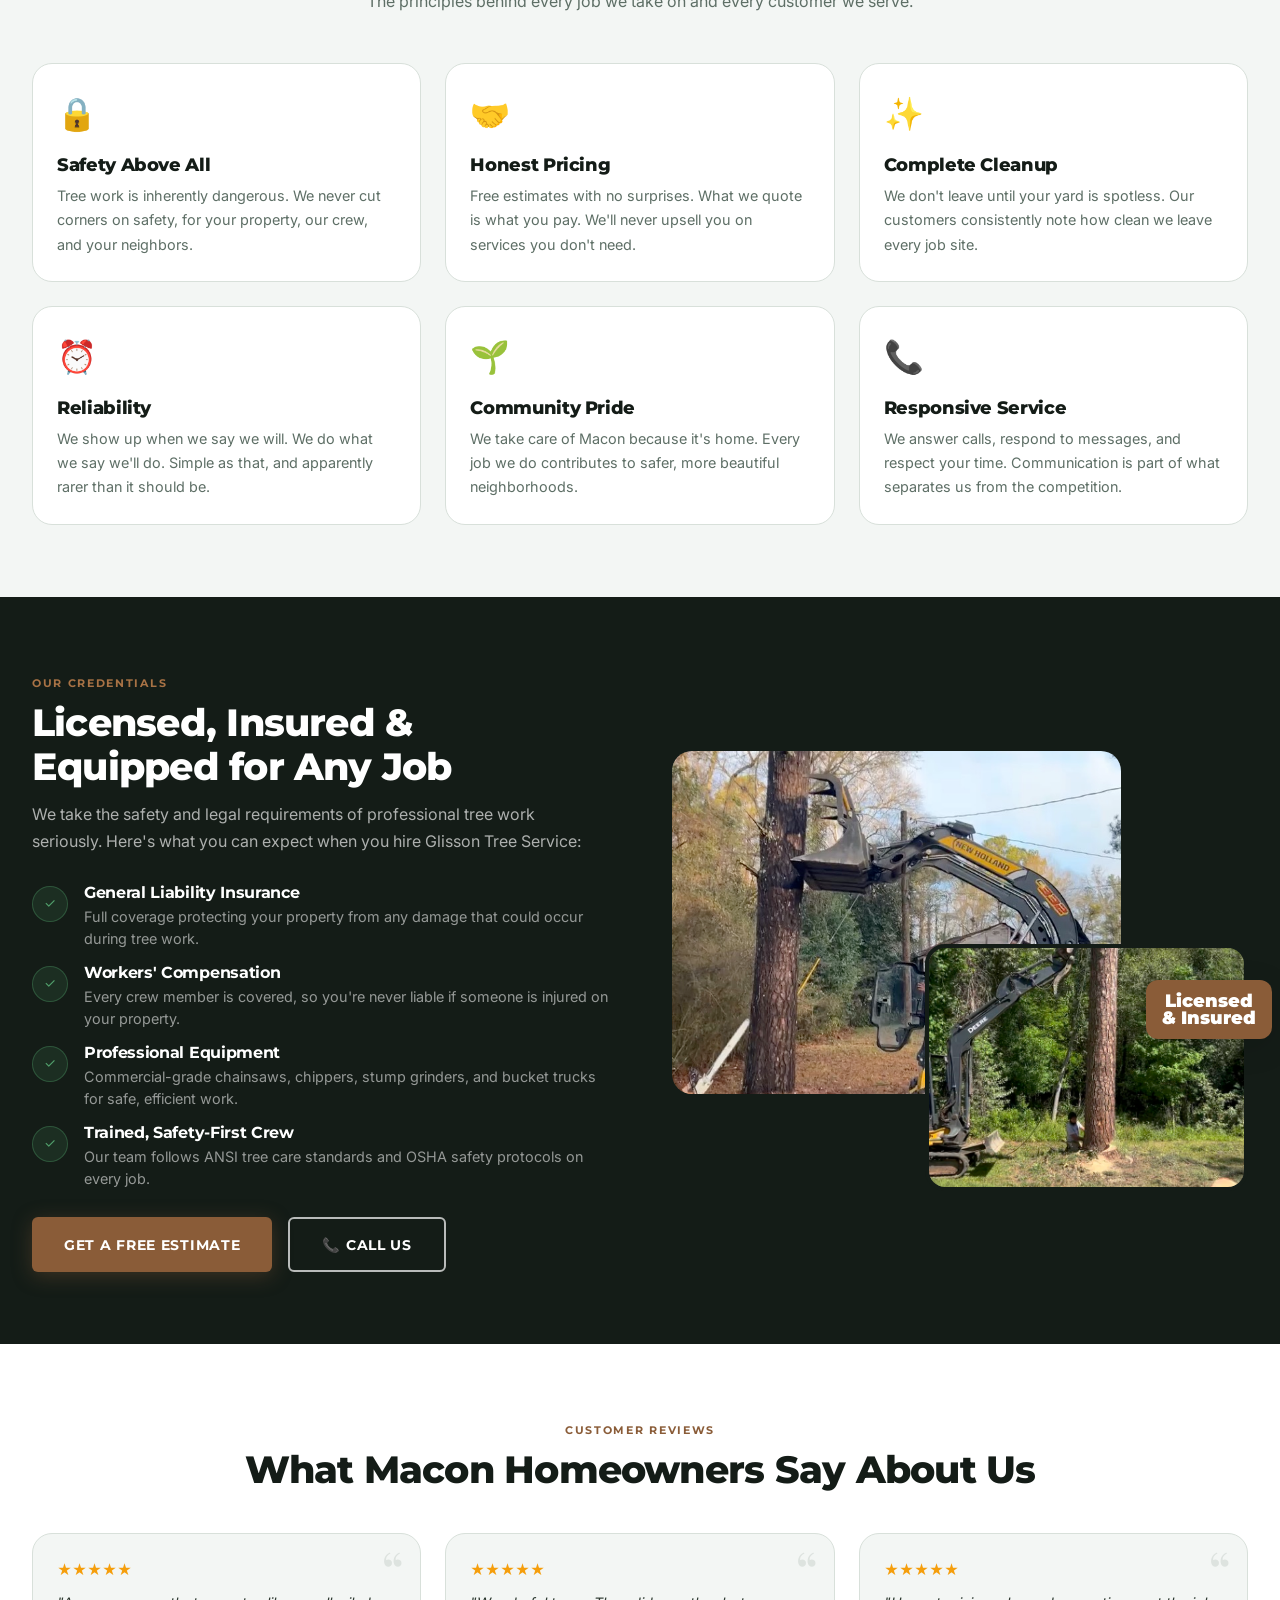
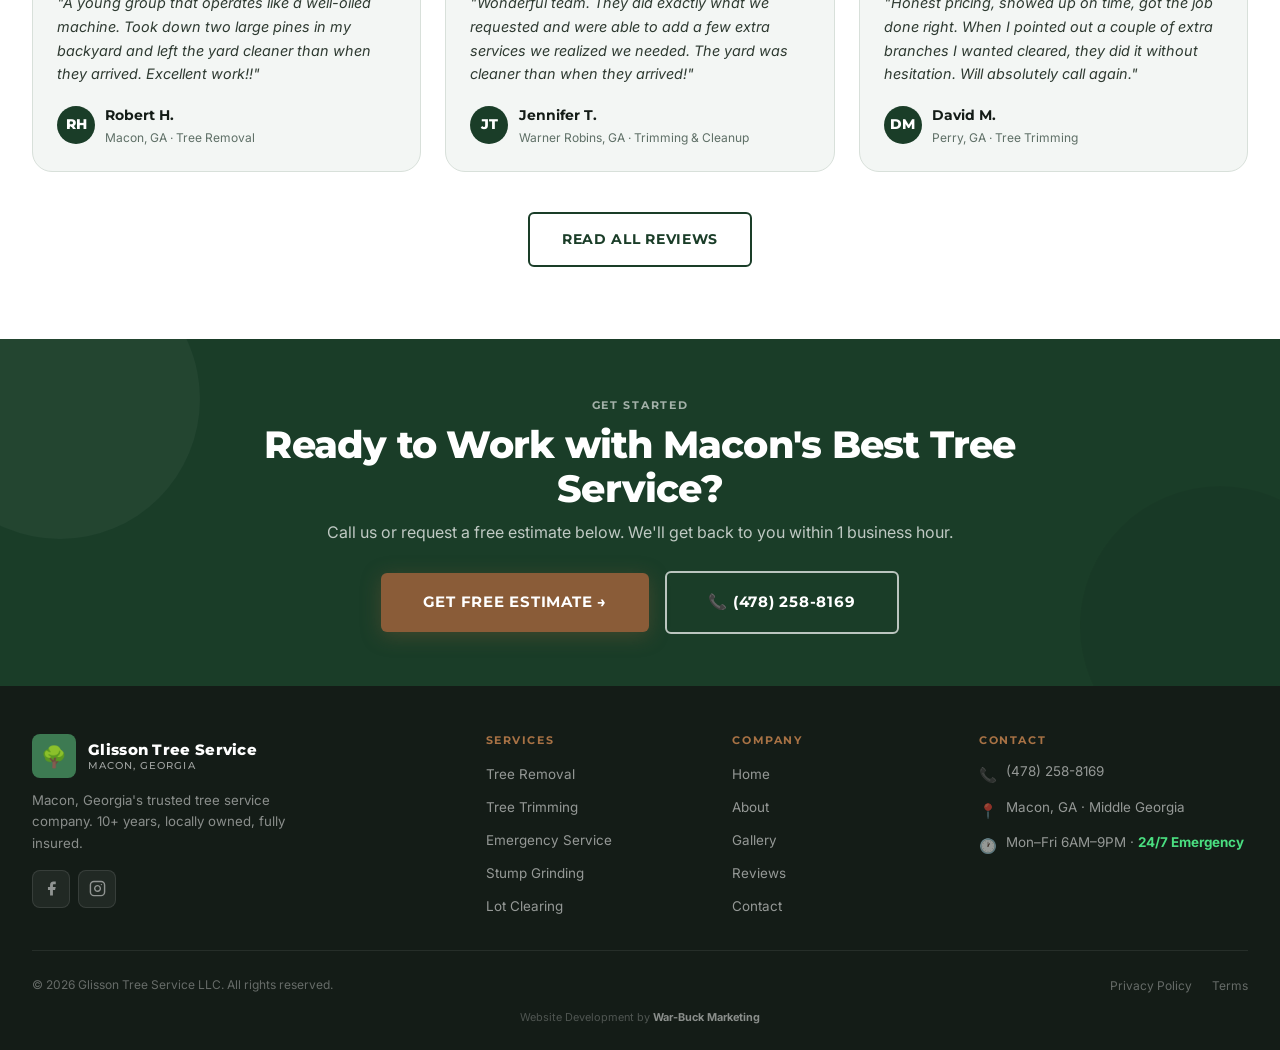
==== commit 413ad207: "Polish sitewide copy: remove em-dashes and tighten phrasing Rewrote body copy across all 10 public p" ====
--- a/about.html
+++ b/about.html
@@ -21,7 +21,7 @@
 </head>
 <body>
 
-  <div class="ann-bar"><div class="ann-bar-inner"><span class="ann-emergency-dot"></span><span>⚡ 24/7 Emergency Tree Service — <a href="tel:+14782588169">Call (478) 258-8169</a></span></div><button class="ann-bar-dismiss">✕</button></div>
+  <div class="ann-bar"><div class="ann-bar-inner"><span class="ann-emergency-dot"></span><span>⚡ 24/7 Emergency Tree Service. <a href="tel:+14782588169">Call (478) 258-8169</a></span></div><button class="ann-bar-dismiss">✕</button></div>
 
   <nav class="nav ann-visible" role="navigation">
     <div class="nav-inner">
@@ -64,11 +64,11 @@
           <span class="section-label">Our Story</span>
           <h2 class="section-title">A Local Crew That Cares About Your Property</h2>
           <p>Glisson Tree Service was founded right here in Macon with one goal: deliver professional-grade tree care with the personal attention that only a locally owned company can provide. Over the past 10+ years, we've built our reputation job by job, earning the trust of homeowners, landlords, and businesses across Middle Georgia.</p>
-          <p style="margin-top:1rem">Our customers describe us as "a young group that operates like a well-oiled machine" — and that's something we're proud of. We combine youthful energy and modern techniques with the professionalism and work ethic that Middle Georgia expects.</p>
+          <p style="margin-top:1rem">Our customers describe us as "a young group that operates like a well-oiled machine," and that's something we're proud of. We combine youthful energy and modern techniques with the professionalism and work ethic that Middle Georgia expects.</p>
           <div class="why-list" style="margin-top:2rem">
             <div class="why-item"><div class="why-check">✓</div><div class="why-item-text"><h4>Founded in Macon, GA</h4><p>We live and work in this community. Every job we do reflects on our name and our city.</p></div></div>
             <div class="why-item"><div class="why-check">✓</div><div class="why-item-text"><h4>Fully Licensed & Insured</h4><p>Complete general liability and workers' compensation coverage on every single job.</p></div></div>
-            <div class="why-item"><div class="why-check">✓</div><div class="why-item-text"><h4>5-Star Rated Service</h4><p>Our customer reviews speak for themselves — and we're committed to maintaining that standard.</p></div></div>
+            <div class="why-item"><div class="why-check">✓</div><div class="why-item-text"><h4>5-Star Rated Service</h4><p>Our customer reviews speak for themselves, and we're committed to maintaining that standard.</p></div></div>
           </div>
           <a href="contact.html#quote" class="btn btn-primary">Get a Free Estimate</a>
         </div>
@@ -95,10 +95,10 @@
         <p class="section-sub">The principles behind every job we take on and every customer we serve.</p>
       </div>
       <div class="values-grid" style="margin-top:3rem">
-        <div class="value-card reveal reveal-delay-1"><div class="value-icon">🔒</div><h3>Safety Above All</h3><p>Tree work is inherently dangerous. We never cut corners on safety — for your property, our crew, and your neighbors.</p></div>
+        <div class="value-card reveal reveal-delay-1"><div class="value-icon">🔒</div><h3>Safety Above All</h3><p>Tree work is inherently dangerous. We never cut corners on safety, for your property, our crew, and your neighbors.</p></div>
         <div class="value-card reveal reveal-delay-2"><div class="value-icon">🤝</div><h3>Honest Pricing</h3><p>Free estimates with no surprises. What we quote is what you pay. We'll never upsell you on services you don't need.</p></div>
         <div class="value-card reveal reveal-delay-3"><div class="value-icon">✨</div><h3>Complete Cleanup</h3><p>We don't leave until your yard is spotless. Our customers consistently note how clean we leave every job site.</p></div>
-        <div class="value-card reveal reveal-delay-1"><div class="value-icon">⏰</div><h3>Reliability</h3><p>We show up when we say we will. We do what we say we'll do. Simple as that — and apparently rarer than it should be.</p></div>
+        <div class="value-card reveal reveal-delay-1"><div class="value-icon">⏰</div><h3>Reliability</h3><p>We show up when we say we will. We do what we say we'll do. Simple as that, and apparently rarer than it should be.</p></div>
         <div class="value-card reveal reveal-delay-2"><div class="value-icon">🌱</div><h3>Community Pride</h3><p>We take care of Macon because it's home. Every job we do contributes to safer, more beautiful neighborhoods.</p></div>
         <div class="value-card reveal reveal-delay-3"><div class="value-icon">📞</div><h3>Responsive Service</h3><p>We answer calls, respond to messages, and respect your time. Communication is part of what separates us from the competition.</p></div>
       </div>
@@ -115,7 +115,7 @@
           <p>We take the safety and legal requirements of professional tree work seriously. Here's what you can expect when you hire Glisson Tree Service:</p>
           <div class="why-list">
             <div class="why-item"><div class="why-check">✓</div><div class="why-item-text"><h4>General Liability Insurance</h4><p>Full coverage protecting your property from any damage that could occur during tree work.</p></div></div>
-            <div class="why-item"><div class="why-check">✓</div><div class="why-item-text"><h4>Workers' Compensation</h4><p>Every crew member is covered — so you're never liable if someone is injured on your property.</p></div></div>
+            <div class="why-item"><div class="why-check">✓</div><div class="why-item-text"><h4>Workers' Compensation</h4><p>Every crew member is covered, so you're never liable if someone is injured on your property.</p></div></div>
             <div class="why-item"><div class="why-check">✓</div><div class="why-item-text"><h4>Professional Equipment</h4><p>Commercial-grade chainsaws, chippers, stump grinders, and bucket trucks for safe, efficient work.</p></div></div>
             <div class="why-item"><div class="why-check">✓</div><div class="why-item-text"><h4>Trained, Safety-First Crew</h4><p>Our team follows ANSI tree care standards and OSHA safety protocols on every job.</p></div></div>
           </div>
@@ -139,7 +139,7 @@
       <div class="section-center reveal"><span class="section-label">Customer Reviews</span><h2 class="section-title">What Macon Homeowners Say About Us</h2></div>
       <div class="testimonials-grid">
         <div class="testimonial-card reveal reveal-delay-1"><div class="stars">★★★★★</div><p class="testimonial-text">"A young group that operates like a well-oiled machine. Took down two large pines in my backyard and left the yard cleaner than when they arrived. Excellent work!!"</p><div class="testimonial-author"><div class="author-avatar">RH</div><div><div class="author-name">Robert H.</div><div class="author-detail">Macon, GA · Tree Removal</div></div></div></div>
-        <div class="testimonial-card reveal reveal-delay-2"><div class="stars">★★★★★</div><p class="testimonial-text">"Wonderful team — did exactly what we requested and were able to add a few extra services we realized we needed. The yard was cleaner than when they arrived!"</p><div class="testimonial-author"><div class="author-avatar">JT</div><div><div class="author-name">Jennifer T.</div><div class="author-detail">Warner Robins, GA · Trimming & Cleanup</div></div></div></div>
+        <div class="testimonial-card reveal reveal-delay-2"><div class="stars">★★★★★</div><p class="testimonial-text">"Wonderful team. They did exactly what we requested and were able to add a few extra services we realized we needed. The yard was cleaner than when they arrived!"</p><div class="testimonial-author"><div class="author-avatar">JT</div><div><div class="author-name">Jennifer T.</div><div class="author-detail">Warner Robins, GA · Trimming & Cleanup</div></div></div></div>
         <div class="testimonial-card reveal reveal-delay-3"><div class="stars">★★★★★</div><p class="testimonial-text">"Honest pricing, showed up on time, got the job done right. When I pointed out a couple of extra branches I wanted cleared, they did it without hesitation. Will absolutely call again."</p><div class="testimonial-author"><div class="author-avatar">DM</div><div><div class="author-name">David M.</div><div class="author-detail">Perry, GA · Tree Trimming</div></div></div></div>
       </div>
       <div style="text-align:center;margin-top:2.5rem" class="reveal"><a href="reviews.html" class="btn btn-outline-forest">Read All Reviews</a></div>
@@ -155,7 +155,7 @@
       <div class="footer-brand"><a href="index.html" class="nav-logo"><div class="logo-mark">🌳</div><div class="logo-text">Glisson Tree Service<span>Macon, Georgia</span></div></a><p>Macon, Georgia's trusted tree service company. 10+ years, locally owned, fully insured.</p><div class="footer-social"><a href="#" class="social-link" aria-label="Facebook"><svg viewBox="0 0 24 24" fill="currentColor"><path d="M18 2h-3a5 5 0 0 0-5 5v3H7v4h3v8h4v-8h3l1-4h-4V7a1 1 0 0 1 1-1h3z"/></svg></a><a href="#" class="social-link" aria-label="Instagram"><svg viewBox="0 0 24 24" fill="none" stroke="currentColor" stroke-width="2" stroke-linecap="round" stroke-linejoin="round"><rect x="2" y="2" width="20" height="20" rx="5"/><path d="M16 11.37A4 4 0 1 1 12.63 8 4 4 0 0 1 16 11.37z"/><line x1="17.5" y1="6.5" x2="17.51" y2="6.5"/></svg></a></div></div>
       <div class="footer-col"><h4>Services</h4><ul><li><a href="tree-removal.html">Tree Removal</a></li><li><a href="tree-trimming.html">Tree Trimming</a></li><li><a href="emergency-tree-service.html">Emergency Service</a></li><li><a href="stump-grinding.html">Stump Grinding</a></li><li><a href="lot-clearing.html">Lot Clearing</a></li></ul></div>
       <div class="footer-col"><h4>Company</h4><ul><li><a href="index.html">Home</a></li><li><a href="about.html">About</a></li><li><a href="gallery.html">Gallery</a></li><li><a href="reviews.html">Reviews</a></li><li><a href="contact.html">Contact</a></li></ul></div>
-      <div class="footer-col"><h4>Contact</h4><div class="footer-contact-item"><span class="fc-icon">📞</span><div><a href="tel:+14782588169">(478) 258-8169</a></div></div><div class="footer-contact-item"><span class="fc-icon">📍</span><div>Macon, GA — Middle Georgia</div></div><div class="footer-contact-item"><span class="fc-icon">🕐</span><div>Mon–Fri 6AM–9PM · <strong style="color:#4ade80">24/7 Emergency</strong></div></div></div>
+      <div class="footer-col"><h4>Contact</h4><div class="footer-contact-item"><span class="fc-icon">📞</span><div><a href="tel:+14782588169">(478) 258-8169</a></div></div><div class="footer-contact-item"><span class="fc-icon">📍</span><div>Macon, GA · Middle Georgia</div></div><div class="footer-contact-item"><span class="fc-icon">🕐</span><div>Mon–Fri 6AM–9PM · <strong style="color:#4ade80">24/7 Emergency</strong></div></div></div>
     </div>
     <div class="footer-bottom"><p>© 2026 Glisson Tree Service LLC. All rights reserved.</p><div class="footer-links"><a href="#">Privacy Policy</a><a href="#">Terms</a></div></div><div class="dev-credit"><p>Website Development by <a href="https://warbuckmarketing.com" target="_blank" rel="noopener">War-Buck Marketing</a></p></div>
   </footer>
